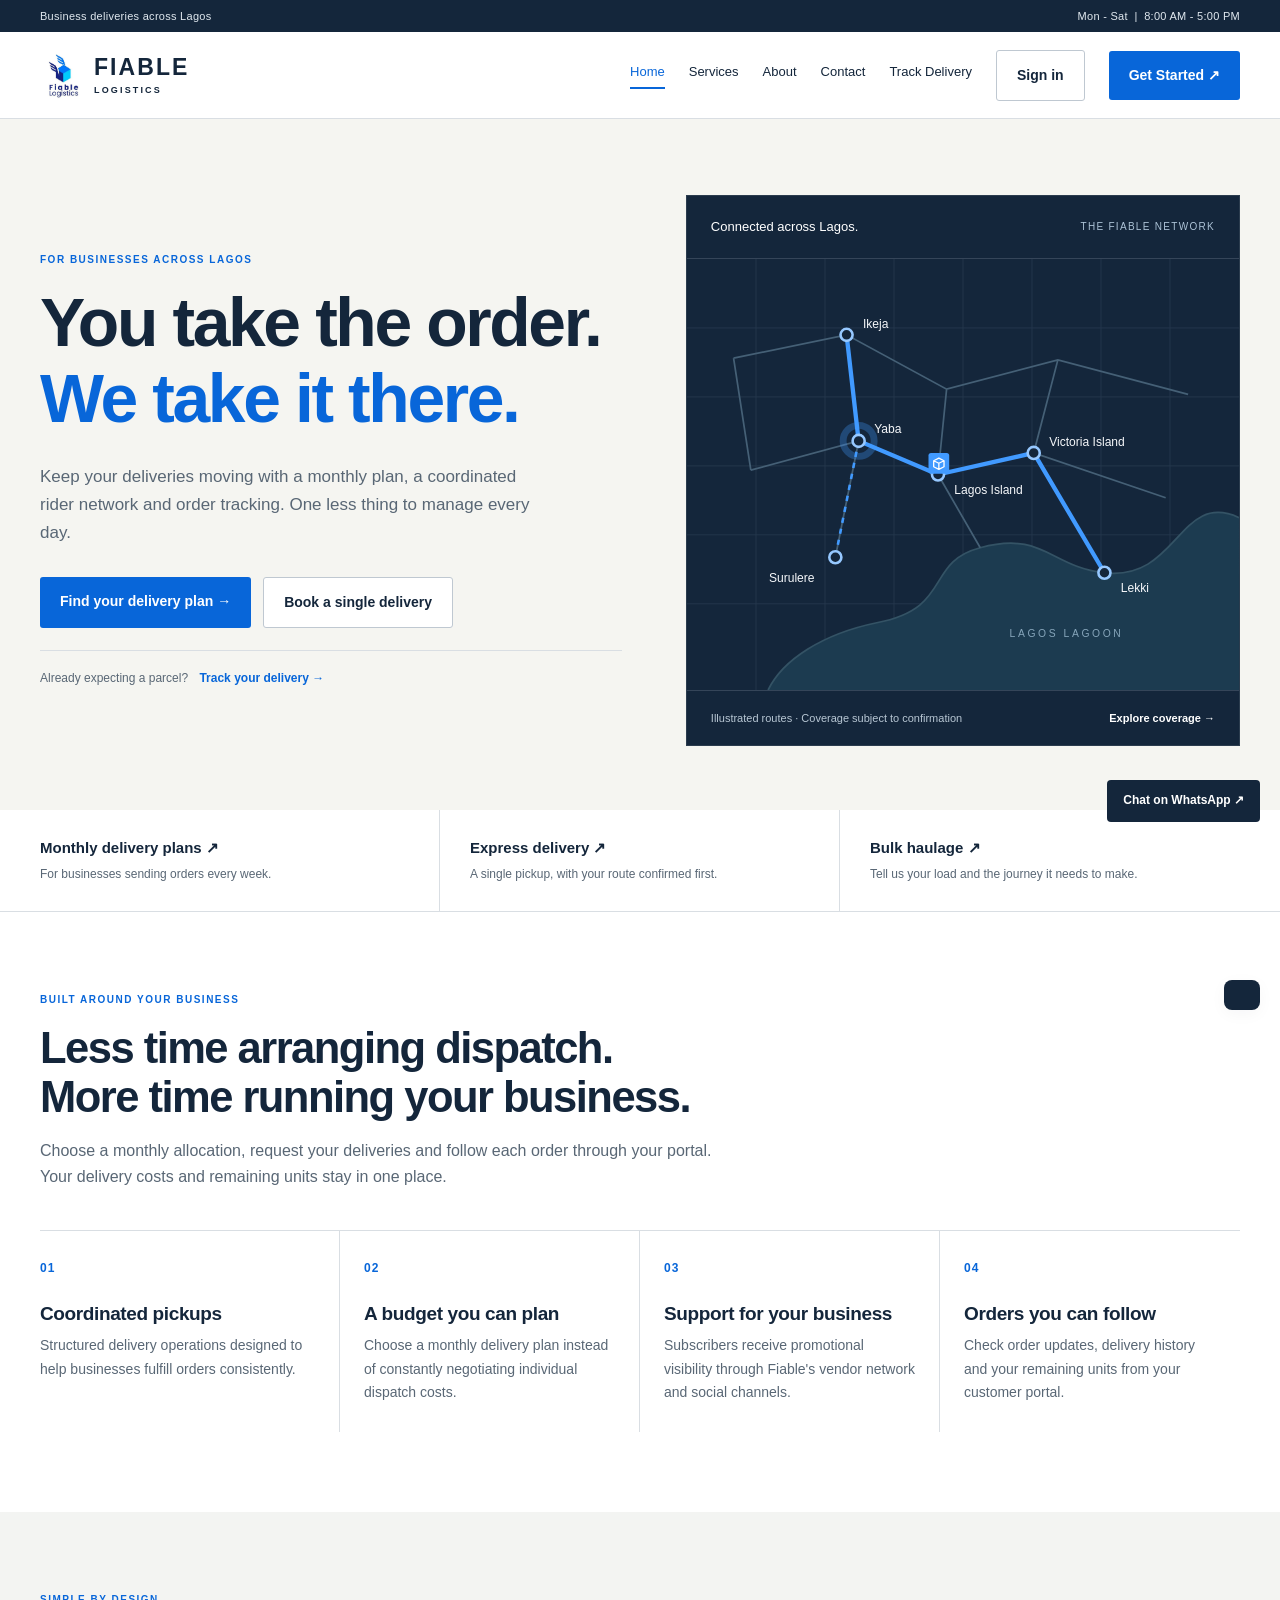
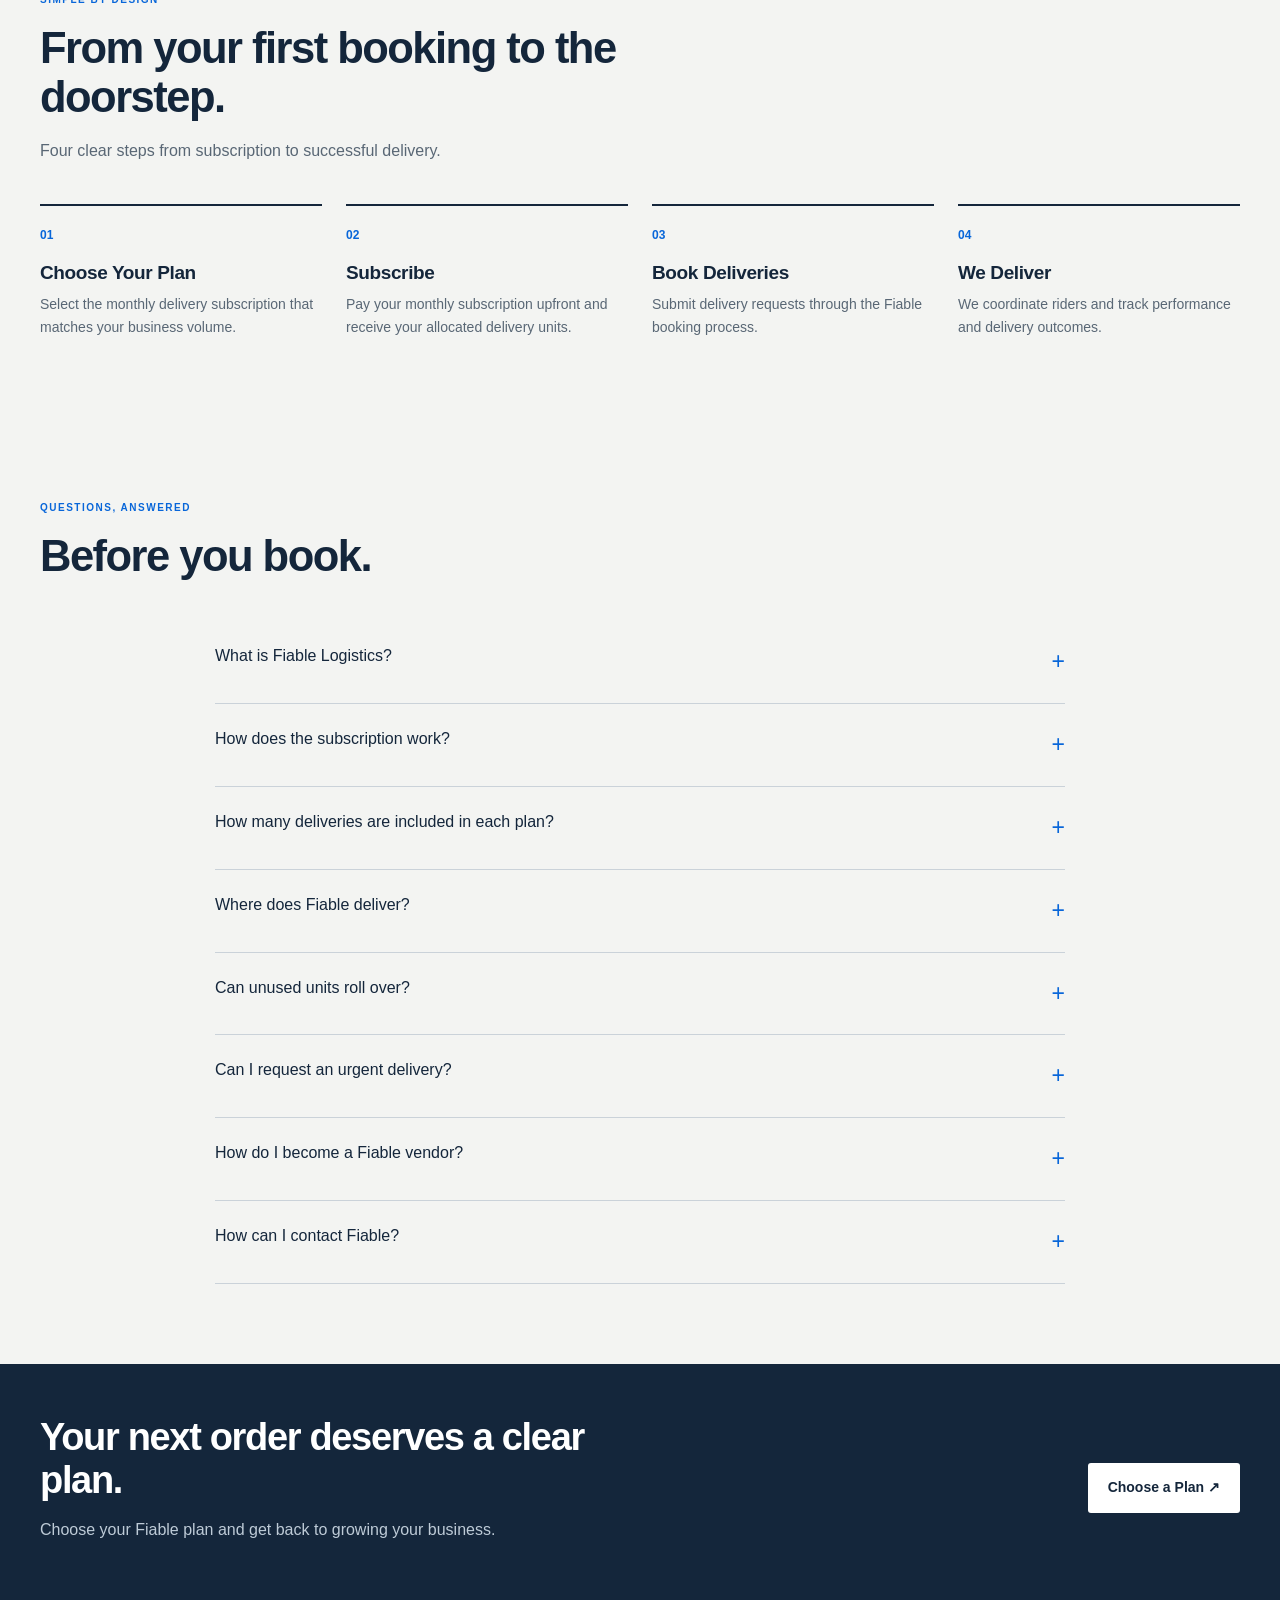
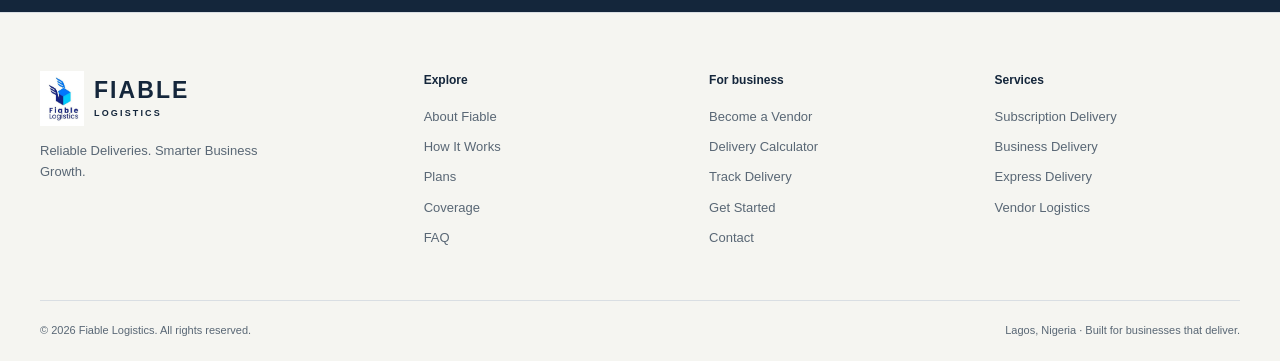
==== index.html @ e08a0fd8 "new39" ====
﻿<!DOCTYPE html>
<html lang="en">
<head>
<meta charset="UTF-8">
<meta name="viewport" content="width=device-width, initial-scale=1.0">
<meta name="description" content="Fiable Logistics is a subscription-based delivery service helping Lagos businesses manage recurring last-mile deliveries with predictable costs.">
<meta name="theme-color" content="#1769e0">
<title>Fiable Logistics | Reliable Deliveries. Smarter Business Growth.</title>
<link rel="stylesheet" href="fiable.css?v=5">
<link rel="stylesheet" href="design.css?v=1">
</head>
<body>
<a class="skip-link" href="#main-content">Skip to content</a>
<div class="topbar">
    <div class="container">
        <span>Business deliveries across Lagos</span>
        <span>Mon - Sat &nbsp;|&nbsp; 8:00 AM - 5:00 PM</span>
    </div>
</div>
<header>
    <nav class="container">
        <a class="brand" href="index.html" aria-label="Fiable Logistics home">
        <img class="brand-logo" src="images/Logo2.png" alt="" width="44" height="56">
<span class="brand-wordmark">FIABLE<small>LOGISTICS</small></span>
        </a>
        <button class="menu-btn" type="button" aria-label="Open menu" aria-expanded="false" aria-controls="site-navigation">☰</button>
        <div class="nav-links" id="site-navigation">
            <a href="index.html" class="active">Home</a>
            <a href="services.html">Services</a>
            <a href="about.html">About</a>
            <a href="contact.html">Contact</a>
            <a href="track.html">Track Delivery</a>
            <a class="btn btn-outline" href="portal.html">Sign in</a>
            <a class="btn btn-primary" href="get-started.html">Get Started <span>↗</span>
            </a>
        </div>
    </nav>
</header>
<main id="main-content">
<section id="home" class="hero">
<div class="container hero-grid">
<div>
<div class="eyebrow">For businesses across Lagos</div>
<h1>You take the order.<br><span>We take it there.</span></h1>
<p class="hero-copy">Keep your deliveries moving with a monthly plan, a coordinated rider network and order tracking. One less thing to manage every day.</p>
<div class="hero-actions">
<a class="btn btn-primary" href="services.html#plans">Find your delivery plan <span aria-hidden="true">→</span></a>
<a class="btn btn-outline" href="get-started.html#quick-express">Book a single delivery</a>
</div>
<div class="hero-note">Already expecting a parcel? <a href="track.html">Track your delivery →</a></div>
</div>
<div class="network-panel">
<div class="network-header"><strong>Connected across Lagos.</strong><span>THE FIABLE NETWORK</span></div>
<img class="network-art" src="images/delivery-network.svg" width="640" height="500" alt="Illustration of delivery routes connecting Ikeja, Yaba, Surulere, Lagos Island, Victoria Island and Lekki">
<div class="network-footer"><span>Illustrated routes · Coverage subject to confirmation</span><a href="services.html#coverage">Explore coverage →</a></div>
</div>
</div>
</section>
<section class="service-strip" aria-label="Choose a delivery service"><div class="container">
<a href="services.html#plans"><strong>Monthly delivery plans ↗</strong><span>For businesses sending orders every week.</span></a>
<a href="get-started.html#quick-express"><strong>Express delivery ↗</strong><span>A single pickup, with your route confirmed first.</span></a>
<a href="get-started.html#get-started"><strong>Bulk haulage ↗</strong><span>Tell us your load and the journey it needs to make.</span></a>
</div></section>
<section class="section">
<div class="container">
<div class="section-head">
<div class="eyebrow">Built around your business</div>
<h2>Less time arranging dispatch. More time running your business.</h2>
<p>Choose a monthly allocation, request your deliveries and follow each order through your portal. Your delivery costs and remaining units stay in one place.</p>
</div>
<div class="grid-4">
<div class="value-card">
<div class="icon" aria-hidden="true">01</div>
<h3>Coordinated pickups</h3>
<p>Structured delivery operations designed to help businesses fulfill orders consistently.</p>
</div>
<div class="value-card">
<div class="icon" aria-hidden="true">02</div>
<h3>A budget you can plan</h3>
<p>Choose a monthly delivery plan instead of constantly negotiating individual dispatch costs.</p>
</div>
<div class="value-card">
<div class="icon" aria-hidden="true">03</div>
<h3>Support for your business</h3>
<p>Subscribers receive promotional visibility through Fiable's vendor network and social channels.</p>
</div>
<div class="value-card">
<div class="icon" aria-hidden="true">04</div>
<h3>Orders you can follow</h3>
<p>Check order updates, delivery history and your remaining units from your customer portal.</p>
</div>
</div>
</div>
</section>
<section id="how" class="section section-soft">
<div class="container">
<div class="section-head center">
<div class="eyebrow">Simple by design</div>
<h2>From your first booking to the doorstep.</h2>
<p>Four clear steps from subscription to successful delivery.</p>
</div>
<div class="steps">
<div class="step">
<h3>Choose Your Plan</h3>
<p>Select the monthly delivery subscription that matches your business volume.</p>
</div>
<div class="step">
<h3>Subscribe</h3>
<p>Pay your monthly subscription upfront and receive your allocated delivery units.</p>
</div>
<div class="step">
<h3>Book Deliveries</h3>
<p>Submit delivery requests through the Fiable booking process.</p>
</div>
<div class="step">
<h3>We Deliver</h3>
<p>We coordinate riders and track performance and delivery outcomes.</p>
</div>
</div>
</div>
</section>
<section id="faq" class="section section-soft">
<div class="container">
<div class="section-head center">
<div class="eyebrow">Questions, answered</div>
<h2>Before you book.</h2>
</div>
<div class="faq-grid">
<div class="faq">
<button>What is Fiable Logistics? <span>+</span>
</button>
<p>Fiable is a subscription-based last-mile delivery service for Lagos businesses, vendors and online sellers.</p>
</div>
<div class="faq">
<button>How does the subscription work? <span>+</span>
</button>
<p>Choose a plan, pay upfront, receive your monthly delivery units and book deliveries through the Fiable process.</p>
</div>
<div class="faq">
<button>How many deliveries are included in each plan? <span>+</span>
</button>
<p>Basic includes 45 units, Growth includes 75 units and Business includes 110 units. A delivery can use between 1 and 7 units based on its route.</p>
</div>
<div class="faq">
<button>Where does Fiable deliver? <span>+</span>
</button>
<p>We operate across structured zones in Mainland, Island, Lekki and selected extended areas including Ikorodu, Badagry, Epe and Apapa.</p>
</div>
<div class="faq">
<button>Can unused units roll over? <span>+</span>
</button>
<p>Unused units may roll over for no more than two weeks.</p>
</div>
<div class="faq">
<button>Can I request an urgent delivery? <span>+</span>
</button>
<p>Urgent and food delivery requirements may be handled according to operational availability. Express delivery is ₦2,000 per unit.</p>
</div>
<div class="faq">
<button>How do I become a Fiable vendor? <span>+</span>
</button>
<p>Complete the application on our <a href="get-started.html">Get Started page</a>. A Fiable representative will contact you to confirm your business needs and next steps.</p>
</div>
<div class="faq">
<button>How can I contact Fiable? <span>+</span>
</button>
<p>Send a message through our <a href="contact.html">contact page</a> or <a href="https://wa.me/2347015414492" target="_blank" rel="noopener noreferrer">chat on WhatsApp</a> at +234 701 541 4492.</p>
</div>
</div>
</div>
</section>
<section class="cta-band">
<div class="container cta-flex">
<div>
<h2>Your next order deserves a clear plan.</h2>
<p>Choose your Fiable plan and get back to growing your business.</p>
</div>
<a class="btn btn-primary" href="services.html#plans">Choose a Plan ↗</a>
</div>
</section>
</main>
<footer>
<div class="container footer-grid">
<div class="footer-brand">
<a class="brand" href="index.html" aria-label="Fiable Logistics home">
<img class="brand-logo" src="images/Logo2.png" alt="" width="44" height="56">
<span class="brand-wordmark">FIABLE<small>LOGISTICS</small></span>
</a>
<p>Reliable Deliveries. Smarter Business Growth.</p>
</div>
<div class="footer-col">
<strong>Explore</strong>
<a href="about.html">About Fiable</a>
<a href="index.html#how">How It Works</a>
<a href="services.html#plans">Plans</a>
<a href="services.html#coverage">Coverage</a>
<a href="index.html#faq">FAQ</a>
</div>
<div class="footer-col">
<strong>For business</strong>
<a href="services.html#vendors">Become a Vendor</a>
<a href="services.html#calculator">Delivery Calculator</a>
<a href="track.html">Track Delivery</a>
<a href="get-started.html">Get Started</a>
<a href="contact.html">Contact</a>
</div>
<div class="footer-col">
<strong>Services</strong>
<a href="services.html#plans">Subscription Delivery</a>
<a href="services.html#plans">Business Delivery</a>
<a href="services.html#calculator">Express Delivery</a>
<a href="services.html#vendors">Vendor Logistics</a>
</div>
</div>
<div class="container copyright">
<span>© 2026 Fiable Logistics. All rights reserved.</span>
<span>Lagos, Nigeria · Built for businesses that deliver.</span>
</div>
</footer>
<div class="toast" id="toast" role="status">
</div>
<a class="whatsapp-contact" href="https://wa.me/2347015414492" target="_blank" rel="noopener noreferrer" aria-label="Chat with Fiable on WhatsApp (opens in a new tab)">Chat on WhatsApp &nearr;</a>
<button class="back-to-top" id="backToTop" type="button" aria-label="Back to top">↑</button>
<script src="site.js"></script>
</body>
</html>
---- fiable.css ----
.whatsapp-contact { position:fixed; inset-inline-end:20px; inset-block-end:78px; z-index:30; background:#087c53; color:#fff; padding:12px 16px; border-radius:30px; font-weight:700; font-size:13px; box-shadow:0 6px 20px rgba(0,0,0,.16); }
.whatsapp-contact:hover { background:#066342; }
.whatsapp-contact:focus-visible { outline:3px solid var(--blue); outline-offset:4px; }
.plan-example { padding:12px; background:var(--soft); border-radius:8px; font-size:13px; }
#quick-express { scroll-margin-top:110px; }
#quickExpressForm .btn { margin-block-start:18px; inline-size:100%; }
.faq p a { color:var(--blue); text-decoration:underline; }
@media (min-width:761px) and (max-width:1100px) { .nav-links { gap:12px; font-size:11px; } .nav-links .btn { padding:10px 12px; } }
@media (max-width:480px) { .whatsapp-contact { inset-inline-end:15px; font-size:12px; padding:10px 14px; } }
:root { 
    --blue:#1769e0; 
    --blue-dark:#0d4fb6; 
    --ink:#10233f; 
    --muted:#66758a; 
    --line:#dce5f0; 
    --soft:#f3f7fc; 
    --green:#0e9f6e; 
    --white:#fff; 
    --shadow:0 18px 55px rgba(21,55,103,.10); 
}
* { box-sizing:border-box; }
html { scroll-behavior:smooth; }
body { 
    margin:0; 
    color:var(--ink); 
    background:#fff; 
    font-family:'DM Sans',sans-serif; 
    line-height:1.55; 
}
a { color:inherit; text-decoration:none; }
button,input,select,textarea { font:inherit; }
button { cursor:pointer; }
.container { inline-size:min(1160px, calc(100% - 40px)); margin:auto; }
.topbar { background:#0f4aa5; color:#dceaff; font-size:12px; padding:8px 0; }
.topbar .container { display:flex; justify-content:space-between; }
header { 
    position:sticky; 
    inset-block-start:0; 
    z-index:20; 
    background:rgba(255,255,255,.96); 
    backdrop-filter:blur(14px); 
    border-block-end:1px solid #eef2f7; 
}
nav { block-size:88px; display:flex; align-items:center; justify-content:space-between; gap:22px; }
.brand { 
    display:flex; 
    align-items:center; 
    justify-content:center; 
    inline-size:170px; 
    block-size:86px; 
    overflow:visible; 
}
.brand-logo { 
    inline-size:170px; 
    block-size:86px; 
    object-fit:contain; 
    object-position:center; 
    display:block; 
    transform:none; 
}
.nav-links { 
    display:flex; 
    gap:24px; 
    align-items:center; 
    font-size:13px; 
    color:#506078; 
    font-weight:600; 
}
.nav-links a:hover { color:var(--blue); }
.nav-links a:not(.btn) { padding-block-end:4px; border-block-end:2px solid transparent; }
.nav-links a.active { color:var(--blue); border-block-end-color:var(--blue); }
.btn { 
    border:0; 
    border-radius:8px; 
    padding:13px 19px; 
    font-weight:700; 
    display:inline-block; 
    justify-content:center; 
    align-items:center; 
    gap:8px; 
    transition:.2s ease; 
}
.btn-primary { background:var(--blue); color:#fff; box-shadow:0 9px 20px rgba(23,105,224,.2); }
.btn-primary:hover { background:var(--blue-dark); transform:translateY(-2px); }
.btn-outline { background:#fff; border:1px solid var(--line); color:var(--ink); }
.btn-outline:hover { border-color:var(--blue); color:var(--blue); }
.nav-links a.btn-primary:hover { color:#fff; }
.menu-btn { display:none; border:0; background:none; font-size:24px; color:var(--ink); }
.hero { background:linear-gradient(115deg,#f3f8ff 0%,#fff 64%); padding:78px 0 88px; overflow:hidden; }
.hero-grid { display:grid; grid-template-columns:1.02fr .98fr; align-items:center; gap:56px; }
.eyebrow { 
    color:var(--blue); 
    text-transform:uppercase; 
    letter-spacing:1.6px; 
    font-size:11px; 
    font-weight:800; 
    display:flex; 
    gap:9px; 
    align-items:center; 
}
.eyebrow:before { content:''; inline-size:24px; block-size:2px; background:var(--blue); }
h1,h2,h3 { font-family:Manrope,sans-serif; letter-spacing:-1.6px; line-height:1.12; margin:0; }
h1 { font-size:clamp(42px,5vw,67px); max-inline-size:630px; margin:18px 0; }
h2 { font-size:clamp(30px,4vw,44px); }
h3 { font-size:18px; letter-spacing:-.4px; }
.hero-copy { font-size:18px; color:var(--muted); max-inline-size:570px; }
.hero-actions { display:flex; gap:12px; margin:30px 0 38px; flex-wrap:wrap; }
.hero-note { display:flex; align-items:center; gap:12px; color:#68788d; font-size:12px; }
.avatars { display:flex; }
.avatar { 
    inline-size:26px; 
    block-size:26px; 
    border-radius:50%; 
    border:2px solid #fff; 
    margin-inline-start:-7px; 
    background:#b8d1f3; 
    overflow:hidden; 
}
.avatar:first-child { margin-inline-start:0; background:#f3bd90; }
.avatar:nth-child(2) { background:#c99473; }
.avatar:nth-child(3) { background:#7aa4d9; }
.hero-visual { min-block-size:450px; position:relative; }
.hero-photo { 
    block-size:440px; 
    border-radius:20px; 
    background:linear-gradient(0deg,rgba(8,36,80,.3),transparent),url('https://images.unsplash.com/photo-1526367790999-0150786686a2?auto=format&fit=crop&w=1000&q=85') center/cover; 
    box-shadow:var(--shadow); 
}
.location-chip,.tracking-card { 
    position:absolute; 
    background:#fff; 
    border:1px solid #edf1f6; 
    box-shadow:var(--shadow); 
    border-radius:12px; 
}
.location-chip { 
    inset-block-start:30px; 
    inset-inline-start:-28px; 
    padding:13px 16px; 
    display:flex; 
    gap:10px; 
    align-items:center; 
    font-size:12px; 
    font-weight:700; 
}
.pin { 
    inline-size:27px; 
    block-size:27px; 
    background:#e7f1ff; 
    color:var(--blue); 
    border-radius:50%; 
    display:grid; 
    place-items:center; 
}
.tracking-card { inset-inline-end:-26px; inset-block-end:28px; inline-size:215px; padding:17px; }
.tracking-card strong { display:block; font:700 13px Manrope; margin-block-end:12px; }
.track-row { display:flex; gap:10px; font-size:11px; color:var(--muted); margin:12px 0; align-items:center; }
.track-row b { color:var(--green); font-size:16px; }
.section { padding:96px 0; }
.section-soft { background:var(--soft); }
.section-head { max-inline-size:620px; margin-block-end:42px; }
.section-head p { color:var(--muted); font-size:16px; margin:16px 0 0; }
.center { text-align:center; margin-inline-start:auto; margin-inline-end:auto; }
.grid-4 { display:grid; grid-template-columns:repeat(4,1fr); gap:16px; }
.value-card,.step,.rule,.benefit { 
    background:#fff; 
    border:1px solid var(--line); 
    border-radius:12px; 
    padding:25px; 
}
.value-card { min-block-size:210px; }
.icon { 
    inline-size:39px; 
    block-size:39px; 
    display:grid; 
    place-items:center; 
    border-radius:10px; 
    background:#e8f1ff; 
    color:var(--blue); 
    margin-block-end:25px; 
    font-size:19px; 
}
.value-card p,.step p,.benefit p,.rule p { color:var(--muted); font-size:14px; margin:10px 0 0; }
.service-visuals { display:grid; grid-template-columns:1fr 1fr; gap:18px; margin-block-start:38px; }
.service-visual { 
    min-block-size:310px; 
    position:relative; 
    overflow:hidden; 
    border-radius:14px; 
    background:#dbe9f8; 
    box-shadow:var(--shadow); 
}
.service-visual img { inline-size:100%; block-size:100%; min-block-size:310px; display:block; object-fit:cover; }
.service-visual:after { 
    content:''; 
    position:absolute; 
    inset:42% 0 0; 
    background:linear-gradient(transparent,rgba(8,28,58,.82)); 
}
.service-visual-copy { 
    position:absolute; 
    z-index:1; 
    inset-inline-start:24px; 
    inset-inline-end:24px; 
    inset-block-end:20px; 
    color:#fff; 
}
.service-visual-copy h3 { color:#fff; }
.service-visual-copy p { color:#e4effc; font-size:13px; margin:7px 0 0; }
.steps { display:grid; grid-template-columns:repeat(4,1fr); gap:14px; counter-reset:steps; }
.step { position:relative; padding-block-start:58px; counter-increment:steps; }
.step:before { 
    content:'0' counter(steps); 
    position:absolute; 
    inset-block-start:22px; 
    inset-inline-start:25px; 
    color:var(--blue); 
    font:800 12px Manrope; 
}
.step:not(:last-child):after { 
    content:'\2192'; 
    position:absolute; 
    inset-inline-end:-22px; 
    inset-block-start:58px; 
    color:#aab9cb; 
    font-size:20px; 
    z-index:2; 
}
.plans { display:grid; grid-template-columns:repeat(3,1fr); gap:18px; align-items:start; }
.plan { 
    background:#fff; 
    border:1px solid var(--line); 
    border-radius:14px; 
    padding:30px; 
    position:relative; 
    cursor:pointer; 
    transition:.2s ease; 
}
.plan.popular { border:1px solid var(--line); box-shadow:0 10px 28px rgba(23,105,224,.08); transform:translateY(-10px); }
.plan.selected { border:2px solid var(--blue); box-shadow:0 16px 38px rgba(23,105,224,.16); transform:translateY(-6px); }
.plan.popular.selected { transform:translateY(-14px); }
.badge { 
    position:absolute; 
    inset-block-start:-13px; 
    inset-inline-end:22px; 
    background:var(--blue); 
    color:#fff; 
    padding:5px 10px; 
    border-radius:5px; 
    font-size:10px; 
    font-weight:800; 
    letter-spacing:.6px; 
}
.plan .price { font:800 31px Manrope; margin:17px 0 4px; letter-spacing:-1.5px; }
.plan .units { color:var(--blue); font-size:13px; font-weight:800; }
.plan p { color:var(--muted); font-size:13px; min-block-size:53px; }
.plan ul { list-style:none; padding:0; margin:23px 0; border-block-start:1px solid var(--line); }
.plan li { padding:9px 0; border-block-end:1px solid #edf1f5; font-size:13px; color:#53647a; }
.plan li:before { content:'\2713'; color:var(--green); font-weight:800; margin-inline-end:8px; }
.plan .btn { inline-size:100%; }
.economics { 
    display:flex; 
    justify-content:space-between; 
    gap:20px; 
    align-items:center; 
    padding:20px 0 0; 
    color:#61718a; 
    font-size:14px; 
}
.economics strong { color:var(--ink); }
.units-wrap { display:grid; grid-template-columns:.9fr 1.1fr; gap:50px; align-items:center; }
.unit-list { display:grid; grid-template-columns:repeat(2,1fr); gap:10px; }
.unit { 
    background:#fff; 
    border:1px solid var(--line); 
    border-radius:9px; 
    padding:14px; 
    display:flex; 
    gap:11px; 
    align-items:center; 
    font-size:13px; 
}
.unit b { inline-size:28px; block-size:28px; display:grid; place-items:center; border-radius:7px; background:#e9f2ff; color:var(--blue); }
.zone-layout { display:grid; grid-template-columns:1.2fr .8fr; gap:45px; align-items:center; }
.map { 
    min-block-size:355px; 
    border-radius:16px; 
    background:#dfeeff; 
    position:relative; 
    overflow:hidden; 
    background-image:radial-gradient(#a6c9f4 1px,transparent 1px); 
    background-size:16px 16px; 
}
.map:after { 
    content:'LAGOS'; 
    position:absolute; 
    inset:0; 
    display:grid; 
    place-items:center; 
    color:rgba(23,105,224,.15); 
    font:800 75px Manrope; 
    transform:rotate(-18deg); 
}
.zone { 
    position:absolute; 
    z-index:1; 
    border-radius:50%; 
    background:var(--blue); 
    color:#fff; 
    padding:9px 12px; 
    font-size:10px; 
    font-weight:800; 
    box-shadow:0 4px 12px rgba(23,105,224,.25); 
}
.z1{inset-block-start:22%;inset-inline-start:27%}
.z2{inset-block-start:40%;inset-inline-start:48%}
.z3{inset-block-start:58%;inset-inline-start:63%}
.z4{inset-block-start:25%;inset-inline-start:60%}
.z5{inset-block-start:71%;inset-inline-start:35%}
.z6{inset-block-start:44%;inset-inline-start:19%}
.coverage-list { display:grid; grid-template-columns:1fr 1fr; gap:18px; margin:22px 0 28px; }
.coverage-list strong { 
    display:block; 
    font-size:12px; 
    color:var(--blue); 
    text-transform:uppercase; 
    letter-spacing:1px; 
    margin-block-end:7px; 
}
.coverage-list span { color:var(--muted); font-size:13px; display:block; }
.calculator { display:grid; grid-template-columns:1fr 1fr; gap:35px; align-items:start; }
.form-box { 
    background:#fff; 
    border:1px solid var(--line); 
    border-radius:14px; 
    padding:27px; 
    box-shadow:var(--shadow); 
}
label { display:block; font-size:12px; font-weight:700; margin:0 0 7px; color:#45566d; }
input,select,textarea { 
    inline-size:100%; 
    border:1px solid var(--line); 
    border-radius:7px; 
    padding:12px 13px; 
    color:var(--ink); 
    background:#fff; 
    outline:none; 
    margin-block-end:17px; 
}
input:focus,select:focus,textarea:focus { border-color:var(--blue); box-shadow:0 0 0 3px #e7f0ff; }
.password-field { position:relative !important; display:block; margin-block-end:17px; }
.password-field input { inline-size:100%; padding-inline-end:48px; margin-block-end:0; }
.password-toggle { 
    position:absolute !important; 
    inset-inline-end:8px; 
    inset-block-start:50%; 
    transform:translateY(-50%); 
    inline-size:34px; 
    block-size:34px; 
    display:grid; 
    place-items:center; 
    border:0; 
    border-radius:6px; 
    background:transparent; 
    color:var(--muted); 
    font-size:18px; 
    line-height:1; 
    overflow:hidden; 
}
.password-toggle[aria-pressed="false"]:after { 
    content:''; 
    position:absolute; 
    inline-size:17px; 
    block-size:2px; 
    inset-block-start:50%; 
    inset-inline-end:50%; 
    border-radius:2px; 
    background:currentColor; 
    transform:translate(50%,-50%) rotate(-38deg); 
    pointer-events:none; 
}
.password-toggle:hover,.password-toggle:focus-visible { background:#edf5ff; color:var(--blue); outline:none; }
.form-grid { display:grid; grid-template-columns:1fr 1fr; gap:0 12px; }
.calculator-explanation { 
    display:flex; 
    gap:10px; 
    align-items:flex-start; 
    max-inline-size:850px; 
    margin:-18px 0 30px; 
    padding:14px 16px; 
    border-inline-start:3px solid var(--blue); 
    background:#edf5ff; 
    color:var(--muted); 
    font-size:13px; 
}
.calculator-explanation strong { color:var(--ink); white-space:nowrap; }
.service-fields[hidden] { display:none; }
.service-note { color:var(--muted); font-size:12px; margin:-4px 0 17px; }
.portal-section[hidden] { display:none; }
.portal-login { max-inline-size:520px; }
.portal-demo-note { color:var(--muted); font-size:13px; }
.portal-login form .btn { inline-size:100%; }
.portal-page { min-block-size:100vh; background:#fff; }
.portal-shell { min-block-size:100vh; display:grid; grid-template-columns:minmax(0,1.15fr) minmax(430px,.85fr); }
.portal-intro { 
    padding:34px clamp(32px,7vw,96px) 70px; 
    display:flex; 
    flex-direction:column; 
    justify-content:center; 
    min-block-size:100vh; 
}
.portal-brand { inline-size:170px; block-size:76px; display:flex; align-items:center; margin-block-end:auto; }
.portal-brand img { inline-size:170px; block-size:76px; object-fit:contain; }
.portal-intro-copy { max-inline-size:650px; margin:auto 0 42px; }
.portal-intro-copy h1 { 
    color:#607f61; 
    max-inline-size:700px; 
    font-size:clamp(36px,4.25vw,58px); 
    font-weight:400; 
    letter-spacing:-1.8px; 
    margin:20px 0 22px; 
}
.portal-intro-copy p { max-inline-size:520px; color:var(--muted); font-size:17px; }
.portal-gallery { display:grid; grid-template-columns:1.15fr .95fr; grid-template-rows:126px 126px; gap:16px 22px; max-inline-size:520px; }
.portal-gallery-image { border-radius:24px; background-position:center; background-size:cover; box-shadow:0 14px 32px rgba(21,55,103,.10); }
.gallery-rider { grid-row:1 / 3; background-image:url('https://images.unsplash.com/photo-1526367790999-0150786686a2?auto=format&fit=crop&w=700&q=85'); }
.gallery-road { 
    background-image:url('https://images.unsplash.com/photo-1586528116311-ad8dd3c8310d?auto=format&fit=crop&w=700&q=85'); 
}
.gallery-package { 
    background-image:url('https://images.unsplash.com/photo-1586864387967-d02ef85d93e8?auto=format&fit=crop&w=700&q=85'); 
}
.portal-access { 
    position:relative; 
    display:flex; 
    align-items:center; 
    justify-content:center; 
    padding:100px clamp(28px,7vw,96px) 40px; 
    background:#fbfdfb; 
    border-inline-start:1px solid #e7eee7; 
}
.portal-back { 
    position:absolute; 
    inset-block-start:34px; 
    inset-inline-end:clamp(28px,7vw,96px); 
    color:var(--muted); 
    font-size:13px; 
    font-weight:700; 
}
.portal-back:hover { color:var(--blue); }
.portal-access .auth-pane { inline-size:min(100%,520px); }
#portalLoginPanel .form-box,
#forgotPasswordPanel .form-box {
    inline-size:100%;
    padding:42px 36px;
    border:1px solid #dce5f0;
    box-shadow:0 22px 60px rgba(23,105,224,.12);
    border-radius:28px;
    background:#fff;
}
#portalLoginPanel h2,
#forgotPasswordPanel h2 {
    margin:16px 0 6px;
    color:var(--ink);
    font-size:30px;
}
.portal-login-subtitle { color:#91a297; margin:0 0 28px; font-size:16px; line-height:1.65; }
#portalLoginPanel h3,
#forgotPasswordPanel h3 { display:none; }
#portalLoginPanel .btn-primary,
#forgotPasswordPanel .btn-primary {
    inline-size:100%;
    padding:16px 20px;
    border-radius:14px;
    background:var(--blue);
    box-shadow:0 12px 28px rgba(23,105,224,.24);
}
#portalLoginPanel .btn-primary:hover,
#forgotPasswordPanel .btn-primary:hover { background:var(--blue-dark); transform:translateY(-1px); }
.portal-form-links { display:flex; justify-content:flex-end; margin:-2px 0 22px; }
.portal-signup { margin:18px 0 0; color:#66758a; text-align:center; font-size:13px; }
.portal-signup a { color:var(--blue); font-weight:700; }
.portal-authenticated .portal-intro { display:none; }
.portal-authenticated .portal-shell { display:grid; grid-template-columns:1fr; }
.portal-authenticated .portal-access { 
    min-block-size:100vh; 
    border:0; 
    padding:70px clamp(20px,6vw,90px) 50px; 
    justify-content:flex-start; 
    align-items:flex-start; 
}
.portal-authenticated .portal-access .portal-app { 
    inline-size:100%; 
    display:grid; 
    grid-template-columns:minmax(260px,320px) minmax(0,1fr); 
    gap:28px; 
}
.portal-authenticated .portal-back { inset-block-start:28px; }
.portal-authenticated .dashboard-panel { inline-size:min(100%,1120px); margin:0 auto; }
.portal-form-links { display:flex; justify-content:flex-end; margin:-3px 0 27px; }
.text-link { 
    border:0; 
    padding:0; 
    background:transparent; 
    color:var(--blue); 
    font-size:13px; 
    font-weight:700; 
    cursor:pointer; 
}
.text-link:hover { color:var(--blue-dark); text-decoration:underline; }
.portal-signup { margin:13px 0 0; color:#8a9690; text-align:center; font-size:13px; }
.portal-signup a { color:var(--blue); font-weight:700; }
.portal-signup a:hover { color:var(--blue-dark); text-decoration:underline; }
.portal-back-login { display:block; margin:20px auto 0; }
.dashboard-panel { 
    background:#fff; 
    border:1px solid var(--line); 
    border-radius:14px; 
    padding:26px; 
    box-shadow:var(--shadow); 
}
.dashboard-actions { display:grid; grid-template-columns:1fr 1fr; gap:16px; margin:0 0 22px; }
.dashboard-actions select { margin:8px 0 0; }
.dashboard-note,.payment-box span,.delivery-request-box p { 
    display:block; color:var(--muted); 
    font-size:12px; 
    margin:6px 0 0; 
}
.payment-box { 
    display:flex; 
    flex-direction:column; 
    align-items:flex-start; 
    justify-content:center; 
    padding:16px; 
    border:1px solid var(--line); 
    border-radius:10px; 
    background:#f7faff; 
}
.payment-box .btn { margin-block-start:12px; }
.payment-box .btn:disabled,.delivery-request-box .btn:disabled { 
    opacity:.55; 
    cursor:not-allowed; 
    transform:none; 
}
.delivery-request-box { 
    display:flex; 
    align-items:center; 
    justify-content:space-between; 
    gap:18px; padding:18px; 
    margin-block-end:22px; 
    border:1px solid #b9d3f7; 
    border-radius:10px; 
    background:#edf5ff; 
}
.delivery-request-box h3 { font-size:16px; }
.delivery-request-box p { margin-block-end:0; }
.dashboard-top { 
    display:flex; 
    align-items:center; 
    justify-content:space-between; 
    gap:18px; 
    margin-block-end:24px; 
}
.dashboard-top h3 { margin-block-start:8px; }
.kpi-grid { display:grid; grid-template-columns:repeat(4,1fr); gap:12px; margin-block-end:22px; }
.kpi { border:1px solid var(--line); border-radius:10px; padding:18px; }
.kpi small,.kpi span { display:block; color:var(--muted); font-size:12px; }
.kpi strong { display:block; color:var(--ink); font:800 25px Manrope; margin:7px 0 4px; }
.dashboard-table { border:1px solid var(--line); border-radius:10px; overflow:hidden; }
.dashboard-table h3 { padding:18px; border-block-end:1px solid var(--line); }
.table-row { 
    display:grid; 
    grid-template-columns:1fr 1.5fr .6fr 1fr; 
    gap:14px; 
    align-items:center; 
    padding:14px 18px; 
    border-block-start:1px solid #edf1f5; 
    color:#53647a; 
    font-size:13px; 
}
.table-head { 
    border-block-start:0; 
    background:#f7faff; 
    color:var(--ink); 
    font-size:11px; 
    font-weight:800; 
    text-transform:uppercase; 
    letter-spacing:.5px; 
}
.status { font-size:11px; font-weight:700; }
.status-transit { color:var(--blue); }.status-delivered { color:var(--green); }.status-pending { color:#b7791f; }
.result { background:var(--ink); color:#fff; border-radius:14px; padding:31px; min-block-size:300px; }
.result .eyebrow { color:#8fc0ff; }
.result .eyebrow:before { background:#8fc0ff; }
.result-number { font:800 52px Manrope; letter-spacing:-2px; margin:28px 0 0; }
.result small { color:#aebed2; }
.result hr { border:0; border-block-start:1px solid #30445e; margin:25px 0; }
.result-line { display:flex; justify-content:space-between; color:#c8d5e5; font-size:13px; margin:10px 0; }
.result-line strong { color:#fff; }
.portal-shell { min-block-size:100vh; display:grid; grid-template-columns:minmax(0,1.15fr) minmax(430px,.85fr); }
.auth-pane { display:flex; justify-content:center; }
.auth-pane[hidden] { display:none !important; }
.auth-card { inline-size:min(100%,470px); }
.sidebar { 
    display:flex; 
    flex-direction:column; 
    position:sticky; 
    inset-block-start:24px; 
    gap:24px; 
    background:#fff; 
    border:1px solid var(--line); 
    border-radius:24px; 
    padding:28px 18px; 
    box-shadow:var(--shadow); 
}
.sidebar-logo { display:block; margin-block-end:24px; inline-size:160px; block-size:auto; }
.sidebar-logo img { inline-size:100%; block-size:auto; display:block; object-fit:contain; }
.sidebar-menu { display:grid; gap:10px; }
.sidebar-link { 
    inline-size:100%; 
    text-align:start; 
    border:0; 
    background:transparent; 
    padding:14px 18px; 
    border-radius:14px; 
    font-size:14px; 
    color:var(--ink); 
    font-weight:700; 
    cursor:pointer; 
    transition:.2s ease; 
}
.sidebar-link:hover, .sidebar-link.active { background:#f3f8ff; color:var(--blue); }
.sidebar-footer { margin-block-start:auto; display:grid; gap:12px; }
.sidebar-profile { padding:18px; border:1px solid var(--line); border-radius:16px; background:#f7fbff; }
.profile-label { 
    display:block; 
    color:var(--muted); 
    text-transform:uppercase; 
    letter-spacing:1px; 
    font-size:11px; 
    font-weight:800; 
    margin-block-end:8px; 
}
.portal-main { display:flex; flex-direction:column; gap:22px; }
.portal-header { 
    display:flex; 
    position:relative;
    justify-content:space-between; 
    align-items:flex-start; 
    gap:24px; 
    padding:18px 15px 8px 15px;
    border:1px solid var(--line);  
    border-radius: 24px;
    box-shadow:var(--shadow); 
}
.page-subtitle { margin:8px 0 0; color:var(--muted); max-inline-size:640px; }
.header-actions { display:flex; gap:12px; align-items:center; }
.icon-btn { 
    border:1px solid var(--line); 
    border-radius:14px; 
    padding:12px 15px; 
    background:#fff; 
    font-size:18px; 
    position:relative; 
}
.icon-btn .badge { 
    position:absolute; 
    inset-block-start:-6px; 
    inset-inline-end:-6px; 
    background:var(--blue); 
    color:#fff; 
    border:none; 
    border-radius:50%; 
    inline-size:20px; 
    block-size:20px; 
    display:grid; 
    place-items:center; 
    font-size:11px; 
}
.profile-group .btn { white-space:nowrap; }
.dashboard-hero { display:grid; grid-template-columns:1fr; gap:18px; align-items:center; padding:20px 0; }
.quick-actions { display:flex; flex-wrap:wrap; gap:12px; margin-block-start:16px; }
.action-btn { 
    flex:1 1 180px; 
    padding:16px 20px; 
    border:1px solid var(--line); 
    background:#fff; 
    border-radius:16px; 
    color:var(--ink); 
    font-weight:700; 
    text-align:start; 
}
.kpi-grid { display:grid; grid-template-columns:repeat(4,minmax(0,1fr)); gap:16px; margin-block-start:20px; }
.kpi-card { 
    background:#fff; 
    border:1px solid var(--line); 
    border-radius:22px; 
    padding:24px; 
    display:flex; 
    flex-direction:column; 
    gap:12px; 
    box-shadow:0 20px 40px rgba(15,45,87,.06); 
}
.kpi-label { color:var(--muted); font-size:12px; text-transform:uppercase; letter-spacing:1px; font-weight:800; }
.kpi-meta { color:var(--muted); font-size:13px; line-height:1.6; }
.kpi-link { color:var(--blue); font-size:13px; font-weight:700; margin-block-start:auto; }
.subscription-banner { margin:22px 0; }
.banner-card { 
    display:flex; 
    justify-content:space-between; 
    align-items:center; 
    gap:18px; 
    padding:22px 24px; 
    border-radius:20px; 
    border:1px solid transparent; 
    background:#eff7ff; 
}
.banner-card.pending_payment { background:#fffaed; border-color:#ffe7b0; }
.banner-card.active { background:#ebf9f0; border-color:#bde5c2; }
.banner-card.no_plan { background:#f5f8ff; border-color:#d5e8ff; }
.banner-card.expiring_soon { background:#fff4e6; border-color:#ffd59b; }
.banner-card.expired { background:#fff1f1; border-color:#f7b8b8; }
.banner-card strong { display:block; margin-block-end:6px; }
.banner-card p { color:var(--muted); font-size:14px; margin:0; max-inline-size:74%; }
.recent-activity { 
    background:#fff; 
    border:1px solid var(--line); 
    border-radius:22px; 
    padding:22px; 
    box-shadow:var(--shadow); 
}
.activity-list { display:grid; gap:14px; }
.activity-item { 
    padding:18px; 
    border:1px solid var(--line); 
    border-radius:18px; 
    background:#f9fbff; 
    display:grid; 
    gap:6px; 
}
.activity-item strong { display:block; }
.table-overflow { overflow-x:auto; }
.delivery-table { min-inline-size:760px; }
.delivery-table .table-row { 
    display:grid; 
    grid-template-columns:1fr 1fr 1.4fr .8fr 1fr .8fr; 
    gap:14px; 
    align-items:center; 
    padding:16px 18px; 
    border-block-start:1px solid #eef5fc; 
}
.delivery-table .table-head { 
    background:#f7faff; 
    font-size:12px; 
    letter-spacing:.7px; 
    color:var(--ink); 
    font-weight:700; 
    border-block-start:0; 
    }
.delivery-table .badge { 
    border-radius:999px; 
    padding:8px 12px; 
    font-size:12px; 
    font-weight:800; 
    display:inline-flex; 
    align-items:center; 
}
.status-requested { background:#eaf4ff; color:var(--blue); }
.status-assigned { background:#fff4e1; color:#b7791f; }
.status-picked-up { background:#f1f8ec; color:var(--green); }
.status-in-transit { background:#e9f2ff; color:var(--blue); }
.status-delivered { background:#e6f7ee; color:var(--green); }
.status-failed { background:#fce8e8; color:#c0392b; }
.status-cancelled { background:#f8eaea; color:#c0392b; }
.form-card { 
    background:#fff; 
    border:1px solid var(--line); 
    border-radius:24px; 
    padding:24px; 
    display:grid; 
    gap:24px; 
    box-shadow:var(--shadow); 
}
.request-grid { display:grid; gap:24px; }
.form-section { display:grid; gap:12px; }
.form-section h3 { margin:0 0 8px; }
textarea { min-block-size:92px; resize:vertical; }
.radio-grid { display:grid; grid-template-columns:1fr 1fr; gap:12px; }
.radio-grid label { 
    display:flex; 
    align-items:center; 
    gap:10px; 
    border:1px solid var(--line); 
    border-radius:14px; 
    padding:14px; 
    cursor:pointer; 
    background:#fff; 
    }
.radio-grid input { accent-color:var(--blue); }
.summary-card { border:1px solid var(--line); border-radius:18px; padding:18px; background:#f7fbff; }
.submit-section { display:grid; gap:16px; }
.form-note { color:var(--muted); font-size:13px; margin:0; }
.subscription-grid { display:grid; grid-template-columns:1.1fr .9fr; gap:20px; }
.billing-card { 
    background:#fff; 
    border:1px solid var(--line); 
    border-radius:24px; 
    padding:24px; 
    box-shadow:var(--shadow); 
}
.billing-secondary { background:#f9fbff; }
.plan-summary p { margin:10px 0; color:var(--muted); font-size:14px; }
.usage-grid { 
    display:grid; 
    grid-template-columns:repeat(4,minmax(0,1fr)); 
    gap:18px; 
    margin-block-end:22px; 
}
.analytics-card { 
    background:#fff; 
    border:1px solid var(--line); 
    border-radius:22px; 
    padding:24px; 
    text-align:center; 
}
.insight-card { 
    background:#fff; 
    border:1px solid var(--line); 
    border-radius:22px; 
    padding:22px; 
}
.btn-link { 
    background:transparent; 
    color:var(--blue); 
    border:0; 
    padding:0; 
    font-weight:700; 
    cursor:pointer; 
}
.btn-block { 
    inline-size:100%; 
}
.two-col { 
    display:grid; 
    grid-template-columns:1fr 1fr; 
    gap:45px; 
    align-items:start; 
}
.rule-list,.benefits { 
    display:grid; 
    gap:12px; 
}
.rule { 
    display:flex; 
    gap:15px; 
    padding:18px 20px; 
}
.rule b { 
    color:var(--blue); 
    font-size:12px; 
    min-inline-size:20px; 
}
.benefits { 
    grid-template-columns:1fr 1fr; 
}
.benefit { 
    padding:20px; 
}
.audience { 
    display:grid; 
    grid-template-columns:repeat(5,1fr); 
    gap:10px; 
    margin:26px 0 30px; 
}
.audience span { 
    padding:13px 10px; 
    border:1px solid var(--line); 
    border-radius:7px; 
    text-align:center; 
    font-size:12px; 
    color:#57687e; 
    background:#fff; 
}
.comparison { 
    display:grid; 
    grid-template-columns:1fr 1fr; 
    gap:18px; max-inline-size:800px; 
    margin:auto; 
}
.compare { 
    border-radius:12px; 
    padding:27px; 
    border:1px solid var(--line); 
}
.compare.fiable { 
    background:#edf5ff; 
    border-color:#b9d3f7; 
}
.compare ul { 
    list-style:none; 
    padding:0; 
    color:var(--muted); 
    font-size:14px; 
    line-height:2; 
}
.compare li:before { 
    content:'\2022'; 
    margin-inline-end:8px; 
    color:var(--blue); 
}
.faq-grid { 
    max-inline-size:800px; 
    margin:auto; 
}
.faq { 
    border-block-end:1px solid var(--line); 
}
.faq button { 
    inline-size:100%; 
    text-align:start; 
    border:0; 
    background:none; 
    padding:20px 0; 
    display:flex; 
    justify-content:space-between; 
    color:var(--ink); 
    font-weight:700; 
}
.faq button span { 
    color:var(--blue); 
    font-size:22px; 
}
.faq p { 
    display:none; 
    color:var(--muted); 
    font-size:14px; 
    margin:0 0 19px; 
    max-inline-size:680px; 
}
.faq.open p { 
    display:block; 
}
.faq.open button span { 
    transform:rotate(45deg); 
}
.cta-band { 
    background:var(--blue); 
    color:#fff; 
    padding:63px 0; 
}
.cta-band h2 { 
    max-inline-size:620px; 
}
.cta-band p { 
    color:#d6e7ff; 
}
.cta-band .btn-primary { 
    background:#fff; 
    color:var(--blue); 
    box-shadow:none; 
}
.cta-flex { 
    display:flex; 
    justify-content:space-between; 
    align-items:center; 
    gap:24px; 
}
footer { 
    background:#0d1d34; 
    color:#d9e5f3; 
    padding:60px 0 25px; 
}
.footer-grid { 
    display:grid; 
    grid-template-columns:1.4fr 1fr 1fr 1fr; 
    gap:32px; 
}
.footer-brand p { 
    color:#9aacc3; 
    font-size:13px; 
    max-inline-size:250px; 
}
.footer-col strong { 
    color:#fff; 
    font-size:13px; 
    display:block; 
    margin-block-end:15px; 
}
.footer-col a { 
    color:#9aacc3; 
    display:block; 
    font-size:13px; 
    margin:9px 0; 
}
.copyright { 
    border-block-start:1px solid #263851; 
    margin-block-start:42px; 
    padding-block-start:20px; 
    color:#8194ad; 
    font-size:12px; 
    display:flex; 
    justify-content:space-between; 
}
.toast { 
    position:fixed; 
    inset-inline-end:20px; 
    inset-block-end:20px; 
    background:var(--ink); 
    color:#fff; 
    padding:15px 18px; 
    border-radius:8px; 
    box-shadow:var(--shadow); 
    transform:translateY(130px); 
    transition:.3s; 
    z-index:40; 
    font-size:13px; 
}
.toast.show { 
    transform:translateY(0); 
}
.back-to-top { 
    position:fixed; 
    inset-inline-end:20px; 
    inset-block-end:20px; 
    z-index:30; 
    inline-size:48px; 
    block-size:48px; 
    display:grid; 
    place-items:center; 
    border:0; 
    border-radius:50%; 
    background:#009f91; 
    color:#fff; 
    padding:0 0 3px; 
    font-family:Arial,sans-serif; 
    font-size:25px; 
    line-height:1; 
    font-weight:400; 
    box-shadow:0 8px 20px rgba(0,159,145,.22); 
    opacity:0; 
    pointer-events:none; 
    transform:translateY(12px); 
    transition:.2s ease; 
}
.back-to-top.visible { 
    opacity:1 !important; 
    pointer-events:auto; 
    transform:translateY(0); 
}
.back-to-top:hover { 
    background:#008477; 
    transform:translateY(-2px); 
}
@media(max-width:650px) { .back-to-top { right:15px; bottom:15px; width:44px; height:44px; font-size:23px; } }
@media(max-width:900px){ .nav-links{ gap:13px;font-size:11px } .hero-grid,.units-wrap,.zone-layout,.calculator,.two-col{ grid-template-columns:1fr;gap:30px } .hero{ padding:55px 0 } .hero-visual{ min-height:350px } .hero-photo{ height:350px } .grid-4,.steps{ grid-template-columns:1fr 1fr } .step:not(:last-child):after{ display:none } .plans{ gap:26px } .plan.popular{ transform:none } .footer-grid{ grid-template-columns:1fr 1fr } .audience{ grid-template-columns:repeat(3,1fr) } .service-visuals{ grid-template-columns:1fr } .portal-shell { grid-template-columns:1fr; } .portal-intro { min-height:auto; padding-bottom:58px; } .portal-access { min-height:620px; border-left:0; border-top:1px solid #e7eee7; } .portal-intro-copy { margin:42px 0 34px; } .portal-intro-copy h1 { font-size:clamp(36px,5.8vw,54px); } .dashboard-actions { grid-template-columns:1fr; } .dashboard-panel { padding:22px; } .delivery-request-box { align-items:flex-start; flex-direction:column; } .delivery-request-box .btn { width:100%; } }
@media(max-width:650px){ .topbar .container{ justify-content:center } .topbar span:last-child{ display:none } nav{ height:76px } .brand{ width:150px;height:76px } .brand-logo{ width:150px; height:76px; object-fit:contain; object-position:center; transform:none } }
@media (max-width: 480px) {
    html,
    body {
        inline-size: 100%;
        overflow-x: hidden;
    }

    .container {
        inline-size: calc(100% - 28px);
    }

    .topbar-inner {
        min-block-size: 30px;
        justify-content: center;
        text-align: center;
        font-size: 9px;
    }

    .nav {
        min-block-size: 64px;
    }

    .nav-links {
        inset-block-start: 64px;
        padding: 14px;
    }

    .brand-logo {
        inline-size: 120px;
    }

    .hero {
        padding: 45px 0 55px;
    }

    .hero-grid {
        gap: 25px;
    }

    h1 {
        font-size: clamp(34px, 10vw, 42px);
        line-height: 1.05;
    }

    h2 {
        font-size: clamp(28px, 8vw, 36px);
    }

    .hero-copy {
        font-size: 15px;
    }

    .hero-actions {
        flex-direction: column;
        align-items: stretch;
    }

    .hero-actions .btn {
        inline-size: 100%;
    }

    .hero-visual {
        min-block-size: 330px;
    }

    .hero-photo {
        inset: 0 0 15px 0;
        border-radius: 20px;
    }

    .location-chip {
        inset-inline-start: 8px;
        inset-block-start: 20px;
        max-inline-size: calc(100% - 16px);
        font-size: 11px;
        padding: 10px 12px;
    }

    .tracking-card {
        inset-inline-end: 8px;
        inset-block-end: 0;
        inline-size: min(220px, calc(100% - 16px));
        padding: 14px;
    }

    .section {
        padding: 55px 0;
    }

    .section-head {
        margin-block-end: 28px;
    }

    .section-head p {
        font-size: 14px;
    }

    .value-card,
    .step,
    .plan,
    .benefit,
    .compare,
    .form-box,
    .result {
        padding: 20px;
    }

    .plan {
        padding: 24px 20px;
    }

    .price {
        font-size: 30px;
    }

    .economics {
        gap: 10px;
        font-size: 12px;
    }

    .unit-list {
        grid-template-columns: 1fr;
    }

    .map {
        min-block-size: 270px;
        border-radius: 20px;
    }

    .calculator-explanation strong {
        white-space: normal;
    }

    .result-number {
        font-size: 52px;
    }

    .audience {
        gap: 6px;
    }

    .audience span {
        font-size: 11px;
        padding: 7px 10px;
    }

    .service-visual img {
        block-size: 200px;
    }

    .comparison {
        gap: 10px;
    }

    .cta-band {
        padding: 45px 0;
    }

    .cta-flex .btn {
        inline-size: 100%;
    }

    footer {
        padding-block-start: 45px;
    }

    .copyright {
        gap: 8px;
        font-size: 10px;
    }
}

@media (max-width: 760px) {
    nav {
        position: relative;
        min-block-size: 64px;
    }

    .menu-btn {
        display: flex !important;
        align-items: center;
        justify-content: center;
        inline-size: 42px;
        block-size: 42px;
        border: 0;
        background: transparent;
        cursor: pointer;
        font-size: 24px;
        color: var(--blue);
    }

    .nav-links {
        display: none;
        position: absolute;
        inset-block-start: 64px;
        inset-inline-start: 0;
        inset-inline-end: 0;
        flex-direction: column;
        align-items: stretch;
        gap: 0;
        padding: 12px 20px;
        background: #fff;
        border-block-start: 1px solid #e7eee7;
        border-block-end: 1px solid #e7eee7;
        box-shadow: var(--shadow);
        z-index: 1000;
    }

    .nav-links.open {
        display: flex;
    }

    .nav-links a {
        display: block;
        padding: 14px 4px;
        inline-size: 100%;
    }
}

@media (max-width: 760px) {
    .plans {
        grid-template-columns: 1fr;
        gap: 24px;
    }

    .plan {
        inline-size: 100%;
    }
}
---- design.css ----
/* Fiable public website: restrained typography, route graphics and clear service information. */
:root { --blue:#0866d9; --blue-dark:#074fa7; --ink:#14263b; --muted:#596775; --line:#d9dee3; --soft:#f3f4f2; --shadow:0 4px 16px rgba(20,38,59,.04); }
body { font-family:"Segoe UI",Arial,sans-serif; background:#fff; line-height:1.65; }
h1,h2,h3 { font-family:"Segoe UI",Arial,sans-serif; font-weight:650; letter-spacing:-.035em; line-height:1.12; }
h1 { font-size:clamp(42px,5.3vw,72px); max-inline-size:650px; }
h2 { font-size:clamp(29px,3.4vw,44px); }
h3 { font-size:19px; letter-spacing:-.02em; }
.container { inline-size:min(1200px,calc(100% - 64px)); }
.topbar { background:var(--ink); color:#e0e8ef; font-size:11px; letter-spacing:.025em; padding:7px 0; }
header { background:#fff; backdrop-filter:none; border-color:var(--line); }
nav { block-size:86px; gap:24px; }
.brand { inline-size:auto; block-size:auto; gap:10px; justify-content:flex-start; }
.brand-logo { inline-size:44px; block-size:56px; }
.brand-wordmark { display:flex; flex-direction:column; line-height:1; color:var(--ink); font-weight:800; font-size:23px; letter-spacing:.09em; }
.brand-wordmark small { margin-block-start:7px; font-size:9px; font-weight:600; letter-spacing:.24em; }
.nav-links { gap:24px; font-size:13px; color:var(--ink); font-weight:500; }
.btn { border-radius:3px; padding:13px 20px; font-weight:600; font-size:14px; transition:background .15s,color .15s,border-color .15s; }
.btn-primary { box-shadow:none; }
.btn-primary:hover,.btn-outline:hover { transform:none; }
.btn-outline { border-color:#bfc8d1; }
.eyebrow { font-size:10px; letter-spacing:.15em; font-weight:700; margin-block-end:16px; }
.eyebrow:before { display:none; }
.hero { background:#f5f5f1; padding:76px 0 64px; }
.hero-grid { grid-template-columns:1.05fr 1fr; gap:64px; }
.hero h1 { margin:0 0 26px; }
.hero h1 span { color:var(--blue); }
.hero-copy { font-size:17px; max-inline-size:500px; }
.hero-actions { margin:30px 0 22px; gap:12px; }
.hero-note { font-size:12px; color:var(--muted); border-block-start:1px solid var(--line); padding-block-start:18px; display:block; }
.hero-note a { color:var(--blue); font-weight:600; margin-inline-start:8px; }
.network-panel { background:var(--ink); color:#fff; border:1px solid #2b3c4e; }
.network-header { padding:20px 24px; display:flex; justify-content:space-between; gap:12px; align-items:center; border-block-end:1px solid #354559; }
.network-header strong { font-size:13px; font-weight:500; }
.network-header span { color:#adc3d7; font-size:10px; letter-spacing:.13em; }
.network-art { display:block; inline-size:100%; block-size:auto; }
.network-footer { display:flex; justify-content:space-between; gap:20px; padding:18px 24px; border-block-start:1px solid #354559; font-size:11px; color:#b8c7d4; }
.network-footer a { color:#fff; font-weight:600; }
.service-strip { border-block-end:1px solid var(--line); background:white; }
.service-strip .container { display:grid; grid-template-columns:repeat(3,1fr); }
.service-strip a { padding:26px 30px; border-inline-end:1px solid var(--line); display:flex; flex-direction:column; gap:4px; }
.service-strip a:first-child { padding-inline-start:0; }
.service-strip a:last-child { border:0; }
.service-strip strong { font-size:15px; font-weight:600; }
.service-strip span { color:var(--muted); font-size:12px; }
.service-strip a:hover strong { color:var(--blue); }
.section { padding:80px 0; }
.section-head { max-inline-size:680px; margin-block-end:40px; }
.section-head p { font-size:16px; }
.section-head.center { text-align:start; margin-inline:0; }
.grid-4 { gap:0; border-block-start:1px solid var(--line); }
.value-card { border:0; border-inline-end:1px solid var(--line); border-radius:0; padding:28px 24px; min-block-size:0; }
.value-card:first-child { padding-inline-start:0; }
.value-card:last-child { border-inline-end:0; }
.value-card .icon { background:none; border-radius:0; inline-size:auto; block-size:auto; display:block; font-size:12px; font-weight:600; letter-spacing:.1em; margin-block-end:24px; }
.steps { gap:24px; }
.step { background:none; border:0; border-block-start:2px solid var(--ink); border-radius:0; padding:56px 0 0; }
.step:before { inset-inline-start:0; font-family:inherit; font-size:12px; }
.step:after { display:none; }
.faq-grid { grid-template-columns:1fr; max-inline-size:850px; gap:0; }
.faq { border:0; border-block-end:1px solid #cad2d9; border-radius:0; background:none; }
.faq button { padding:22px 0; font-weight:500; font-size:16px; }
.faq p { padding:0 40px 22px 0; margin:0; font-size:14px; }
.faq button span { font-size:23px; font-weight:400; }
.cta-band { background:var(--ink); padding:52px 0; }
.cta-band h2 { font-size:clamp(28px,3vw,38px); color:#fff; }
.cta-band p { color:#becbd7; }
.cta-band .btn-primary { background:#fff; color:var(--ink); }
footer { background:#f5f5f1; color:var(--ink); padding:58px 0 22px; border-block-start:1px solid var(--line); }
.footer-grid { gap:40px; }
.footer-brand p { color:var(--muted); max-inline-size:260px; font-size:13px; }
.footer-col strong { color:var(--ink); font-size:12px; }
.footer-col a { color:var(--muted); font-size:13px; }
.copyright { border-color:var(--line); color:var(--muted); font-size:11px; }
.plans { align-items:stretch; gap:20px; }
.plan { border-radius:4px; padding:30px 26px; box-shadow:none; display:flex; flex-direction:column; }
.plan.popular,.plan.popular.selected,.plan.selected { transform:none; box-shadow:none; }
.plan.popular { border-color:var(--blue); border-block-start:4px solid var(--blue); padding-block-start:27px; }
.plan.selected { outline:2px solid var(--blue); outline-offset:3px; border-width:1px; }
.badge { border-radius:2px; font-size:9px; }
.plan .price { font-family:inherit; font-size:34px; letter-spacing:-.04em; }
.plan .btn { margin-block-start:auto; }
.plan-example { border-radius:2px; font-size:12px; }
.economics { flex-wrap:wrap; font-size:13px; }
.economics a { color:var(--blue); font-weight:600; }
.unit,.form-box,.result,.compare,.benefit,.rule,.service-visual { border-radius:4px; box-shadow:none; }
.unit b { background:var(--soft); color:var(--blue); border-radius:2px; }
.form-box { padding:32px; }
.form-box h3 { margin-block-end:16px; }
label { font-size:13px; color:var(--ink); font-weight:600; }
input,select,textarea { border-color:#bfc8d1; border-radius:3px; font-size:14px; padding:13px; }
.calculator-explanation { background:#eaf0f5; border-radius:0; }
.result-number { font-family:inherit; }
.coverage-diagram { background:var(--ink); position:relative; }
.coverage-diagram img { display:block; inline-size:100%; }
.coverage-diagram p { color:#bbccda; font-size:11px; padding:16px 24px; margin:0; border-block-start:1px solid #354559; }
.audience { display:flex; flex-wrap:wrap; gap:0; border-block-start:1px solid var(--line); border-inline-start:1px solid var(--line); }
.audience span { border-radius:0; box-shadow:none; background:none; border:0; border-inline-end:1px solid var(--line); border-block-end:1px solid var(--line); padding:14px 20px; font-size:13px; flex:1 0 180px; }
.benefits { gap:24px; }
.benefit { border:0; border-block-start:1px solid var(--line); padding:24px 0; }
.compare { padding:26px; }
.compare.fiable { background:#edf3f8; border-color:#b9cbdd; }
.service-visual { min-block-size:280px; }
.service-visual img { min-block-size:280px; }
.whatsapp-contact { background:var(--ink); border-radius:4px; box-shadow:none; font-size:12px; padding:11px 16px; }
.whatsapp-contact:hover { background:var(--blue-dark); }
.back-to-top { border-radius:4px; box-shadow:none; }
.page-intro { border-block-end:1px solid var(--line); background:#f5f5f1; padding:46px 0; }
.page-intro h1 { font-size:clamp(34px,4vw,50px); margin:0; }
.page-intro p { color:var(--muted); max-inline-size:620px; margin:16px 0 0; font-size:15px; }
.skip-link { position:fixed; top:-80px; left:20px; z-index:100; background:var(--ink); color:#fff; padding:12px 20px; }
.skip-link:focus { top:10px; }
a:focus-visible,button:focus-visible { outline:3px solid var(--blue); outline-offset:4px; }
main [id] { scroll-margin-top:105px; }
@media(min-width:761px) and (max-width:1050px) { .nav-links { gap:12px; font-size:12px; } .nav-links .btn { padding:10px 12px; } .brand-wordmark { font-size:18px; } .brand-logo { inline-size:32px; } }
@media(max-width:900px) { .hero-grid { grid-template-columns:1fr 1fr; gap:32px; } .hero { padding:52px 0; } .hero h1 { font-size:48px; } .hero-copy { font-size:15px; } .hero-actions .btn { padding:12px 15px; } .benefits { grid-template-columns:1fr 1fr; } }
@media(max-width:760px) {
 .container { inline-size:calc(100% - 40px); } nav { block-size:74px; } .brand-logo { inline-size:36px; block-size:48px; } .brand-wordmark { font-size:19px; }
 .nav-links { inset-block-start:74px; border:1px solid var(--line); } .nav-links a { font-size:14px; padding:14px; }
 .hero { padding:44px 0 36px; } .hero-grid { grid-template-columns:1fr; gap:34px; } .hero h1 { font-size:clamp(40px,8.5vw,57px); } .hero-copy { font-size:16px; }
 .network-art { max-block-size:340px; object-fit:cover; } .network-header,.network-footer { padding:16px 20px; }
 .service-strip .container { grid-template-columns:1fr; } .service-strip a,.service-strip a:first-child { padding:18px 0; border:0; border-block-end:1px solid var(--line); }
 .section { padding:52px 0; } .grid-4 { grid-template-columns:1fr 1fr; } .value-card,.value-card:first-child { padding:24px 16px 24px 0; border:0; border-block-end:1px solid var(--line); } .value-card:nth-child(even) { padding-inline-start:16px; }
 .steps { grid-template-columns:1fr 1fr; gap:30px 22px; } .plans,.two-col,.units-wrap,.zone-layout,.calculator { grid-template-columns:1fr; gap:30px; }
 .form-box { padding:24px; } .calculator-explanation { flex-direction:column; margin-block-start:0; } .footer-grid { grid-template-columns:1fr 1fr; gap:32px 20px; } .footer-brand { grid-column:1 / -1; }
 .cta-flex { align-items:flex-start; flex-direction:column; gap:20px; } .comparison { grid-template-columns:1fr; } .copyright { flex-direction:column; align-items:flex-start; gap:8px; }
 .whatsapp-contact { inset-block-end:76px; } .form-grid { grid-template-columns:1fr; } .page-intro { padding:32px 0; }
}
@media(max-width:420px) { .network-header { align-items:flex-start; flex-direction:column; gap:5px; } .network-footer { flex-direction:column; gap:8px; } .benefits { grid-template-columns:1fr; } .unit-list { grid-template-columns:1fr; } }
@media(prefers-reduced-motion:reduce) { html { scroll-behavior:auto; } *,*::before,*::after { transition:none!important; animation:none!important; } }
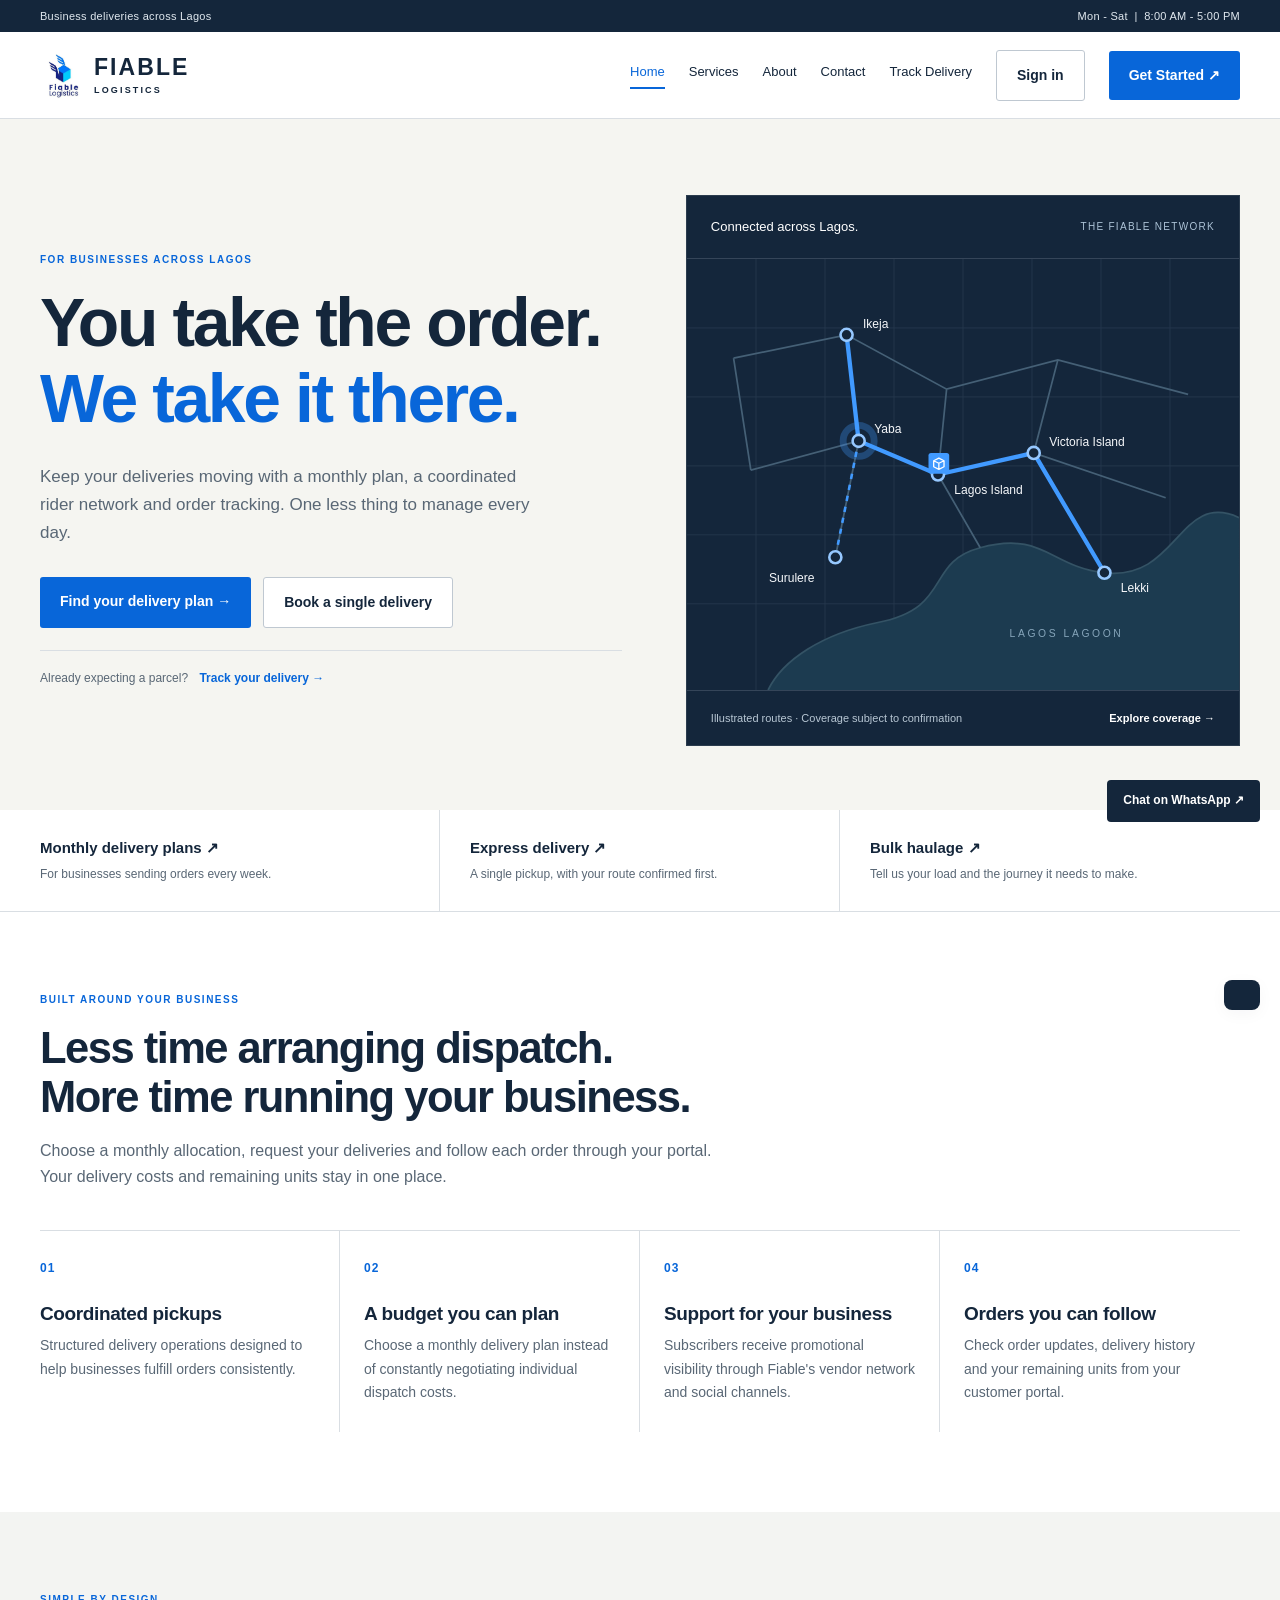
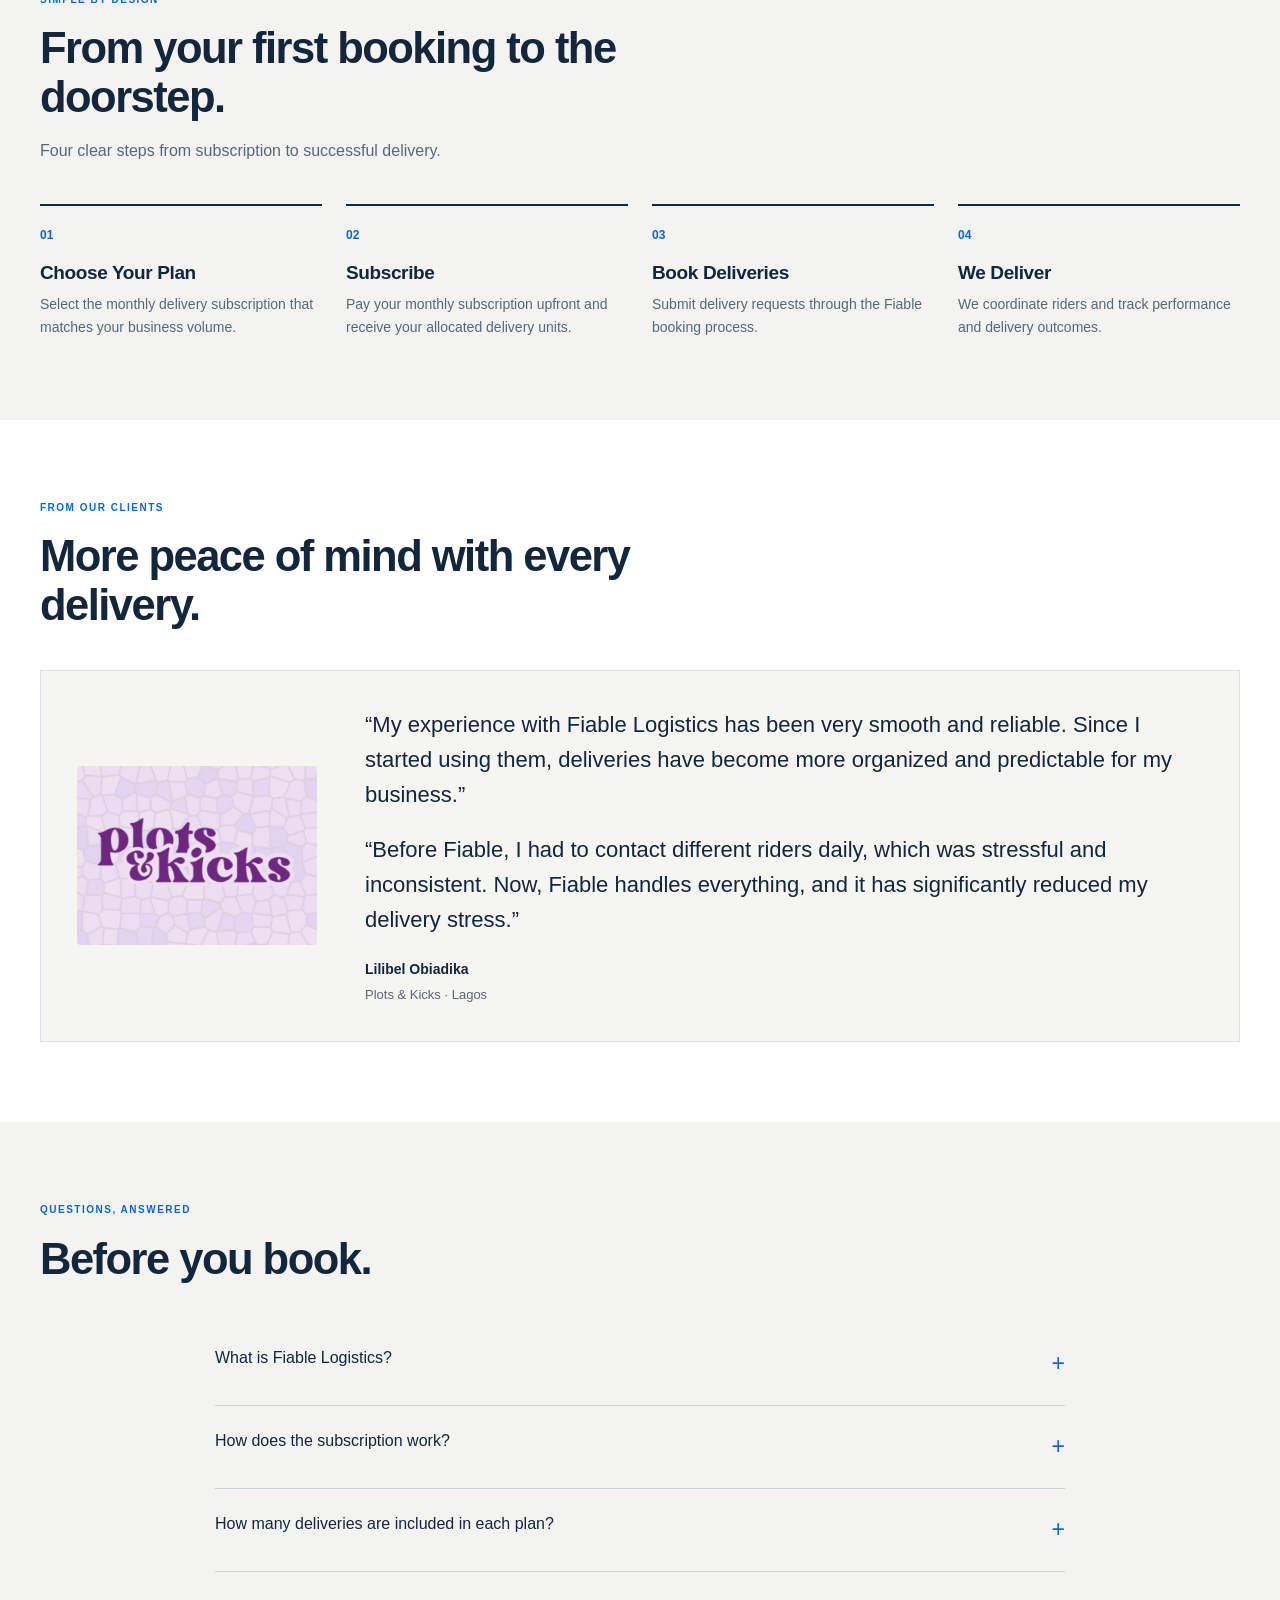
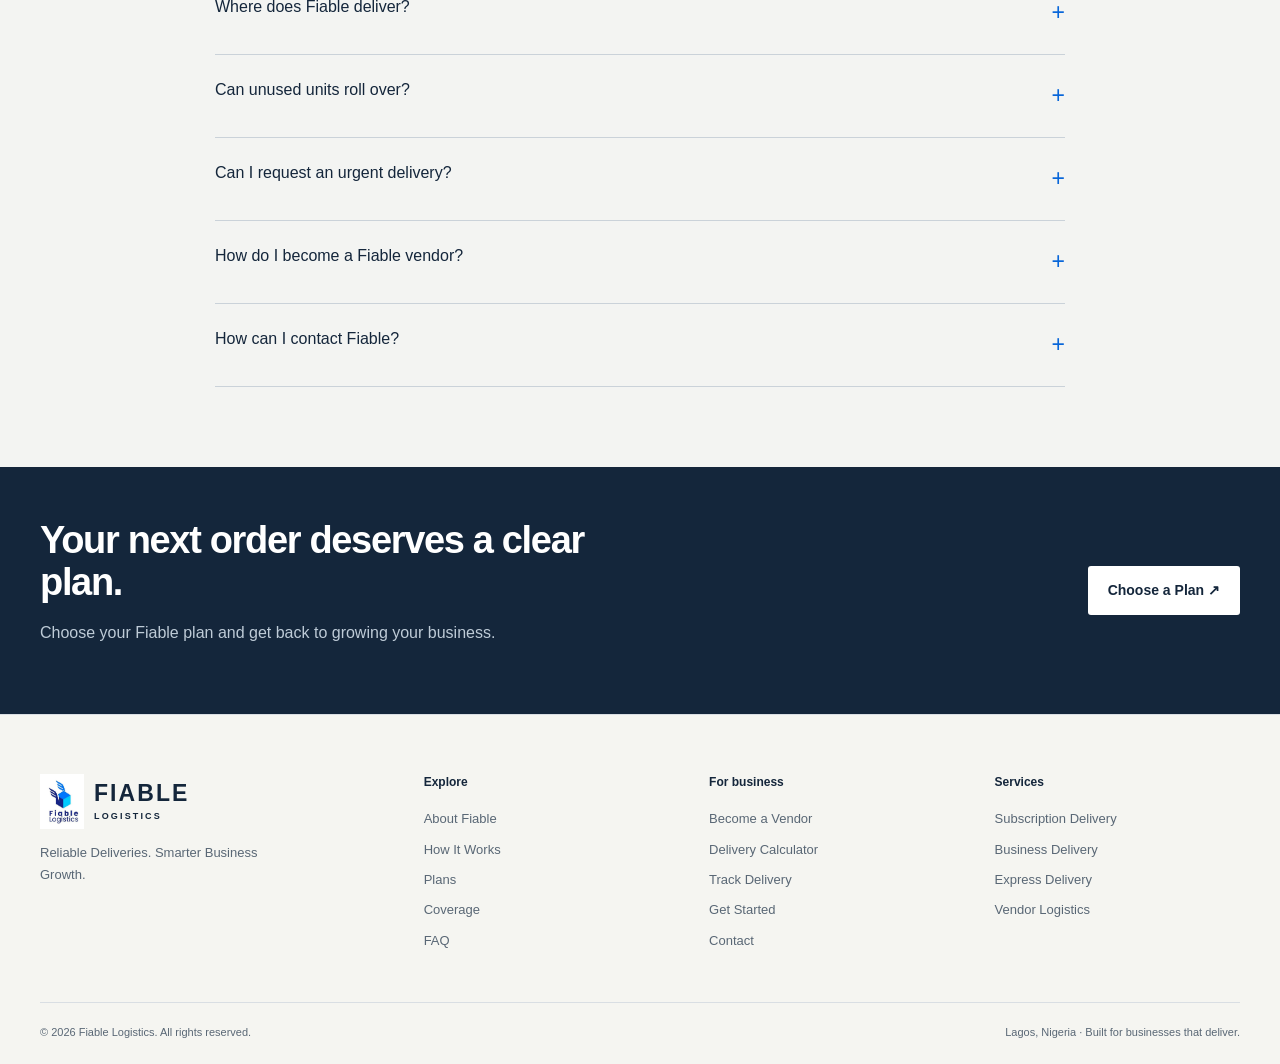
==== commit 081bd956: "new40" ====
--- a/index.html
+++ b/index.html
@@ -7,7 +7,7 @@
 <meta name="theme-color" content="#1769e0">
 <title>Fiable Logistics | Reliable Deliveries. Smarter Business Growth.</title>
 <link rel="stylesheet" href="fiable.css?v=5">
-<link rel="stylesheet" href="design.css?v=1">
+<link rel="stylesheet" href="design.css?v=2">
 </head>
 <body>
 <a class="skip-link" href="#main-content">Skip to content</a>
@@ -59,7 +59,7 @@
 <section class="service-strip" aria-label="Choose a delivery service"><div class="container">
 <a href="services.html#plans"><strong>Monthly delivery plans ↗</strong><span>For businesses sending orders every week.</span></a>
 <a href="get-started.html#quick-express"><strong>Express delivery ↗</strong><span>A single pickup, with your route confirmed first.</span></a>
-<a href="get-started.html#get-started"><strong>Bulk haulage ↗</strong><span>Tell us your load and the journey it needs to make.</span></a>
+<a href="get-started.html?service=bulk#get-started"><strong>Bulk haulage ↗</strong><span>Tell us your load and the journey it needs to make.</span></a>
 </div></section>
 <section class="section">
 <div class="container">
@@ -117,6 +117,24 @@
 <p>We coordinate riders and track performance and delivery outcomes.</p>
 </div>
 </div>
+</div>
+</section>
+<section id="testimonials" class="section" aria-labelledby="testimonials-heading">
+<div class="container">
+<div class="section-head">
+<div class="eyebrow">From our clients</div>
+<h2 id="testimonials-heading">More peace of mind with every delivery.</h2>
+</div>
+<figure class="client-testimonial">
+<img class="client-logo" src="images/plots-and-kicks.jpeg" alt="Plots &amp; Kicks logo" width="636" height="475" loading="lazy">
+<div class="client-testimonial-copy">
+<blockquote>
+<p>“My experience with Fiable Logistics has been very smooth and reliable. Since I started using them, deliveries have become more organized and predictable for my business.”</p>
+<p>“Before Fiable, I had to contact different riders daily, which was stressful and inconsistent. Now, Fiable handles everything, and it has significantly reduced my delivery stress.”</p>
+</blockquote>
+<figcaption><strong>Lilibel Obiadika</strong><span>Plots &amp; Kicks · Lagos</span></figcaption>
+</div>
+</figure>
 </div>
 </section>
 <section id="faq" class="section section-soft">
--- a/design.css
+++ b/design.css
@@ -111,6 +111,13 @@
 .skip-link:focus { top:10px; }
 a:focus-visible,button:focus-visible { outline:3px solid var(--blue); outline-offset:4px; }
 main [id] { scroll-margin-top:105px; }
+.client-testimonial { display:grid; grid-template-columns:240px minmax(0,1fr); gap:48px; align-items:center; margin:0; padding:36px; border:1px solid var(--line); background:#f5f5f1; }
+.client-logo { display:block; inline-size:100%; block-size:auto; border-radius:4px; }
+.client-testimonial blockquote { margin:0; font-size:clamp(17px,2vw,22px); line-height:1.6; color:var(--ink); }
+.client-testimonial blockquote p { margin:0 0 20px; }
+.client-testimonial figcaption { display:flex; flex-direction:column; gap:3px; font-size:14px; }
+.client-testimonial figcaption span { color:var(--muted); font-size:13px; }
+@media(max-width:760px) { .client-testimonial { grid-template-columns:1fr; gap:24px; padding:24px; } .client-logo { inline-size:180px; max-inline-size:100%; } }
 @media(min-width:761px) and (max-width:1050px) { .nav-links { gap:12px; font-size:12px; } .nav-links .btn { padding:10px 12px; } .brand-wordmark { font-size:18px; } .brand-logo { inline-size:32px; } }
 @media(max-width:900px) { .hero-grid { grid-template-columns:1fr 1fr; gap:32px; } .hero { padding:52px 0; } .hero h1 { font-size:48px; } .hero-copy { font-size:15px; } .hero-actions .btn { padding:12px 15px; } .benefits { grid-template-columns:1fr 1fr; } }
 @media(max-width:760px) {
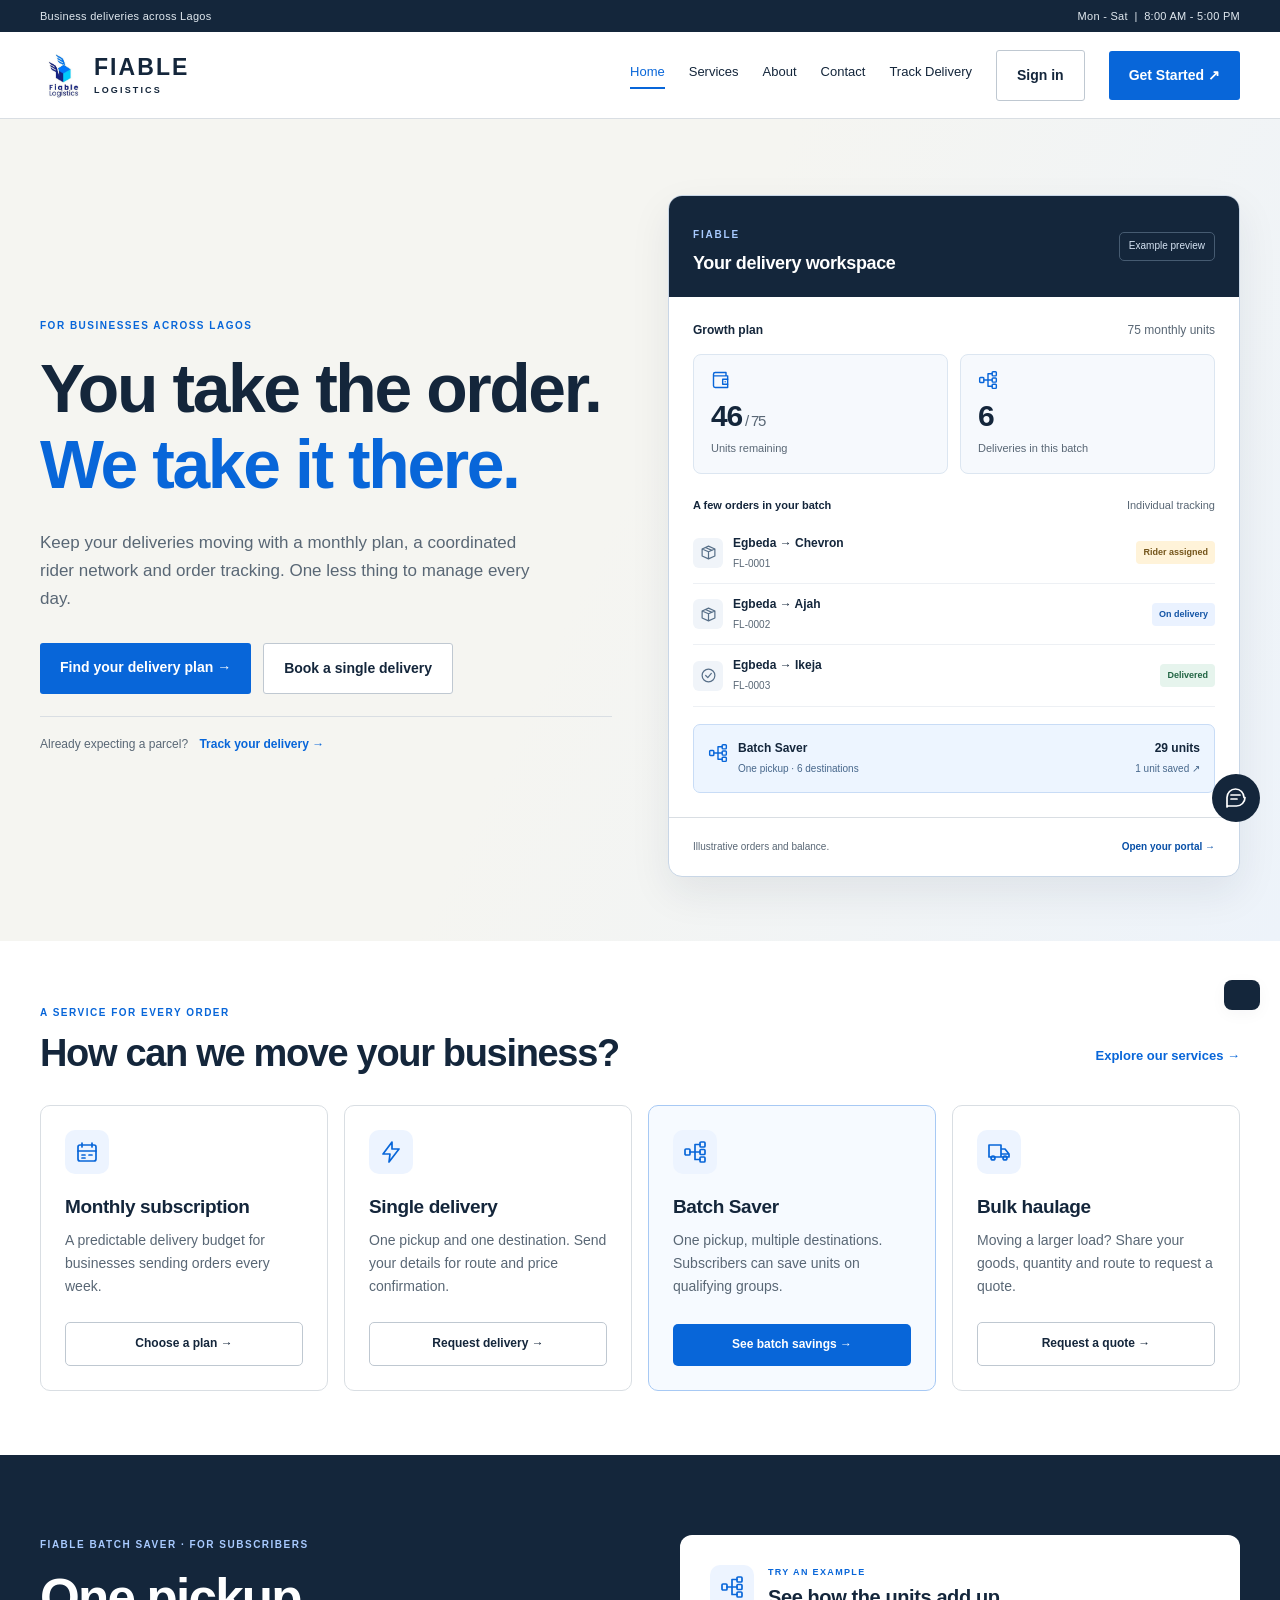
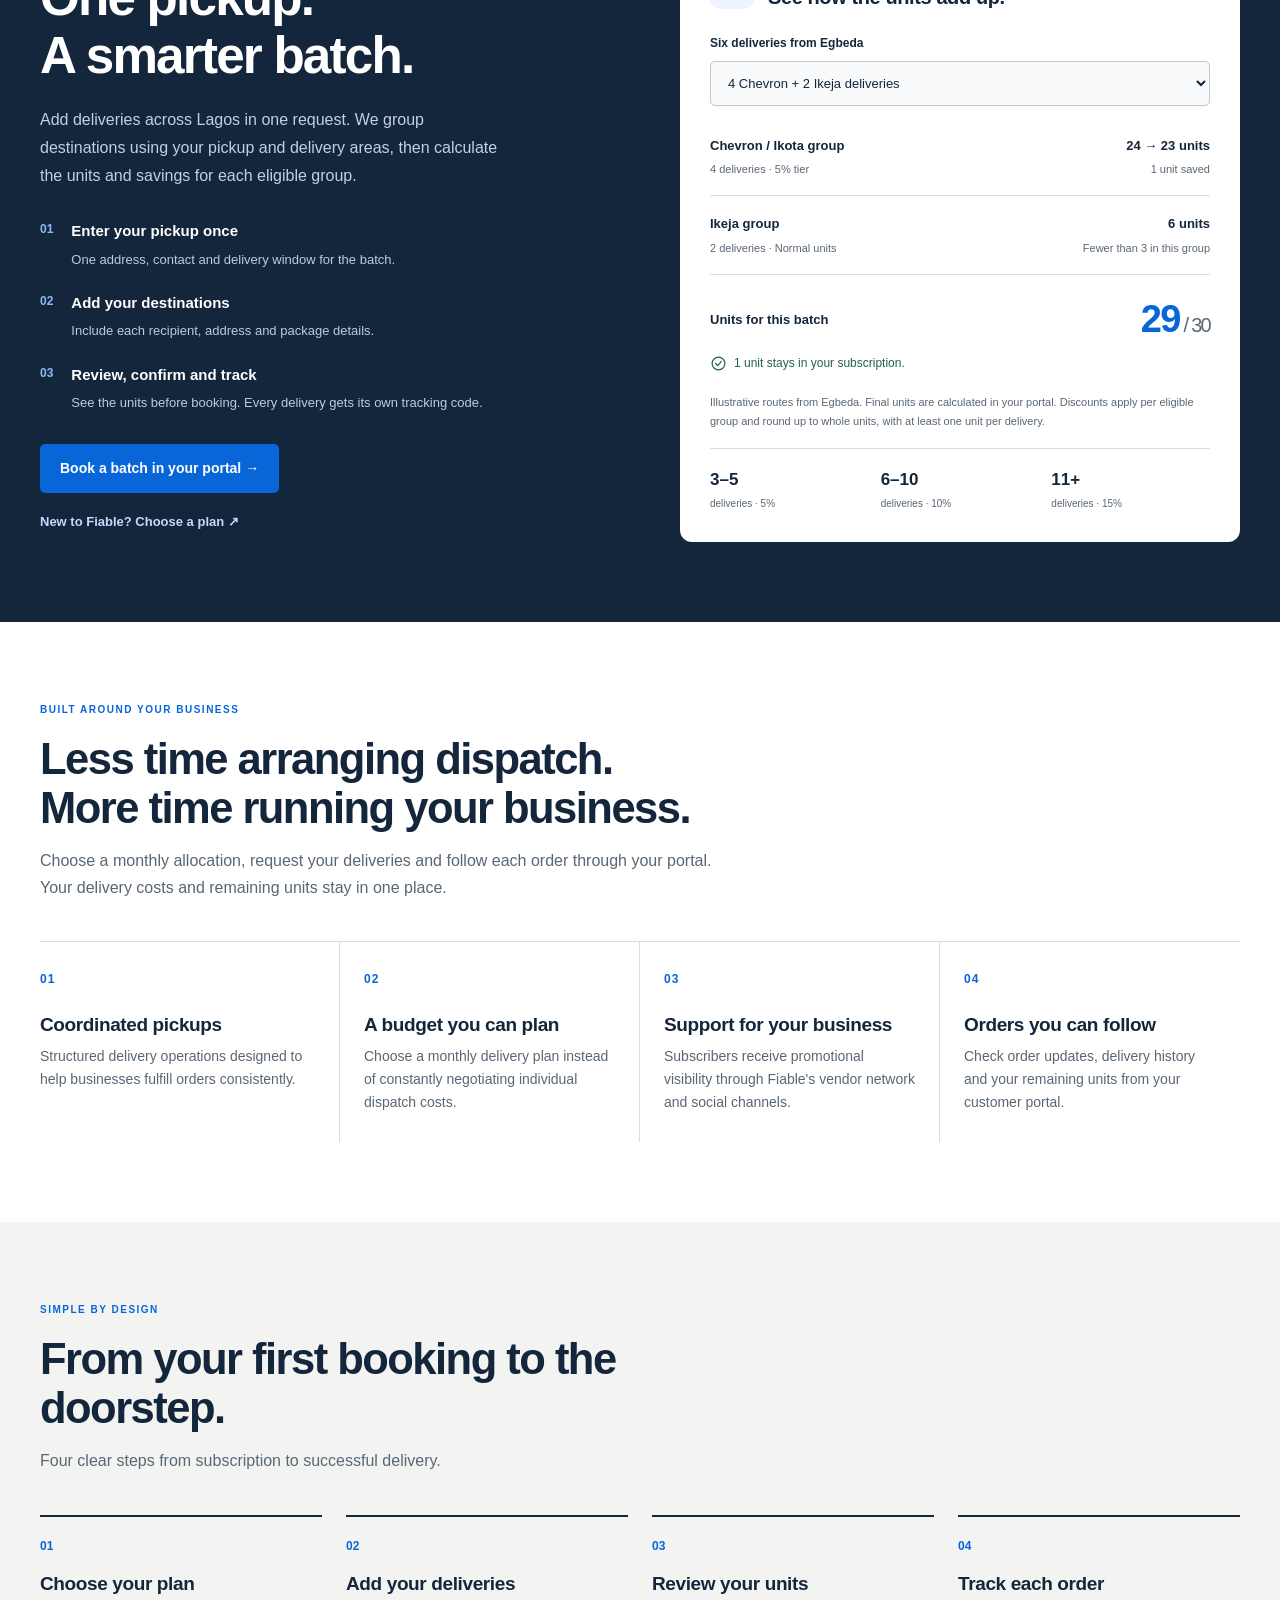
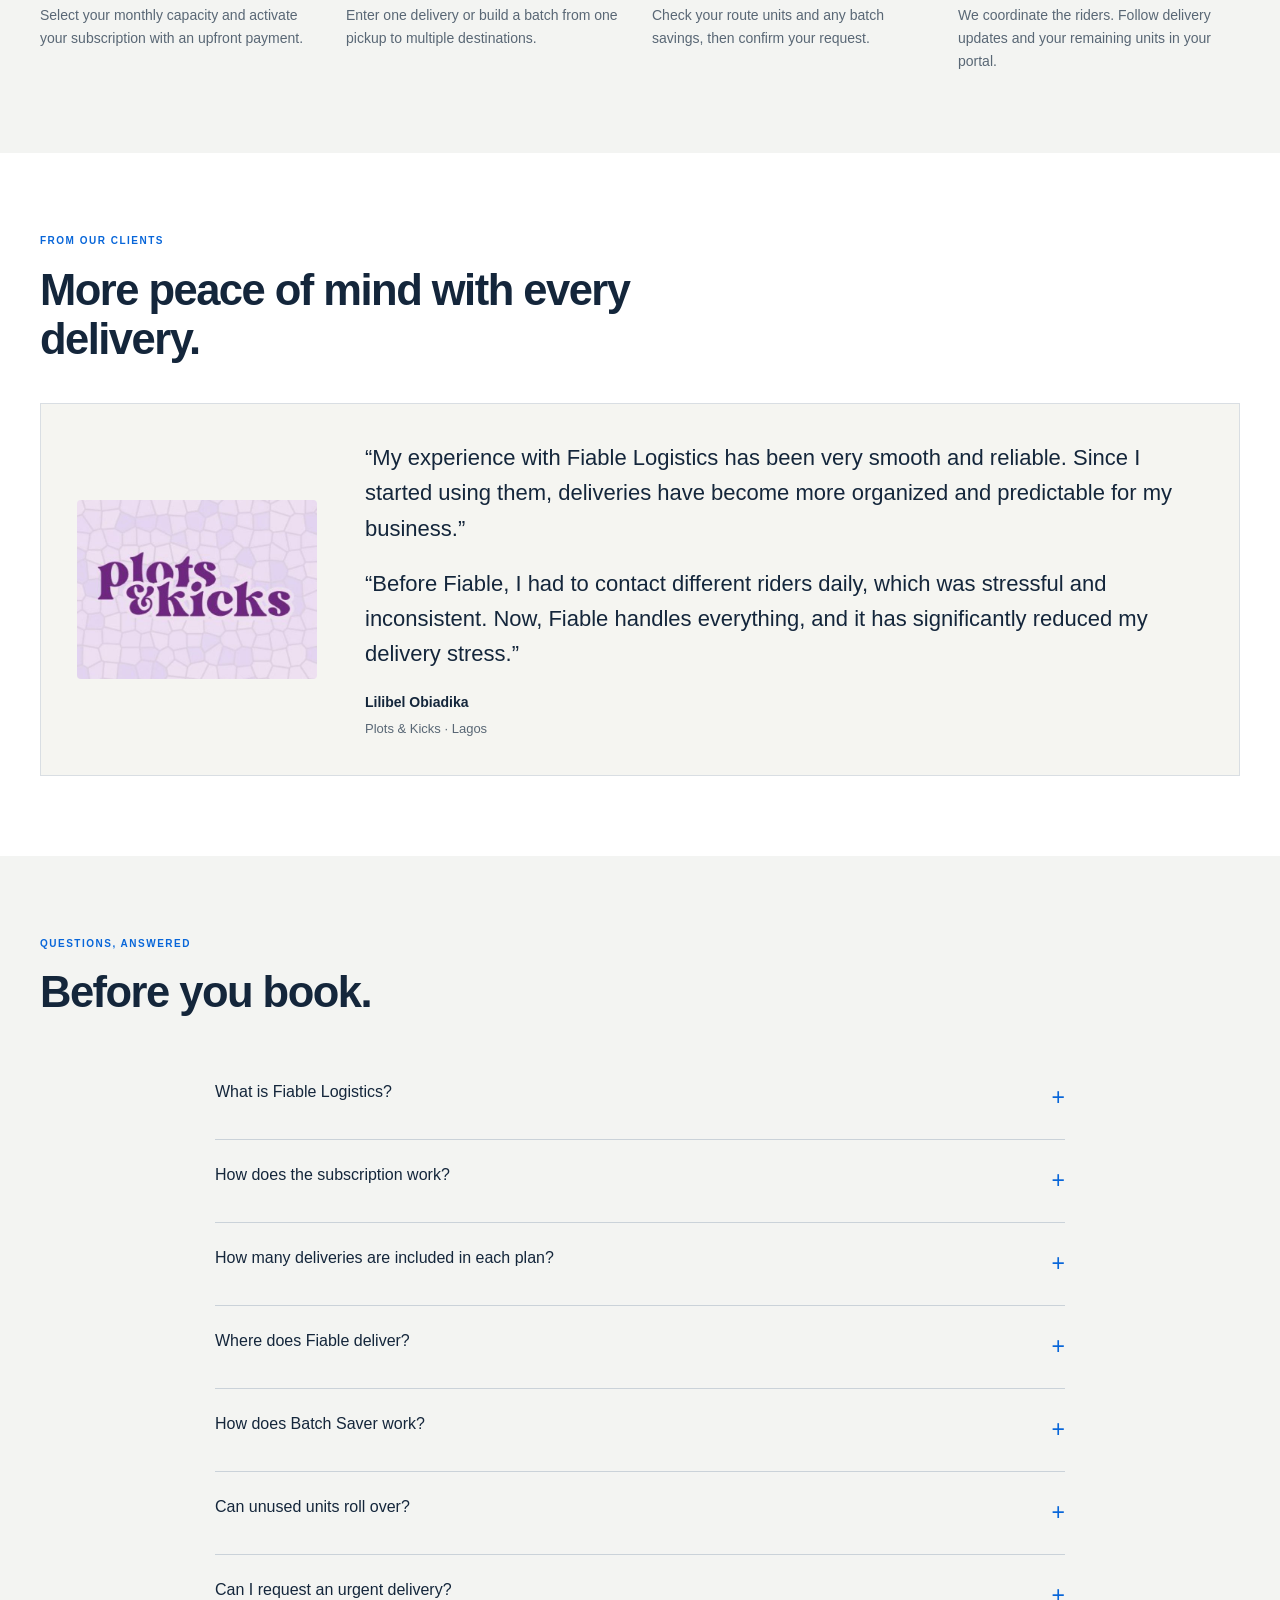
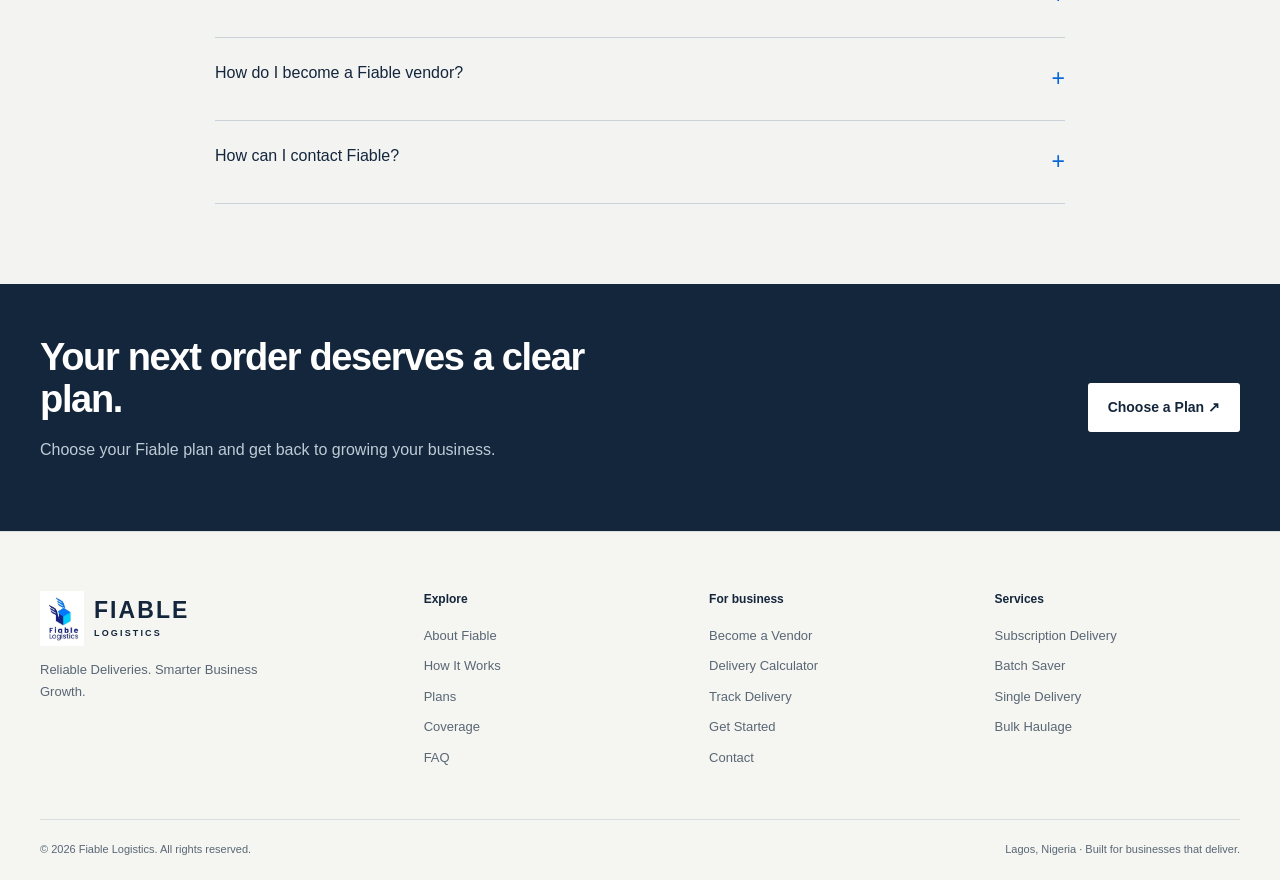
==== commit aae1961f: "new42" ====
--- a/index.html
+++ b/index.html
@@ -8,8 +8,9 @@
 <title>Fiable Logistics | Reliable Deliveries. Smarter Business Growth.</title>
 <link rel="stylesheet" href="fiable.css?v=5">
 <link rel="stylesheet" href="design.css?v=2">
+<link rel="stylesheet" href="home.css?v=1">
 </head>
-<body>
+<body class="home-page">
 <a class="skip-link" href="#main-content">Skip to content</a>
 <div class="topbar">
     <div class="container">
@@ -49,17 +50,49 @@
 </div>
 <div class="hero-note">Already expecting a parcel? <a href="track.html">Track your delivery →</a></div>
 </div>
-<div class="network-panel">
-<div class="network-header"><strong>Connected across Lagos.</strong><span>THE FIABLE NETWORK</span></div>
-<img class="network-art" src="images/delivery-network.svg" width="640" height="500" alt="Illustration of delivery routes connecting Ikeja, Yaba, Surulere, Lagos Island, Victoria Island and Lekki">
-<div class="network-footer"><span>Illustrated routes · Coverage subject to confirmation</span><a href="services.html#coverage">Explore coverage →</a></div>
-</div>
-</div>
-</section>
-<section class="service-strip" aria-label="Choose a delivery service"><div class="container">
-<a href="services.html#plans"><strong>Monthly delivery plans ↗</strong><span>For businesses sending orders every week.</span></a>
-<a href="get-started.html#quick-express"><strong>Express delivery ↗</strong><span>A single pickup, with your route confirmed first.</span></a>
-<a href="get-started.html?service=bulk#get-started"><strong>Bulk haulage ↗</strong><span>Tell us your load and the journey it needs to make.</span></a>
+<section class="workspace-preview" aria-labelledby="workspace-title">
+<div class="workspace-top"><div><span class="workspace-brand">FIABLE</span><h2 id="workspace-title">Your delivery workspace</h2></div><span class="example-badge">Example preview</span></div>
+<div class="workspace-body">
+<div class="workspace-plan"><span>Growth plan</span><span>75 monthly units</span></div>
+<div class="workspace-stats">
+<div><svg class="site-icon" aria-hidden="true"><use href="images/site-icons.svg#wallet"></use></svg><strong>46<span> / 75</span></strong><span>Units remaining</span></div>
+<div><svg class="site-icon" aria-hidden="true"><use href="images/site-icons.svg#batch"></use></svg><strong>6</strong><span>Deliveries in this batch</span></div>
+</div>
+<div class="workspace-list-title"><strong>A few orders in your batch</strong><span>Individual tracking</span></div>
+<ul class="workspace-orders">
+<li><span class="order-example-icon"><svg class="site-icon" aria-hidden="true"><use href="images/site-icons.svg#package"></use></svg></span><div><strong>Egbeda → Chevron</strong><small>FL-0001</small></div><span class="example-status status-assigned">Rider assigned</span></li>
+<li><span class="order-example-icon"><svg class="site-icon" aria-hidden="true"><use href="images/site-icons.svg#package"></use></svg></span><div><strong>Egbeda → Ajah</strong><small>FL-0002</small></div><span class="example-status status-transit">On delivery</span></li>
+<li><span class="order-example-icon"><svg class="site-icon" aria-hidden="true"><use href="images/site-icons.svg#check"></use></svg></span><div><strong>Egbeda → Ikeja</strong><small>FL-0003</small></div><span class="example-status status-delivered">Delivered</span></li>
+</ul>
+<a class="workspace-saving" href="#batch-saver"><span><svg class="site-icon" aria-hidden="true"><use href="images/site-icons.svg#batch"></use></svg><strong>Batch Saver</strong><small>One pickup · 6 destinations</small></span><span><strong>29 units</strong><small>1 unit saved <span aria-hidden="true">↗</span></small></span></a>
+</div>
+<div class="workspace-bottom"><span>Illustrative orders and balance.</span><a href="portal.html">Open your portal <span aria-hidden="true">→</span></a></div>
+</section>
+</div>
+</section>
+<section id="delivery-services" class="section home-services" aria-labelledby="delivery-services-title"><div class="container">
+<div class="home-section-heading"><div><div class="eyebrow">A service for every order</div><h2 id="delivery-services-title">How can we move your business?</h2></div><a class="text-link" href="services.html">Explore our services <span aria-hidden="true">→</span></a></div>
+<div class="home-service-grid">
+<article class="home-service-card"><span class="service-card-icon"><svg class="site-icon" aria-hidden="true"><use href="images/site-icons.svg#subscription"></use></svg></span><h3>Monthly subscription</h3><p>A predictable delivery budget for businesses sending orders every week.</p><a class="btn btn-outline" href="services.html#plans">Choose a plan <span aria-hidden="true">→</span></a></article>
+<article class="home-service-card"><span class="service-card-icon"><svg class="site-icon" aria-hidden="true"><use href="images/site-icons.svg#single"></use></svg></span><h3>Single delivery</h3><p>One pickup and one destination. Send your details for route and price confirmation.</p><a class="btn btn-outline" href="get-started.html#quick-express">Request delivery <span aria-hidden="true">→</span></a></article>
+<article class="home-service-card home-service-featured"><span class="service-card-icon"><svg class="site-icon" aria-hidden="true"><use href="images/site-icons.svg#batch"></use></svg></span><h3>Batch Saver</h3><p>One pickup, multiple destinations. Subscribers can save units on qualifying groups.</p><a class="btn btn-primary" href="#batch-saver">See batch savings <span aria-hidden="true">→</span></a></article>
+<article class="home-service-card"><span class="service-card-icon"><svg class="site-icon" aria-hidden="true"><use href="images/site-icons.svg#haulage"></use></svg></span><h3>Bulk haulage</h3><p>Moving a larger load? Share your goods, quantity and route to request a quote.</p><a class="btn btn-outline" href="get-started.html?service=bulk#get-started">Request a quote <span aria-hidden="true">→</span></a></article>
+</div>
+</div></section>
+<section id="batch-saver" class="section home-batch" aria-labelledby="batch-saver-title"><div class="container home-batch-grid">
+<div class="home-batch-copy"><div class="eyebrow">Fiable Batch Saver · For subscribers</div><h2 id="batch-saver-title">One pickup.<br>A smarter batch.</h2><p>Add deliveries across Lagos in one request. We group destinations using your pickup and delivery areas, then calculate the units and savings for each eligible group.</p>
+<ol class="batch-explainer"><li><span>01</span><div><strong>Enter your pickup once</strong><p>One address, contact and delivery window for the batch.</p></div></li><li><span>02</span><div><strong>Add your destinations</strong><p>Include each recipient, address and package details.</p></div></li><li><span>03</span><div><strong>Review, confirm and track</strong><p>See the units before booking. Every delivery gets its own tracking code.</p></div></li></ol>
+<div class="batch-cta"><a class="btn btn-primary" href="portal.html?view=batch">Book a batch in your portal <span aria-hidden="true">→</span></a><a class="text-link" href="services.html#plans">New to Fiable? Choose a plan <span aria-hidden="true">↗</span></a></div>
+</div>
+<div class="batch-example" aria-labelledby="batch-example-title"><div class="batch-example-heading"><span class="service-card-icon"><svg class="site-icon" aria-hidden="true"><use href="images/site-icons.svg#batch"></use></svg></span><div><span class="eyebrow">Try an example</span><h3 id="batch-example-title">See how the units add up.</h3></div></div>
+<label for="batchExampleRoute">Six deliveries from Egbeda</label><select id="batchExampleRoute" aria-describedby="batch-example-note"><option value="mixed">4 Chevron + 2 Ikeja deliveries</option><option value="lekki">6 Chevron deliveries</option><option value="ikeja">6 Ikeja deliveries</option></select>
+<div id="batchExampleResult" role="status" aria-live="polite" aria-atomic="true">
+<div class="batch-example-groups"><div class="batch-example-group"><div><strong>Chevron / Ikota group</strong><span>4 deliveries · 5% tier</span></div><div><strong>24 → 23 units</strong><span>1 unit saved</span></div></div><div class="batch-example-group"><div><strong>Ikeja group</strong><span>2 deliveries · Normal units</span></div><div><strong>6 units</strong><span>Fewer than 3 in this group</span></div></div></div>
+<div class="batch-example-total"><span>Units for this batch</span><strong>29<span> / 30</span></strong></div><p class="batch-example-saving"><svg class="site-icon" aria-hidden="true"><use href="images/site-icons.svg#check"></use></svg>1 unit stays in your subscription.</p>
+</div>
+<p class="batch-example-note" id="batch-example-note">Illustrative routes from Egbeda. Final units are calculated in your portal. Discounts apply per eligible group and round up to whole units, with at least one unit per delivery.</p>
+<div class="batch-tier-list" aria-label="Discount tiers per eligible delivery group"><span><strong>3–5</strong>deliveries · 5%</span><span><strong>6–10</strong>deliveries · 10%</span><span><strong>11+</strong>deliveries · 15%</span></div>
+</div>
 </div></section>
 <section class="section">
 <div class="container">
@@ -101,20 +134,20 @@
 </div>
 <div class="steps">
 <div class="step">
-<h3>Choose Your Plan</h3>
-<p>Select the monthly delivery subscription that matches your business volume.</p>
-</div>
-<div class="step">
-<h3>Subscribe</h3>
-<p>Pay your monthly subscription upfront and receive your allocated delivery units.</p>
-</div>
-<div class="step">
-<h3>Book Deliveries</h3>
-<p>Submit delivery requests through the Fiable booking process.</p>
-</div>
-<div class="step">
-<h3>We Deliver</h3>
-<p>We coordinate riders and track performance and delivery outcomes.</p>
+<h3>Choose your plan</h3>
+<p>Select your monthly capacity and activate your subscription with an upfront payment.</p>
+</div>
+<div class="step">
+<h3>Add your deliveries</h3>
+<p>Enter one delivery or build a batch from one pickup to multiple destinations.</p>
+</div>
+<div class="step">
+<h3>Review your units</h3>
+<p>Check your route units and any batch savings, then confirm your request.</p>
+</div>
+<div class="step">
+<h3>Track each order</h3>
+<p>We coordinate the riders. Follow delivery updates and your remaining units in your portal.</p>
 </div>
 </div>
 </div>
@@ -163,6 +196,10 @@
 <button>Where does Fiable deliver? <span>+</span>
 </button>
 <p>We operate across structured zones in Mainland, Island, Lekki and selected extended areas including Ikorodu, Badagry, Epe and Apapa.</p>
+</div>
+<div class="faq">
+<button>How does Batch Saver work? <span>+</span></button>
+<p>Subscribers can request three or more deliveries from one pickup address across supported locations. Destinations are grouped according to your pickup and delivery areas. Each group of 3–5 deliveries qualifies for 5%, 6–10 for 10%, and 11+ for 15% off route units. Groups of one or two use normal units. Charges round up to whole units with at least one unit per delivery, so some batches may have no unit saving. Review the result in your portal before confirming.</p>
 </div>
 <div class="faq">
 <button>Can unused units roll over? <span>+</span>
@@ -225,9 +262,9 @@
 <div class="footer-col">
 <strong>Services</strong>
 <a href="services.html#plans">Subscription Delivery</a>
-<a href="services.html#plans">Business Delivery</a>
-<a href="services.html#calculator">Express Delivery</a>
-<a href="services.html#vendors">Vendor Logistics</a>
+<a href="#batch-saver">Batch Saver</a>
+<a href="get-started.html#quick-express">Single Delivery</a>
+<a href="get-started.html?service=bulk#get-started">Bulk Haulage</a>
 </div>
 </div>
 <div class="container copyright">
@@ -237,8 +274,9 @@
 </footer>
 <div class="toast" id="toast" role="status">
 </div>
-<a class="whatsapp-contact" href="https://wa.me/2347015414492" target="_blank" rel="noopener noreferrer" aria-label="Chat with Fiable on WhatsApp (opens in a new tab)">Chat on WhatsApp &nearr;</a>
+<a class="whatsapp-contact" href="https://wa.me/2347015414492" target="_blank" rel="noopener noreferrer" aria-label="Chat with Fiable on WhatsApp (opens in a new tab)" title="Chat with Fiable on WhatsApp"><svg class="site-icon" aria-hidden="true"><use href="images/site-icons.svg#chat"></use></svg></a>
 <button class="back-to-top" id="backToTop" type="button" aria-label="Back to top">↑</button>
 <script src="site.js"></script>
+<script src="home.js?v=1"></script>
 </body>
 </html>
--- a/home.css
+++ b/home.css
@@ -0,0 +1,128 @@
+/* Homepage product previews and service choices, using Fiable's brand colours. */
+.site-icon { inline-size:24px; block-size:24px; fill:none; stroke:currentColor; stroke-width:1.7; stroke-linecap:round; stroke-linejoin:round; flex-shrink:0; }
+.home-page .whatsapp-contact { display:grid; place-items:center; inline-size:48px; block-size:48px; padding:0; border-radius:50%; }
+.home-page .hero-grid { grid-template-columns:minmax(0,1fr) minmax(0,1fr); gap:56px; }
+.home-page .hero { background:linear-gradient(115deg,#f5f5f1 48%,#edf3fa); }
+.workspace-preview { min-inline-size:0; border:1px solid #c8d6e6; border-radius:14px; background:#fff; box-shadow:0 16px 40px rgba(20,38,59,.08); overflow:hidden; }
+.workspace-top { display:flex; justify-content:space-between; align-items:center; gap:16px; padding:24px; background:var(--ink); color:#fff; }
+.workspace-brand { font-size:10px; font-weight:800; letter-spacing:.18em; color:#a8caff; }
+.workspace-top h2 { margin:6px 0 0; font-size:18px; letter-spacing:-.02em; }
+.example-badge { padding:5px 9px; border:1px solid #465b71; border-radius:5px; color:#d6e4f4; font-size:10px; white-space:nowrap; }
+.workspace-body { padding:24px; }
+.workspace-plan { display:flex; justify-content:space-between; gap:10px; font-size:12px; color:var(--muted); margin-block-end:14px; }
+.workspace-plan span:first-child { color:var(--ink); font-weight:600; }
+.workspace-stats { display:grid; grid-template-columns:1fr 1fr; gap:12px; }
+.workspace-stats > div { display:flex; flex-direction:column; align-items:flex-start; padding:15px 17px; border:1px solid #dce6f1; border-radius:8px; background:#f6f9fd; }
+.workspace-stats .site-icon { color:var(--blue); inline-size:20px; block-size:20px; margin-block-end:8px; }
+.workspace-stats strong { font-size:30px; line-height:1.2; letter-spacing:-.04em; }
+.workspace-stats strong span { color:var(--muted); font-size:15px; font-weight:400; }
+.workspace-stats > div > span { font-size:11px; color:var(--muted); margin-block-start:5px; }
+.workspace-list-title { display:flex; justify-content:space-between; gap:12px; margin:22px 0 9px; font-size:11px; }
+.workspace-list-title > span { color:var(--muted); }
+.workspace-orders { list-style:none; margin:0; padding:0; }
+.workspace-orders li { display:flex; align-items:center; gap:10px; padding:11px 0; border-block-end:1px solid #edf0f4; }
+.workspace-orders li > div { flex:1; min-inline-size:0; }
+.workspace-orders strong { display:block; font-size:12px; font-weight:600; }
+.workspace-orders small { display:block; font-size:10px; color:var(--muted); margin-block-start:2px; }
+.order-example-icon { display:grid; place-items:center; inline-size:30px; block-size:30px; border-radius:6px; background:#f0f4f9; color:#576f88; flex-shrink:0; }
+.order-example-icon .site-icon { inline-size:17px; block-size:17px; }
+.example-status { padding:4px 7px; border-radius:4px; font-size:9px; white-space:nowrap; font-weight:600; }
+.status-assigned { background:#fff3d9; color:#74551b; }
+.status-transit { background:#eaf2ff; color:#1455a6; }
+.status-delivered { background:#e6f4ed; color:#216443; }
+.workspace-saving { display:flex; justify-content:space-between; gap:12px; margin-block-start:17px; padding:14px; border:1px solid #c8dcf6; border-radius:7px; background:#edf5ff; }
+.workspace-saving > span { display:flex; flex-direction:column; }
+.workspace-saving > span:first-child { padding-inline-start:30px; position:relative; }
+.workspace-saving .site-icon { position:absolute; inset-inline-start:0; inset-block-start:4px; inline-size:20px; block-size:20px; color:var(--blue); }
+.workspace-saving > span:last-child { text-align:end; }
+.workspace-saving strong { font-size:12px; }
+.workspace-saving small { font-size:10px; color:#47678b; margin-block-start:3px; }
+.workspace-saving:hover { border-color:var(--blue); }
+.workspace-bottom { display:flex; justify-content:space-between; align-items:center; gap:12px; padding:15px 24px; border-block-start:1px solid var(--line); font-size:10px; color:var(--muted); }
+.workspace-bottom a { color:var(--blue-dark); font-weight:600; padding-block:6px; }
+.home-services { padding-block:64px; }
+.home-section-heading { display:flex; align-items:flex-end; justify-content:space-between; gap:24px; margin-block-end:30px; }
+.home-section-heading h2 { font-size:clamp(28px,3vw,38px); }
+.home-section-heading .eyebrow { margin-block-end:10px; }
+.text-link { color:var(--blue); font-weight:600; font-size:13px; padding-block:8px; }
+.text-link:hover { text-decoration:underline; }
+.home-service-grid { display:grid; grid-template-columns:repeat(4,minmax(0,1fr)); gap:16px; }
+.home-service-card { display:flex; flex-direction:column; align-items:flex-start; border:1px solid var(--line); border-radius:10px; padding:24px; background:#fff; }
+.service-card-icon { display:grid; place-items:center; inline-size:44px; block-size:44px; background:#edf4ff; color:var(--blue); border-radius:10px; margin-block-end:22px; flex-shrink:0; }
+.home-service-card h3 { font-size:19px; }
+.home-service-card p { font-size:14px; line-height:1.65; color:var(--muted); margin:12px 0 24px; }
+.home-service-card .btn { margin-block-start:auto; padding:11px 13px; font-size:12px; inline-size:100%; text-align:center; border-radius:5px; }
+.home-service-featured { border-color:#a7c9f4; background:#f6faff; }
+.home-batch { background:var(--ink); color:#fff; }
+.home-batch-grid { display:grid; grid-template-columns:minmax(0,1fr) minmax(0,1fr); gap:80px; align-items:center; }
+.home-batch-copy .eyebrow { color:#a8caff; }
+.home-batch-copy h2 { font-size:clamp(35px,4vw,52px); margin-block-end:22px; }
+.home-batch-copy > p { font-size:16px; line-height:1.75; color:#c3d0de; max-inline-size:470px; }
+.batch-explainer { list-style:none; padding:0; margin:28px 0 30px; display:grid; gap:20px; }
+.batch-explainer li { display:flex; align-items:flex-start; gap:18px; }
+.batch-explainer li > span { padding-block-start:2px; font-size:12px; color:#8db9f2; font-weight:600; }
+.batch-explainer strong { font-size:15px; font-weight:600; }
+.batch-explainer p { margin:4px 0 0; color:#becbd9; font-size:13px; }
+.batch-cta { display:flex; align-items:flex-start; flex-direction:column; gap:10px; }
+.batch-cta .btn { border-radius:5px; }
+.batch-cta .text-link { color:#c0daff; }
+.batch-example { min-inline-size:0; background:#fff; color:var(--ink); border-radius:12px; padding:30px; }
+.batch-example-heading { display:flex; align-items:center; gap:14px; margin-block-end:25px; }
+.batch-example-heading .service-card-icon { margin:0; }
+.batch-example-heading .eyebrow { margin-block-end:6px; font-size:9px; }
+.batch-example-heading h3 { font-size:20px; }
+.batch-example label { font-size:12px; }
+.batch-example select { background:#f8fafc; border-radius:5px; font-size:13px; margin-block-end:12px; }
+.batch-example-group { display:flex; justify-content:space-between; gap:16px; padding:17px 0; border-block-end:1px solid var(--line); }
+.batch-example-group > div { display:flex; flex-direction:column; gap:4px; }
+.batch-example-group > div:last-child { text-align:end; }
+.batch-example-group strong { font-size:13px; font-weight:600; }
+.batch-example-group span { font-size:11px; color:var(--muted); }
+.batch-example-total { display:flex; justify-content:space-between; gap:20px; align-items:center; padding-block-start:24px; }
+.batch-example-total > span { font-size:13px; font-weight:600; }
+.batch-example-total > strong { color:var(--blue); font-size:38px; line-height:1.1; letter-spacing:-.045em; }
+.batch-example-total strong span { font-size:20px; font-weight:400; color:var(--muted); }
+.batch-example-saving { display:flex; align-items:center; gap:7px; margin:13px 0 20px; color:#216443; font-size:12px; }
+.batch-example-saving .site-icon { inline-size:17px; block-size:17px; }
+.batch-example-note { margin:0; font-size:11px; line-height:1.7; color:var(--muted); }
+.batch-tier-list { display:grid; grid-template-columns:repeat(3,1fr); gap:12px; border-block-start:1px solid var(--line); padding-block-start:17px; margin-block-start:17px; }
+.batch-tier-list > span { display:flex; flex-direction:column; font-size:10px; color:var(--muted); }
+.batch-tier-list strong { font-size:17px; font-weight:600; color:var(--ink); margin-block-end:2px; }
+@media(max-width:1100px) {
+    .home-page .hero-grid { gap:32px; }
+    .workspace-top,.workspace-body { padding:20px; }
+    .home-service-grid { grid-template-columns:repeat(2,minmax(0,1fr)); }
+    .home-batch-grid { gap:40px; }
+    .batch-example { padding:24px; }
+}
+@media(max-width:900px) {
+    .home-page .hero-grid { grid-template-columns:1fr; }
+    .home-page .hero h1 { font-size:clamp(40px,6vw,62px); }
+    .workspace-preview { max-inline-size:580px; inline-size:100%; }
+    .home-batch-grid { grid-template-columns:1fr; gap:36px; }
+    .batch-example { max-inline-size:580px; inline-size:100%; }
+}
+@media(max-width:600px) {
+    .home-section-heading { align-items:flex-start; flex-direction:column; gap:10px; }
+    .home-service-grid { grid-template-columns:1fr; gap:14px; }
+    .home-service-card { padding:24px; }
+    .home-service-card .service-card-icon { margin-block-end:16px; }
+    .home-service-card p { margin-block-end:20px; }
+    .home-service-card .btn { inline-size:auto; padding-inline:18px; }
+    .home-services { padding-block:44px; }
+    .workspace-list-title > span { display:none; }
+    .workspace-top { align-items:flex-start; flex-direction:column; gap:12px; }
+    .workspace-top h2 { font-size:20px; }
+    .workspace-bottom { padding:14px 20px; font-size:10px; }
+    .workspace-orders strong { font-size:11px; }
+    .example-status { font-size:8px; padding-inline:5px; }
+    .workspace-orders li { gap:7px; }
+    .workspace-stats > div { padding:13px; }
+    .batch-example { padding:24px 20px; }
+    .batch-example-heading { gap:12px; }
+    .batch-example-heading h3 { font-size:18px; }
+    .batch-example-group { gap:10px; }
+    .batch-example-group strong { font-size:12px; }
+    .batch-example-group span { font-size:10px; }
+    .batch-cta .btn { inline-size:100%; text-align:center; padding-inline:12px; font-size:13px; }
+}
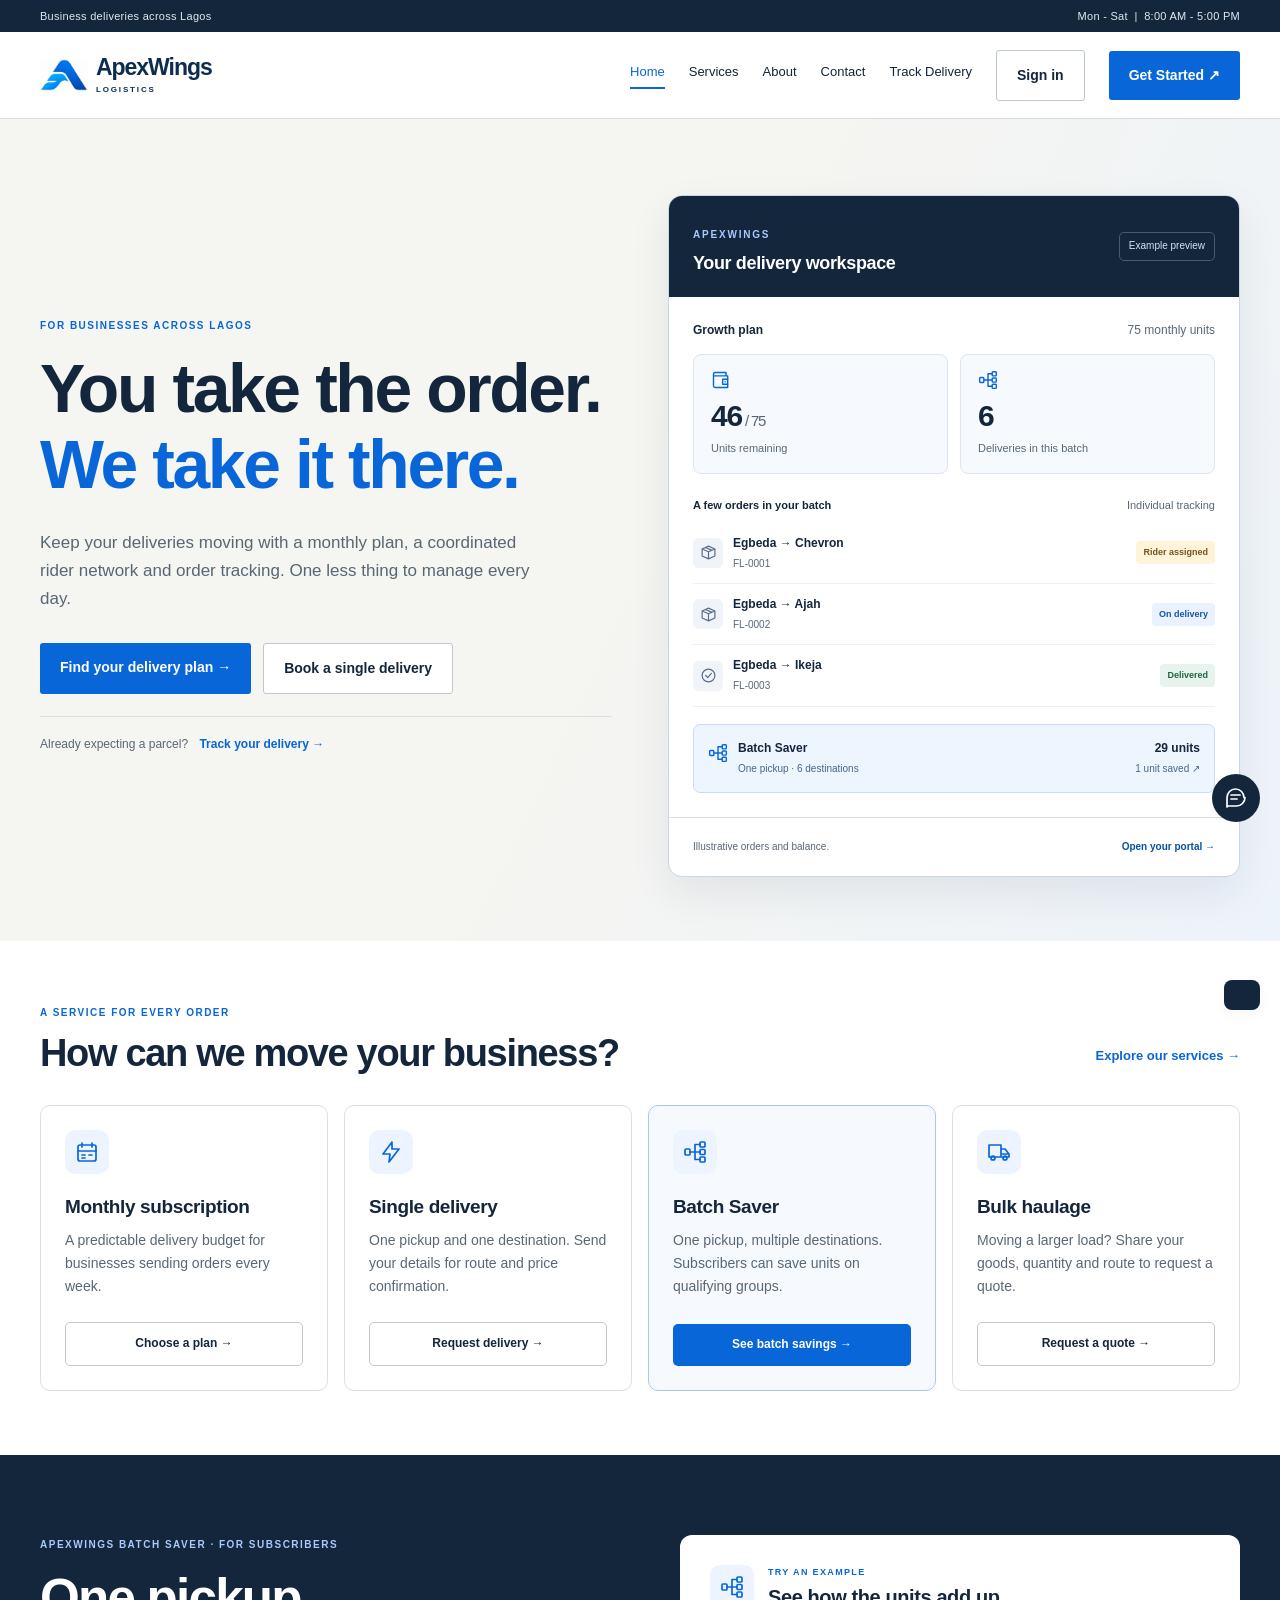
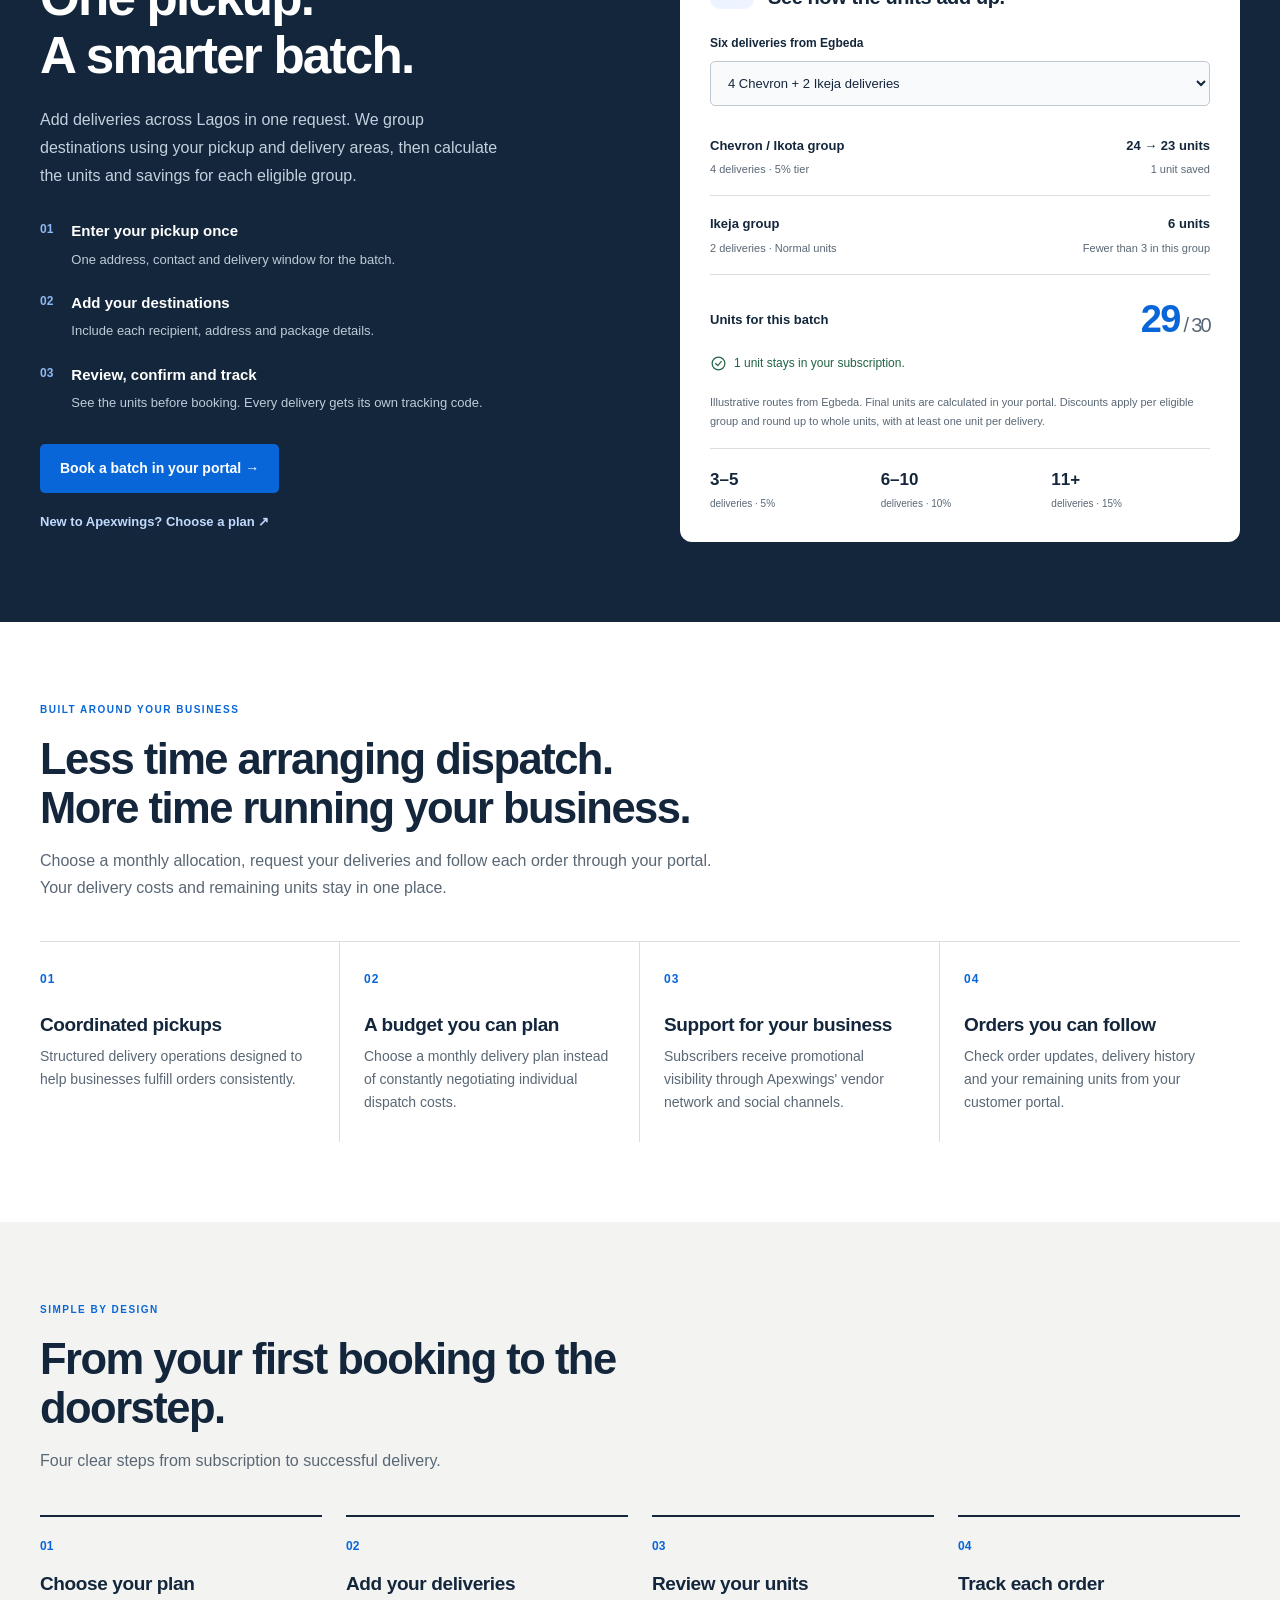
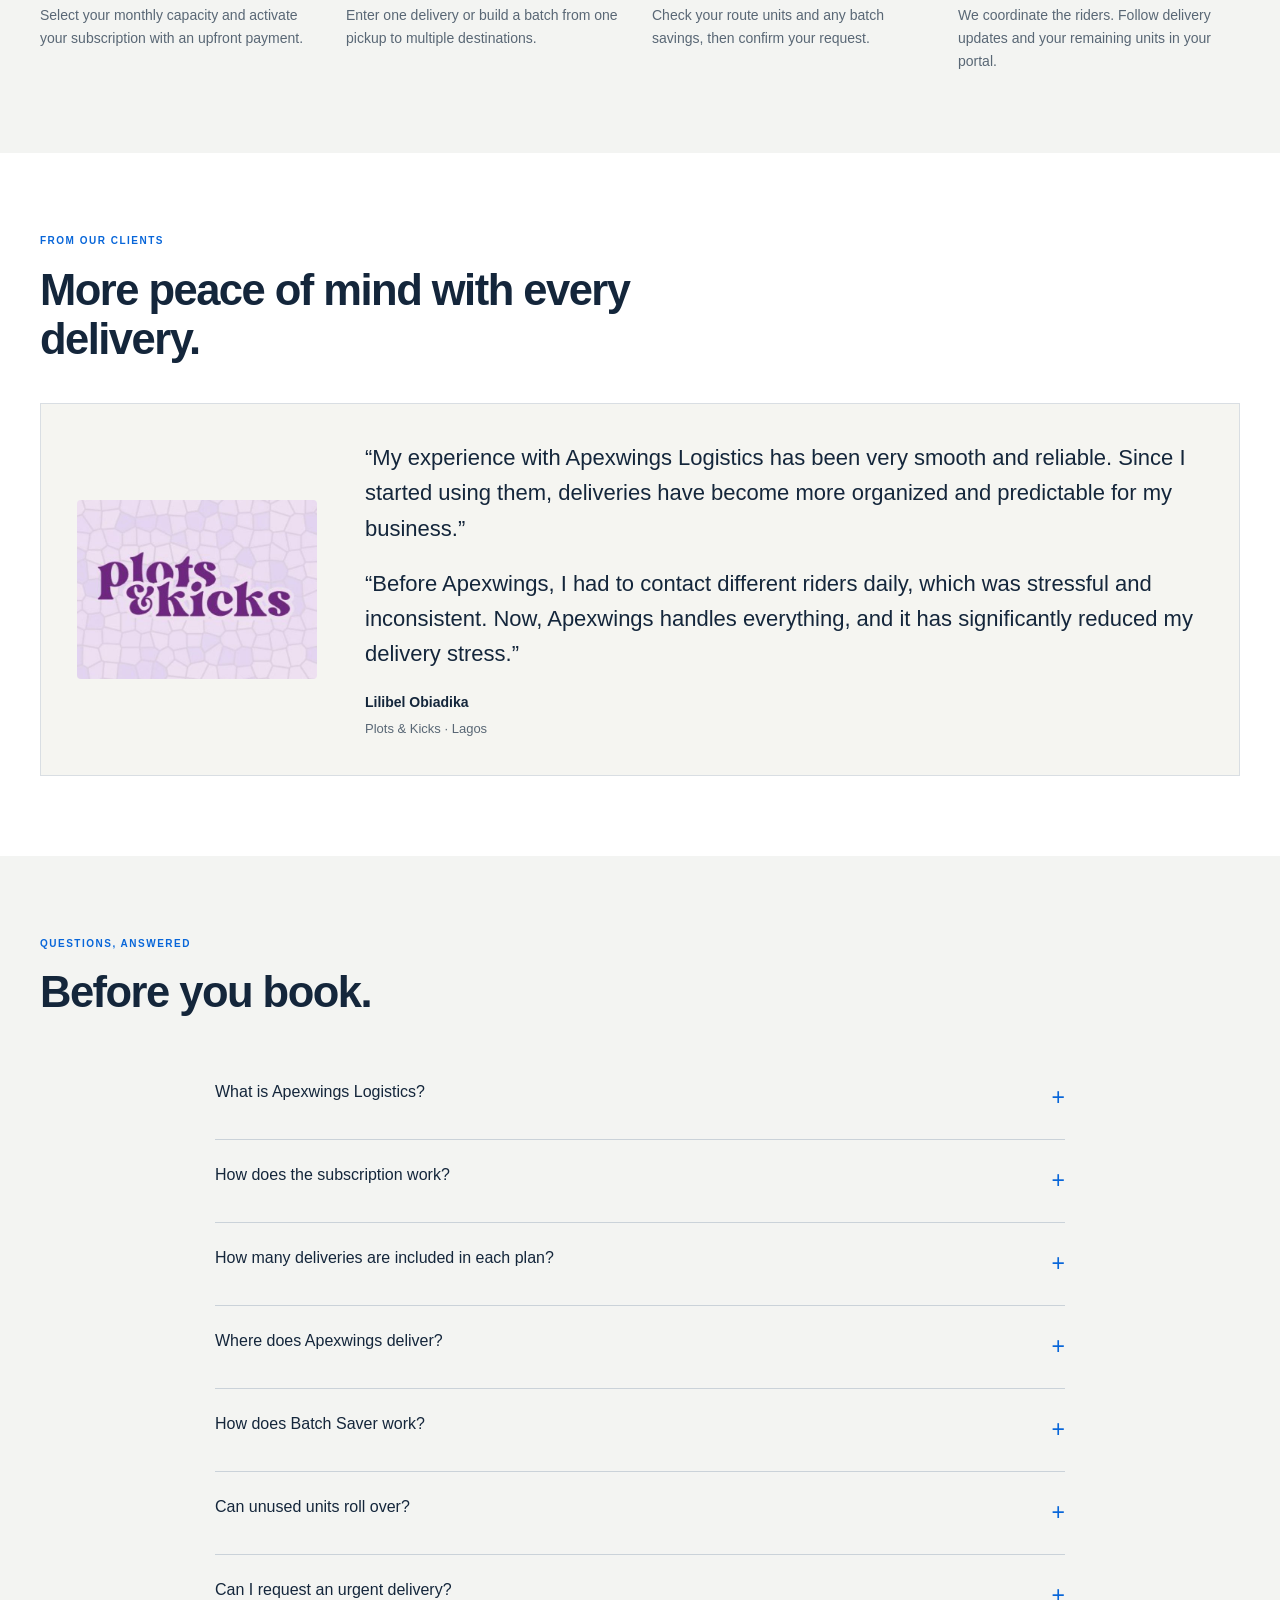
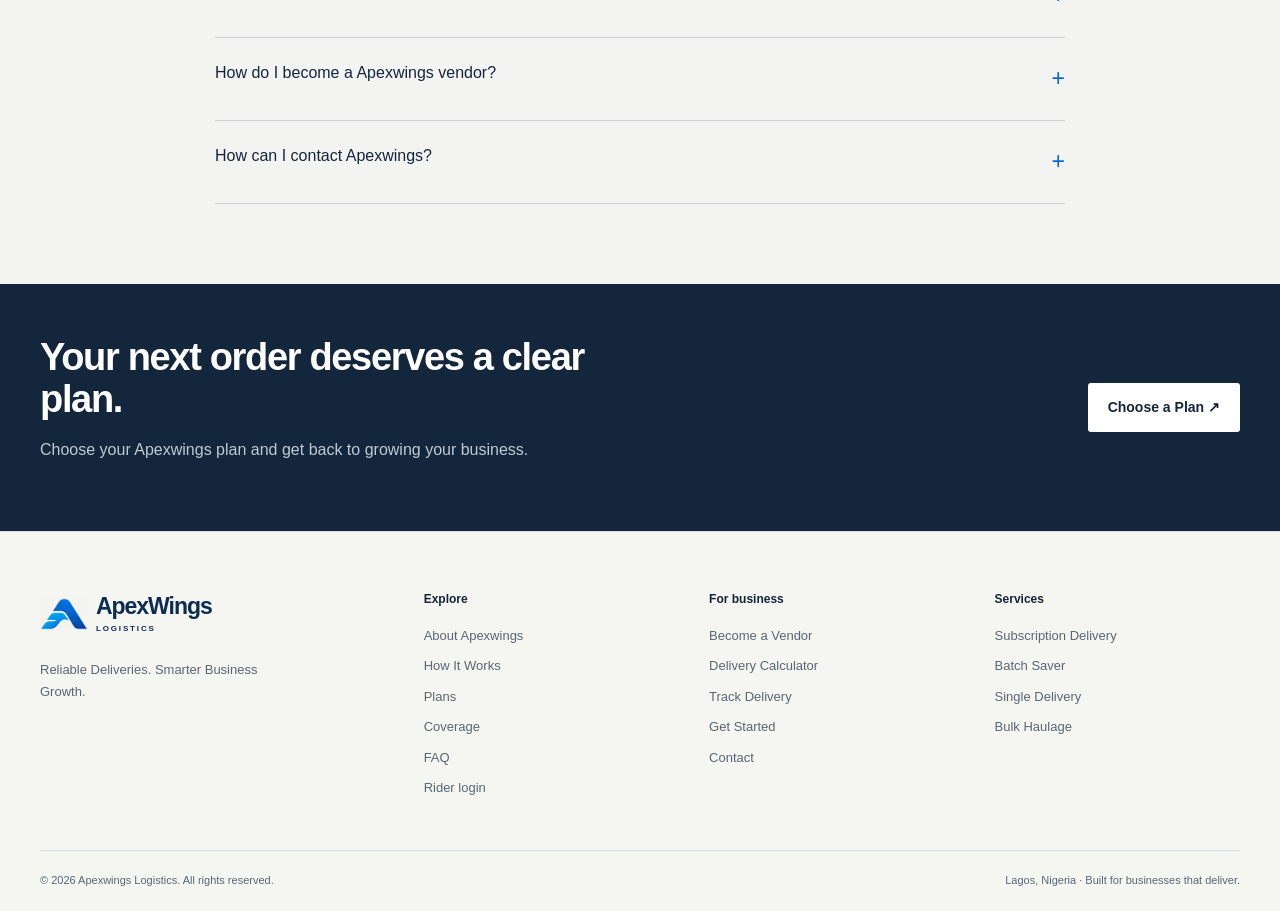
==== commit 4bd839e3: "new45" ====
--- a/index.html
+++ b/index.html
@@ -3,12 +3,14 @@
 <head>
 <meta charset="UTF-8">
 <meta name="viewport" content="width=device-width, initial-scale=1.0">
-<meta name="description" content="Fiable Logistics is a subscription-based delivery service helping Lagos businesses manage recurring last-mile deliveries with predictable costs.">
+<meta name="description" content="Apexwings Logistics is a subscription-based delivery service helping Lagos businesses manage recurring last-mile deliveries with predictable costs.">
 <meta name="theme-color" content="#1769e0">
-<title>Fiable Logistics | Reliable Deliveries. Smarter Business Growth.</title>
+<title>Apexwings Logistics | Reliable Deliveries. Smarter Business Growth.</title>
 <link rel="stylesheet" href="fiable.css?v=5">
 <link rel="stylesheet" href="design.css?v=2">
 <link rel="stylesheet" href="home.css?v=1">
+<link rel="stylesheet" href="brand.css?v=1">
+<link rel="icon" type="image/png" href="images/apexwings-symbol.png">
 </head>
 <body class="home-page">
 <a class="skip-link" href="#main-content">Skip to content</a>
@@ -20,9 +22,9 @@
 </div>
 <header>
     <nav class="container">
-        <a class="brand" href="index.html" aria-label="Fiable Logistics home">
-        <img class="brand-logo" src="images/Logo2.png" alt="" width="44" height="56">
-<span class="brand-wordmark">FIABLE<small>LOGISTICS</small></span>
+        <a class="brand apex-brand" href="index.html" aria-label="Apexwings Logistics home">
+        <img class="apex-brand-symbol" src="images/apexwings-symbol.png" alt="" width="48" height="48">
+<span class="brand-wordmark apex-brand-name">ApexWings<small>LOGISTICS</small></span>
         </a>
         <button class="menu-btn" type="button" aria-label="Open menu" aria-expanded="false" aria-controls="site-navigation">☰</button>
         <div class="nav-links" id="site-navigation">
@@ -51,7 +53,7 @@
 <div class="hero-note">Already expecting a parcel? <a href="track.html">Track your delivery →</a></div>
 </div>
 <section class="workspace-preview" aria-labelledby="workspace-title">
-<div class="workspace-top"><div><span class="workspace-brand">FIABLE</span><h2 id="workspace-title">Your delivery workspace</h2></div><span class="example-badge">Example preview</span></div>
+<div class="workspace-top"><div><span class="workspace-brand">APEXWINGS</span><h2 id="workspace-title">Your delivery workspace</h2></div><span class="example-badge">Example preview</span></div>
 <div class="workspace-body">
 <div class="workspace-plan"><span>Growth plan</span><span>75 monthly units</span></div>
 <div class="workspace-stats">
@@ -80,9 +82,9 @@
 </div>
 </div></section>
 <section id="batch-saver" class="section home-batch" aria-labelledby="batch-saver-title"><div class="container home-batch-grid">
-<div class="home-batch-copy"><div class="eyebrow">Fiable Batch Saver · For subscribers</div><h2 id="batch-saver-title">One pickup.<br>A smarter batch.</h2><p>Add deliveries across Lagos in one request. We group destinations using your pickup and delivery areas, then calculate the units and savings for each eligible group.</p>
+<div class="home-batch-copy"><div class="eyebrow">Apexwings Batch Saver · For subscribers</div><h2 id="batch-saver-title">One pickup.<br>A smarter batch.</h2><p>Add deliveries across Lagos in one request. We group destinations using your pickup and delivery areas, then calculate the units and savings for each eligible group.</p>
 <ol class="batch-explainer"><li><span>01</span><div><strong>Enter your pickup once</strong><p>One address, contact and delivery window for the batch.</p></div></li><li><span>02</span><div><strong>Add your destinations</strong><p>Include each recipient, address and package details.</p></div></li><li><span>03</span><div><strong>Review, confirm and track</strong><p>See the units before booking. Every delivery gets its own tracking code.</p></div></li></ol>
-<div class="batch-cta"><a class="btn btn-primary" href="portal.html?view=batch">Book a batch in your portal <span aria-hidden="true">→</span></a><a class="text-link" href="services.html#plans">New to Fiable? Choose a plan <span aria-hidden="true">↗</span></a></div>
+<div class="batch-cta"><a class="btn btn-primary" href="portal.html?view=batch">Book a batch in your portal <span aria-hidden="true">→</span></a><a class="text-link" href="services.html#plans">New to Apexwings? Choose a plan <span aria-hidden="true">↗</span></a></div>
 </div>
 <div class="batch-example" aria-labelledby="batch-example-title"><div class="batch-example-heading"><span class="service-card-icon"><svg class="site-icon" aria-hidden="true"><use href="images/site-icons.svg#batch"></use></svg></span><div><span class="eyebrow">Try an example</span><h3 id="batch-example-title">See how the units add up.</h3></div></div>
 <label for="batchExampleRoute">Six deliveries from Egbeda</label><select id="batchExampleRoute" aria-describedby="batch-example-note"><option value="mixed">4 Chevron + 2 Ikeja deliveries</option><option value="lekki">6 Chevron deliveries</option><option value="ikeja">6 Ikeja deliveries</option></select>
@@ -115,7 +117,7 @@
 <div class="value-card">
 <div class="icon" aria-hidden="true">03</div>
 <h3>Support for your business</h3>
-<p>Subscribers receive promotional visibility through Fiable's vendor network and social channels.</p>
+<p>Subscribers receive promotional visibility through Apexwings' vendor network and social channels.</p>
 </div>
 <div class="value-card">
 <div class="icon" aria-hidden="true">04</div>
@@ -162,8 +164,8 @@
 <img class="client-logo" src="images/plots-and-kicks.jpeg" alt="Plots &amp; Kicks logo" width="636" height="475" loading="lazy">
 <div class="client-testimonial-copy">
 <blockquote>
-<p>“My experience with Fiable Logistics has been very smooth and reliable. Since I started using them, deliveries have become more organized and predictable for my business.”</p>
-<p>“Before Fiable, I had to contact different riders daily, which was stressful and inconsistent. Now, Fiable handles everything, and it has significantly reduced my delivery stress.”</p>
+<p>“My experience with Apexwings Logistics has been very smooth and reliable. Since I started using them, deliveries have become more organized and predictable for my business.”</p>
+<p>“Before Apexwings, I had to contact different riders daily, which was stressful and inconsistent. Now, Apexwings handles everything, and it has significantly reduced my delivery stress.”</p>
 </blockquote>
 <figcaption><strong>Lilibel Obiadika</strong><span>Plots &amp; Kicks · Lagos</span></figcaption>
 </div>
@@ -178,14 +180,14 @@
 </div>
 <div class="faq-grid">
 <div class="faq">
-<button>What is Fiable Logistics? <span>+</span>
-</button>
-<p>Fiable is a subscription-based last-mile delivery service for Lagos businesses, vendors and online sellers.</p>
+<button>What is Apexwings Logistics? <span>+</span>
+</button>
+<p>Apexwings is a subscription-based last-mile delivery service for Lagos businesses, vendors and online sellers.</p>
 </div>
 <div class="faq">
 <button>How does the subscription work? <span>+</span>
 </button>
-<p>Choose a plan, pay upfront, receive your monthly delivery units and book deliveries through the Fiable process.</p>
+<p>Choose a plan, pay upfront, receive your monthly delivery units and book deliveries through the Apexwings process.</p>
 </div>
 <div class="faq">
 <button>How many deliveries are included in each plan? <span>+</span>
@@ -193,7 +195,7 @@
 <p>Basic includes 45 units, Growth includes 75 units and Business includes 110 units. A delivery can use between 1 and 7 units based on its route.</p>
 </div>
 <div class="faq">
-<button>Where does Fiable deliver? <span>+</span>
+<button>Where does Apexwings deliver? <span>+</span>
 </button>
 <p>We operate across structured zones in Mainland, Island, Lekki and selected extended areas including Ikorodu, Badagry, Epe and Apapa.</p>
 </div>
@@ -212,12 +214,12 @@
 <p>Urgent and food delivery requirements may be handled according to operational availability. Express delivery is ₦2,000 per unit.</p>
 </div>
 <div class="faq">
-<button>How do I become a Fiable vendor? <span>+</span>
-</button>
-<p>Complete the application on our <a href="get-started.html">Get Started page</a>. A Fiable representative will contact you to confirm your business needs and next steps.</p>
-</div>
-<div class="faq">
-<button>How can I contact Fiable? <span>+</span>
+<button>How do I become a Apexwings vendor? <span>+</span>
+</button>
+<p>Complete the application on our <a href="get-started.html">Get Started page</a>. A Apexwings representative will contact you to confirm your business needs and next steps.</p>
+</div>
+<div class="faq">
+<button>How can I contact Apexwings? <span>+</span>
 </button>
 <p>Send a message through our <a href="contact.html">contact page</a> or <a href="https://wa.me/2347015414492" target="_blank" rel="noopener noreferrer">chat on WhatsApp</a> at +234 701 541 4492.</p>
 </div>
@@ -228,7 +230,7 @@
 <div class="container cta-flex">
 <div>
 <h2>Your next order deserves a clear plan.</h2>
-<p>Choose your Fiable plan and get back to growing your business.</p>
+<p>Choose your Apexwings plan and get back to growing your business.</p>
 </div>
 <a class="btn btn-primary" href="services.html#plans">Choose a Plan ↗</a>
 </div>
@@ -237,19 +239,20 @@
 <footer>
 <div class="container footer-grid">
 <div class="footer-brand">
-<a class="brand" href="index.html" aria-label="Fiable Logistics home">
-<img class="brand-logo" src="images/Logo2.png" alt="" width="44" height="56">
-<span class="brand-wordmark">FIABLE<small>LOGISTICS</small></span>
+<a class="brand apex-brand" href="index.html" aria-label="Apexwings Logistics home">
+<img class="apex-brand-symbol" src="images/apexwings-symbol.png" alt="" width="48" height="48">
+<span class="brand-wordmark apex-brand-name">ApexWings<small>LOGISTICS</small></span>
 </a>
 <p>Reliable Deliveries. Smarter Business Growth.</p>
 </div>
 <div class="footer-col">
 <strong>Explore</strong>
-<a href="about.html">About Fiable</a>
+<a href="about.html">About Apexwings</a>
 <a href="index.html#how">How It Works</a>
 <a href="services.html#plans">Plans</a>
 <a href="services.html#coverage">Coverage</a>
 <a href="index.html#faq">FAQ</a>
+<a href="rider.html">Rider login</a>
 </div>
 <div class="footer-col">
 <strong>For business</strong>
@@ -268,13 +271,13 @@
 </div>
 </div>
 <div class="container copyright">
-<span>© 2026 Fiable Logistics. All rights reserved.</span>
+<span>© 2026 Apexwings Logistics. All rights reserved.</span>
 <span>Lagos, Nigeria · Built for businesses that deliver.</span>
 </div>
 </footer>
 <div class="toast" id="toast" role="status">
 </div>
-<a class="whatsapp-contact" href="https://wa.me/2347015414492" target="_blank" rel="noopener noreferrer" aria-label="Chat with Fiable on WhatsApp (opens in a new tab)" title="Chat with Fiable on WhatsApp"><svg class="site-icon" aria-hidden="true"><use href="images/site-icons.svg#chat"></use></svg></a>
+<a class="whatsapp-contact" href="https://wa.me/2347015414492" target="_blank" rel="noopener noreferrer" aria-label="Chat with Apexwings on WhatsApp (opens in a new tab)" title="Chat with Apexwings on WhatsApp"><svg class="site-icon" aria-hidden="true"><use href="images/site-icons.svg#chat"></use></svg></a>
 <button class="back-to-top" id="backToTop" type="button" aria-label="Back to top">↑</button>
 <script src="site.js"></script>
 <script src="home.js?v=1"></script>
--- a/brand.css
+++ b/brand.css
@@ -0,0 +1,53 @@
+/* ApexWings identity shared by the website and every portal. */
+.apex-brand {
+  display:inline-flex;
+  align-items:center;
+  justify-content:flex-start;
+  gap:8px;
+  inline-size:auto;
+  block-size:auto;
+  flex-shrink:0;
+  color:#0c2d51;
+  text-decoration:none;
+}
+.apex-brand:hover { text-decoration:none; }
+.apex-brand .apex-brand-symbol {
+  display:block;
+  inline-size:48px;
+  block-size:48px;
+  max-block-size:none;
+  object-fit:contain;
+  flex-shrink:0;
+  mix-blend-mode:multiply;
+}
+.apex-brand .apex-brand-name {
+  display:flex;
+  flex-direction:column;
+  color:#0c2d51;
+  font-family:"Segoe UI",Arial,sans-serif;
+  font-size:23px;
+  font-weight:750;
+  letter-spacing:-.045em;
+  line-height:1;
+}
+.apex-brand .apex-brand-name small {
+  display:block;
+  margin-block-start:7px;
+  font-size:8px;
+  font-weight:600;
+  letter-spacing:.23em;
+  line-height:1;
+}
+.auth-logo .apex-logo-full {
+  display:block;
+  inline-size:220px;
+  max-inline-size:100%;
+  block-size:auto;
+  mix-blend-mode:multiply;
+}
+.sidebar .apex-brand .apex-brand-symbol { inline-size:42px; block-size:42px; }
+.sidebar .apex-brand .apex-brand-name { font-size:21px; }
+@media(max-width:760px) {
+  .apex-brand .apex-brand-symbol { inline-size:42px; block-size:42px; }
+  .apex-brand .apex-brand-name { font-size:21px; }
+}
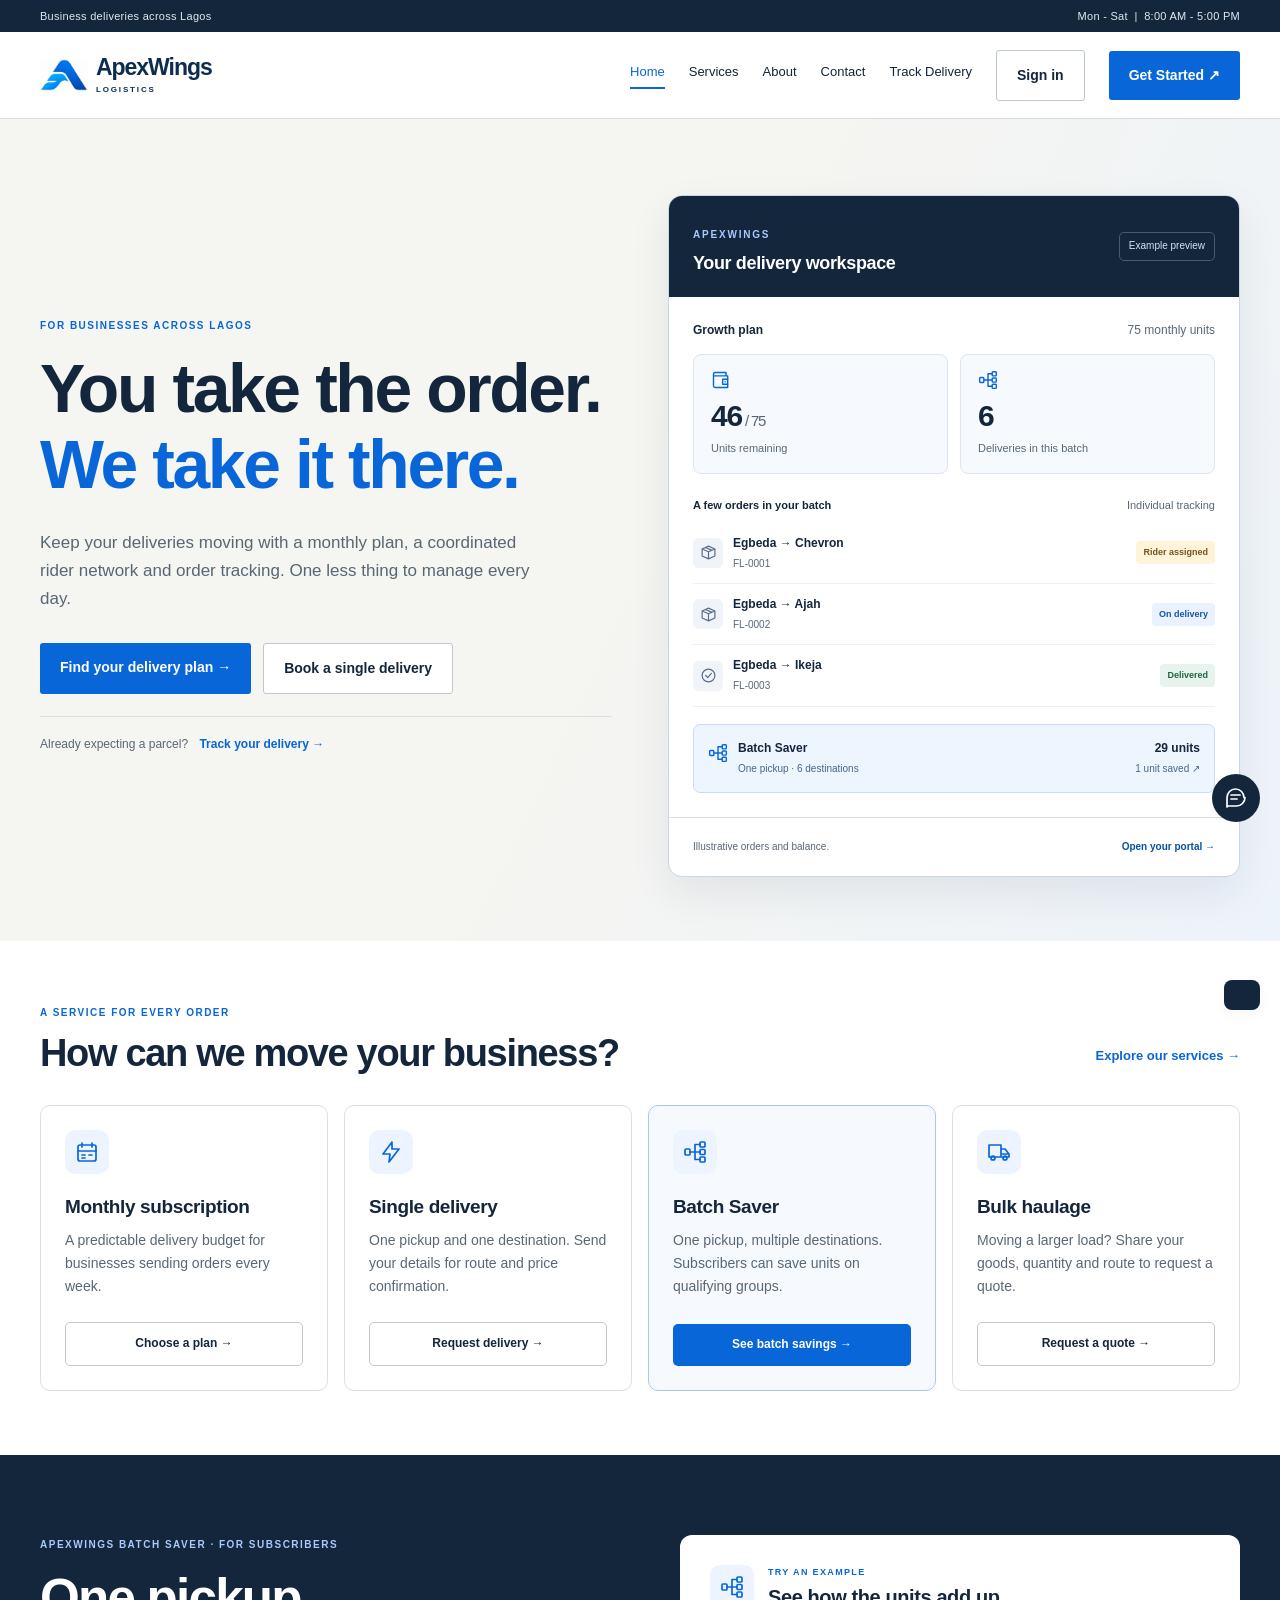
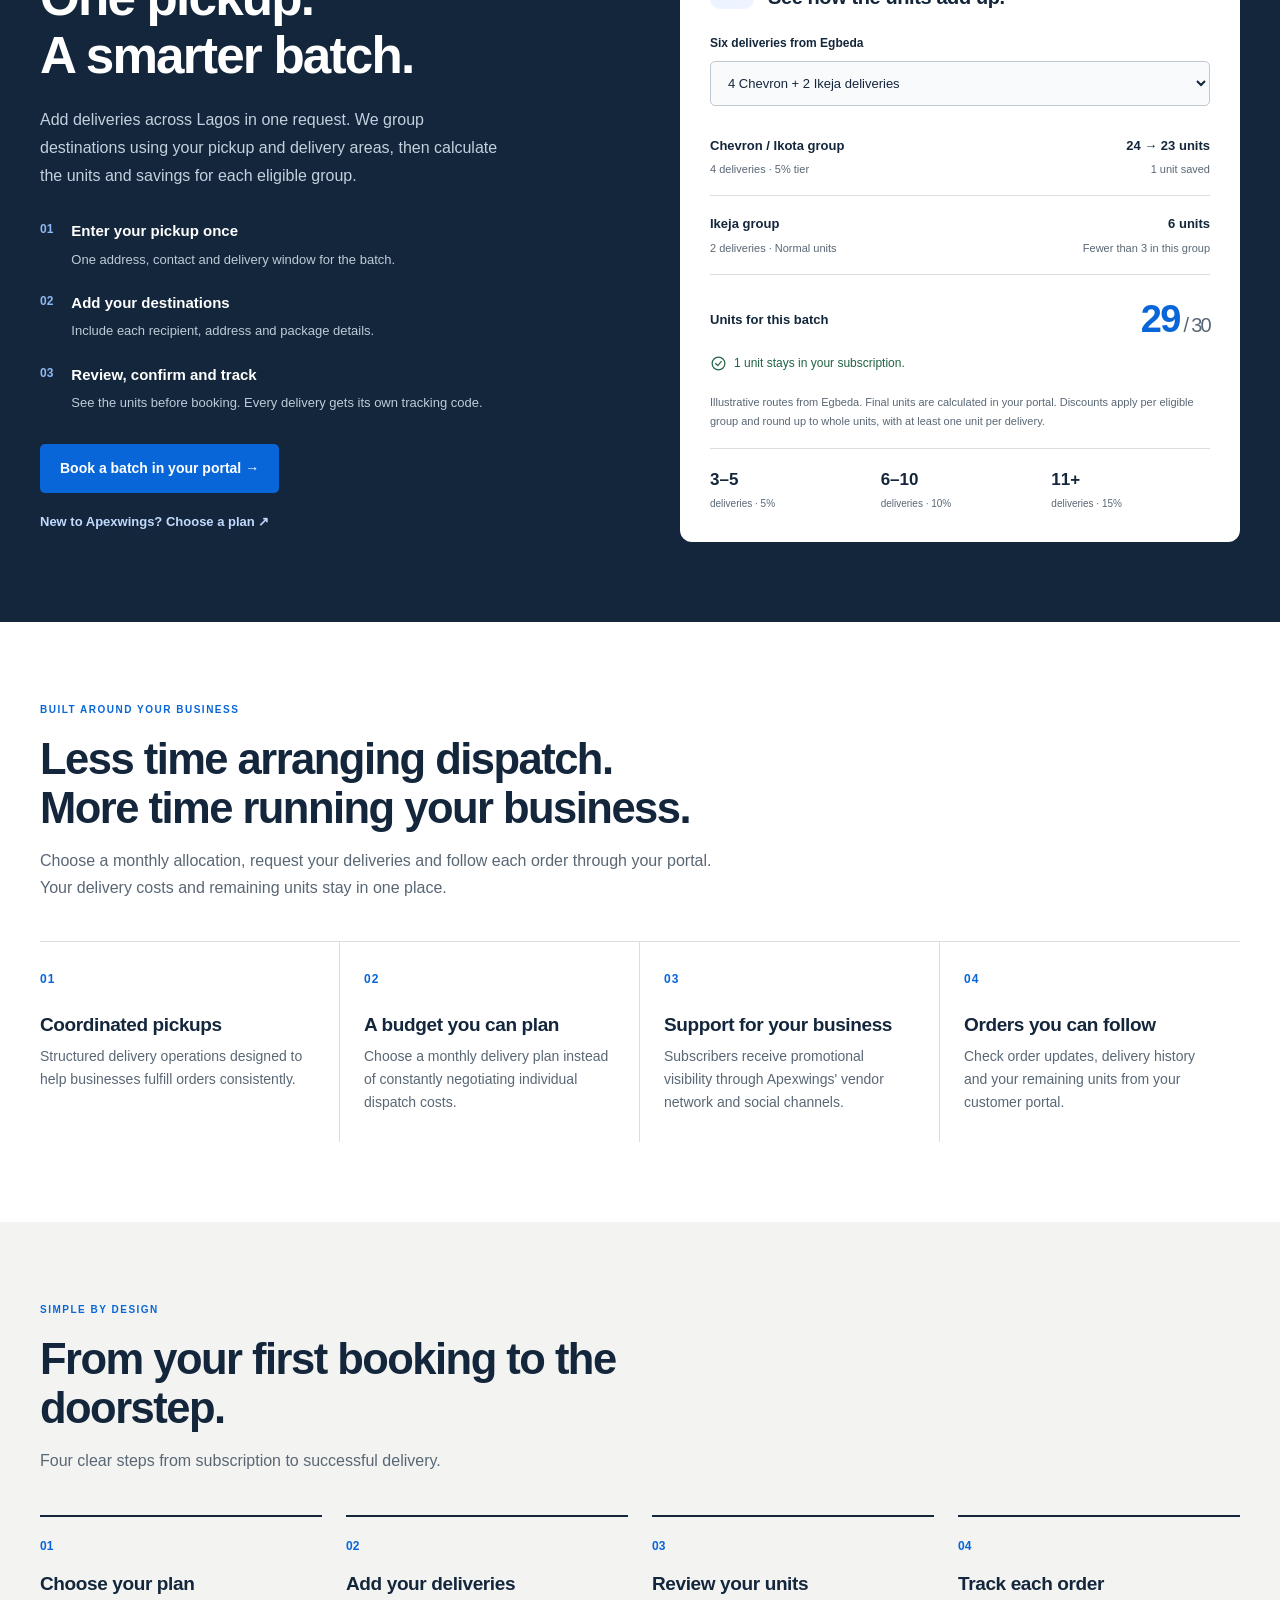
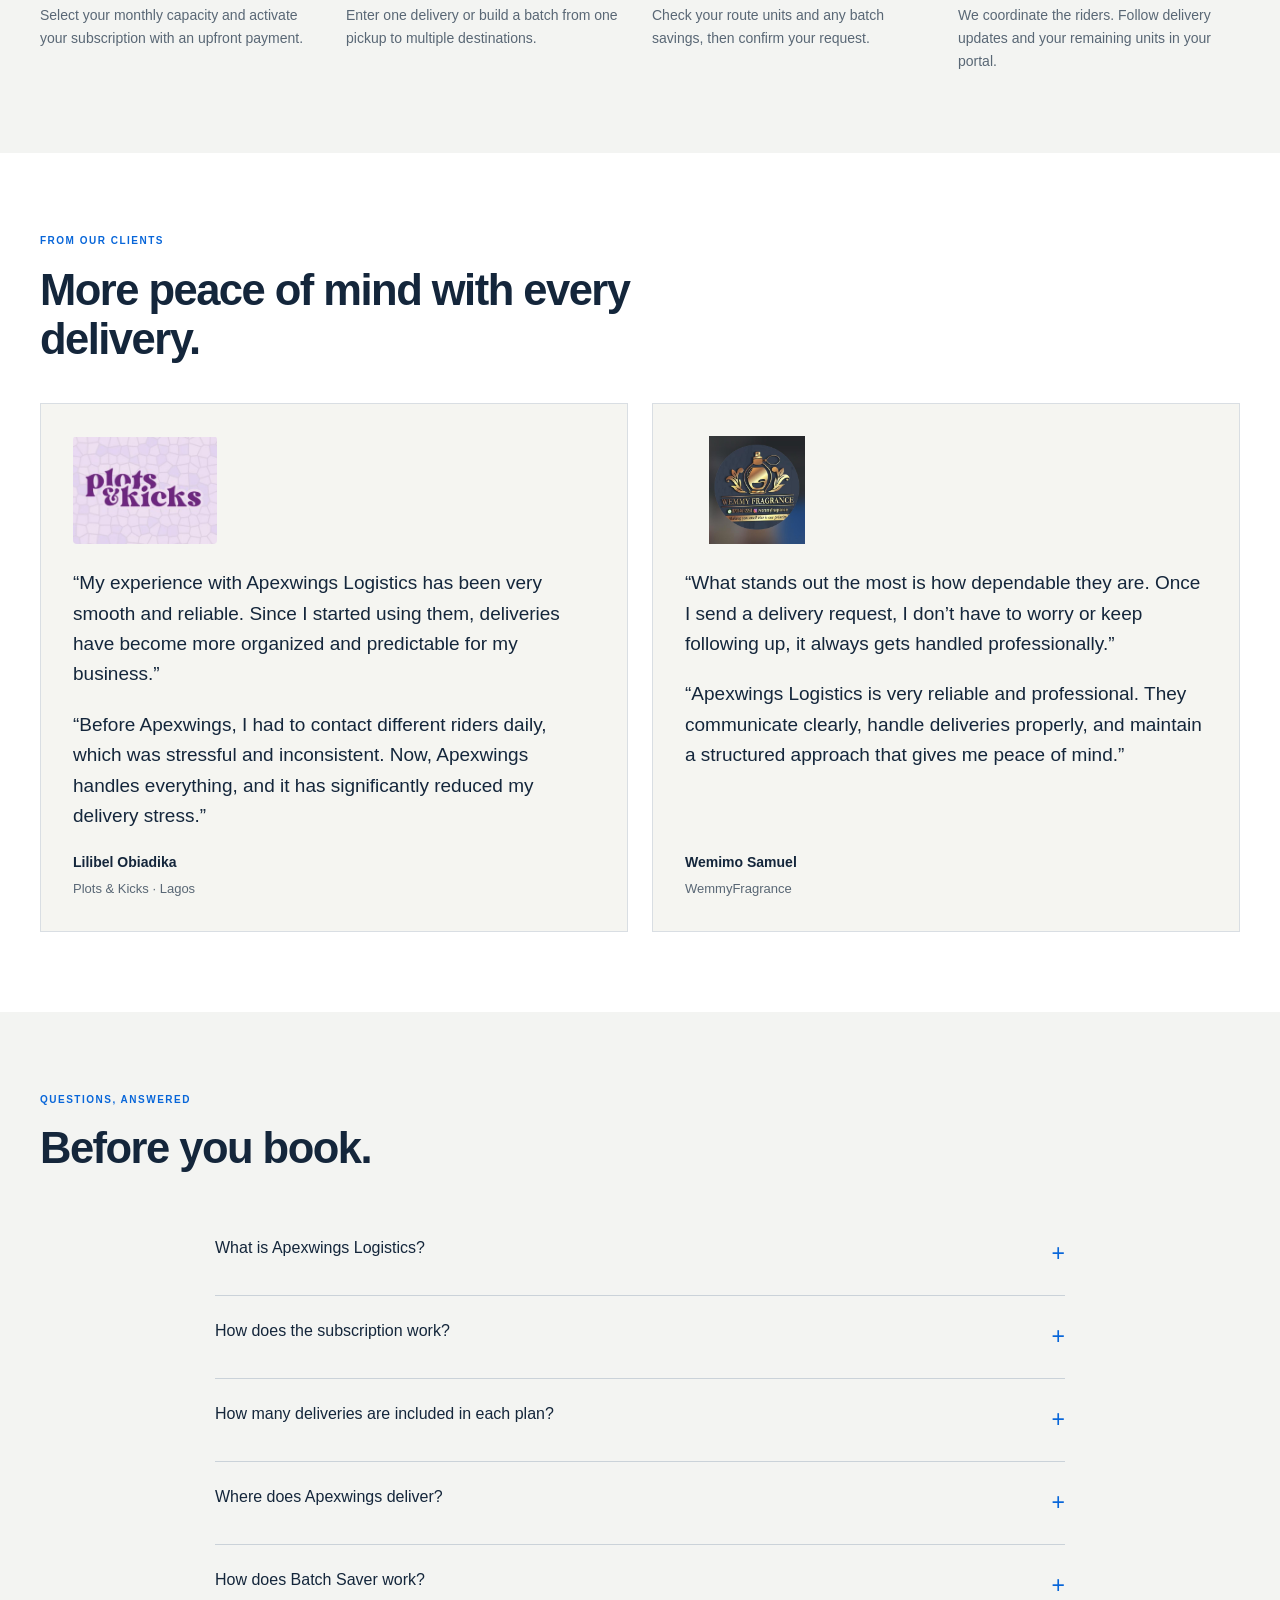
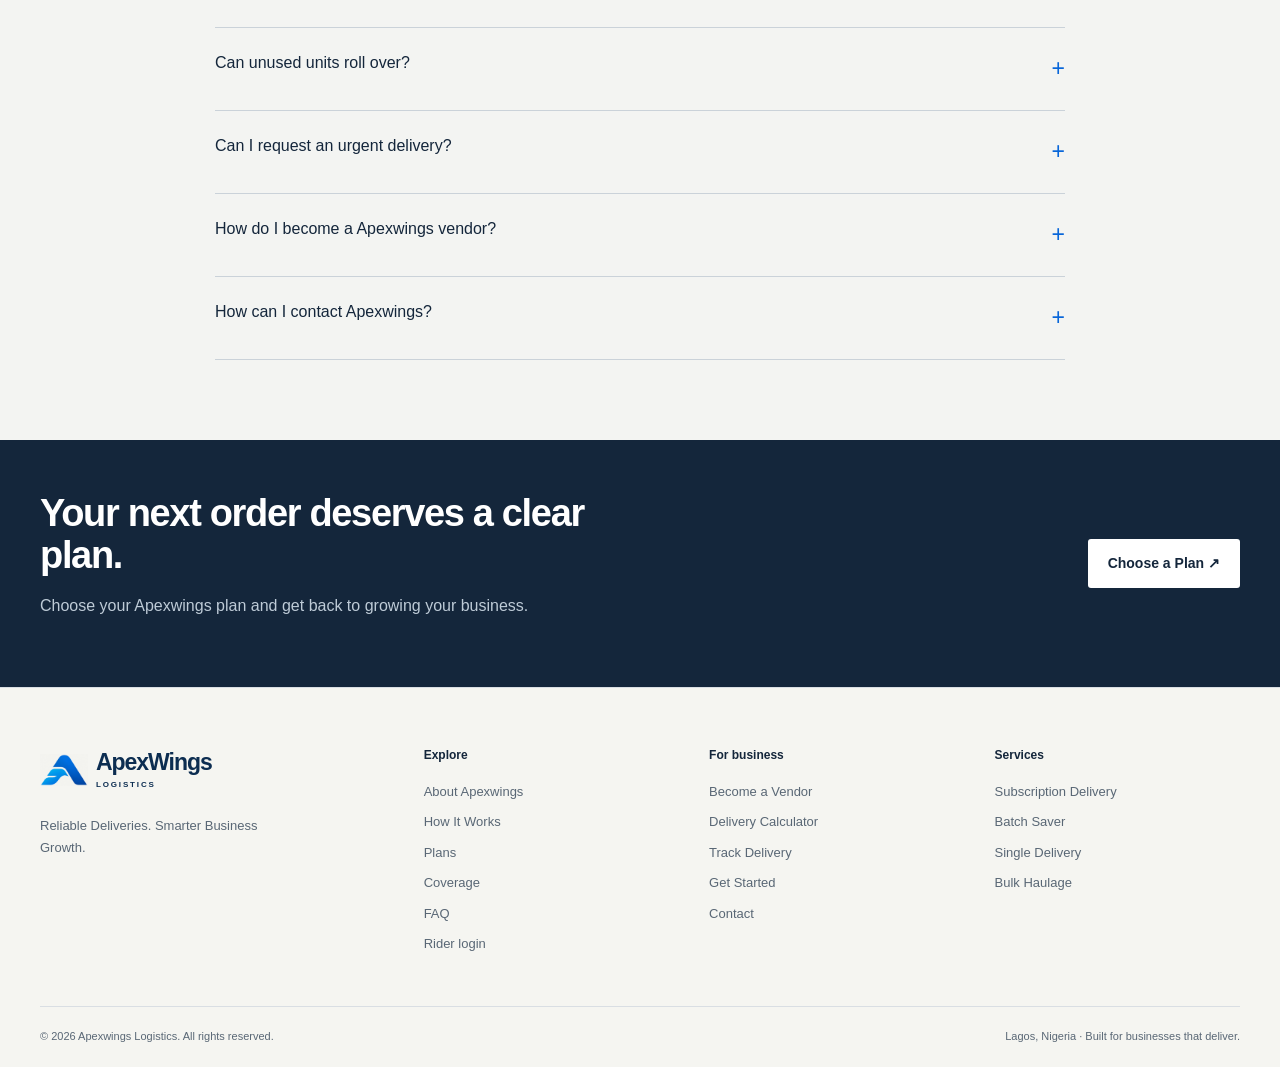
==== commit 982dabb9: "new48" ====
--- a/index.html
+++ b/index.html
@@ -7,7 +7,7 @@
 <meta name="theme-color" content="#1769e0">
 <title>Apexwings Logistics | Reliable Deliveries. Smarter Business Growth.</title>
 <link rel="stylesheet" href="fiable.css?v=5">
-<link rel="stylesheet" href="design.css?v=2">
+<link rel="stylesheet" href="design.css?v=5">
 <link rel="stylesheet" href="home.css?v=1">
 <link rel="stylesheet" href="brand.css?v=1">
 <link rel="icon" type="image/png" href="images/apexwings-symbol.png">
@@ -160,6 +160,7 @@
 <div class="eyebrow">From our clients</div>
 <h2 id="testimonials-heading">More peace of mind with every delivery.</h2>
 </div>
+<div class="testimonials-grid">
 <figure class="client-testimonial">
 <img class="client-logo" src="images/plots-and-kicks.jpeg" alt="Plots &amp; Kicks logo" width="636" height="475" loading="lazy">
 <div class="client-testimonial-copy">
@@ -170,6 +171,17 @@
 <figcaption><strong>Lilibel Obiadika</strong><span>Plots &amp; Kicks · Lagos</span></figcaption>
 </div>
 </figure>
+<figure class="client-testimonial">
+<img class="client-logo" src="images/wemmyfragrance.jpeg" alt="WemmyFragrance logo" width="618" height="694" loading="lazy">
+<div class="client-testimonial-copy">
+<blockquote>
+<p>“What stands out the most is how dependable they are. Once I send a delivery request, I don’t have to worry or keep following up, it always gets handled professionally.”</p>
+<p>“Apexwings Logistics is very reliable and professional. They communicate clearly, handle deliveries properly, and maintain a structured approach that gives me peace of mind.”</p>
+</blockquote>
+<figcaption><strong>Wemimo Samuel</strong><span>WemmyFragrance</span></figcaption>
+</div>
+</figure>
+</div>
 </div>
 </section>
 <section id="faq" class="section section-soft">
--- a/design.css
+++ b/design.css
@@ -111,13 +111,15 @@
 .skip-link:focus { top:10px; }
 a:focus-visible,button:focus-visible { outline:3px solid var(--blue); outline-offset:4px; }
 main [id] { scroll-margin-top:105px; }
-.client-testimonial { display:grid; grid-template-columns:240px minmax(0,1fr); gap:48px; align-items:center; margin:0; padding:36px; border:1px solid var(--line); background:#f5f5f1; }
-.client-logo { display:block; inline-size:100%; block-size:auto; border-radius:4px; }
-.client-testimonial blockquote { margin:0; font-size:clamp(17px,2vw,22px); line-height:1.6; color:var(--ink); }
+.testimonials-grid { display:grid; grid-template-columns:repeat(2,minmax(0,1fr)); gap:24px; }
+.client-testimonial { display:flex; flex-direction:column; gap:24px; min-inline-size:0; margin:0; padding:32px; border:1px solid var(--line); background:#f5f5f1; }
+.client-logo { display:block; inline-size:144px; max-inline-size:100%; block-size:108px; object-fit:contain; border-radius:4px; }
+.client-testimonial-copy { display:flex; flex-direction:column; flex:1; }
+.client-testimonial blockquote { margin:0; font-size:clamp(17px,1.5vw,19px); line-height:1.6; color:var(--ink); }
 .client-testimonial blockquote p { margin:0 0 20px; }
-.client-testimonial figcaption { display:flex; flex-direction:column; gap:3px; font-size:14px; }
+.client-testimonial figcaption { display:flex; flex-direction:column; gap:3px; margin-block-start:auto; font-size:14px; }
 .client-testimonial figcaption span { color:var(--muted); font-size:13px; }
-@media(max-width:760px) { .client-testimonial { grid-template-columns:1fr; gap:24px; padding:24px; } .client-logo { inline-size:180px; max-inline-size:100%; } }
+@media(max-width:760px) { .testimonials-grid { grid-template-columns:1fr; } .client-testimonial { padding:24px; } }
 @media(min-width:761px) and (max-width:1050px) { .nav-links { gap:12px; font-size:12px; } .nav-links .btn { padding:10px 12px; } .brand-wordmark { font-size:18px; } .brand-logo { inline-size:32px; } }
 @media(max-width:900px) { .hero-grid { grid-template-columns:1fr 1fr; gap:32px; } .hero { padding:52px 0; } .hero h1 { font-size:48px; } .hero-copy { font-size:15px; } .hero-actions .btn { padding:12px 15px; } .benefits { grid-template-columns:1fr 1fr; } }
 @media(max-width:760px) {
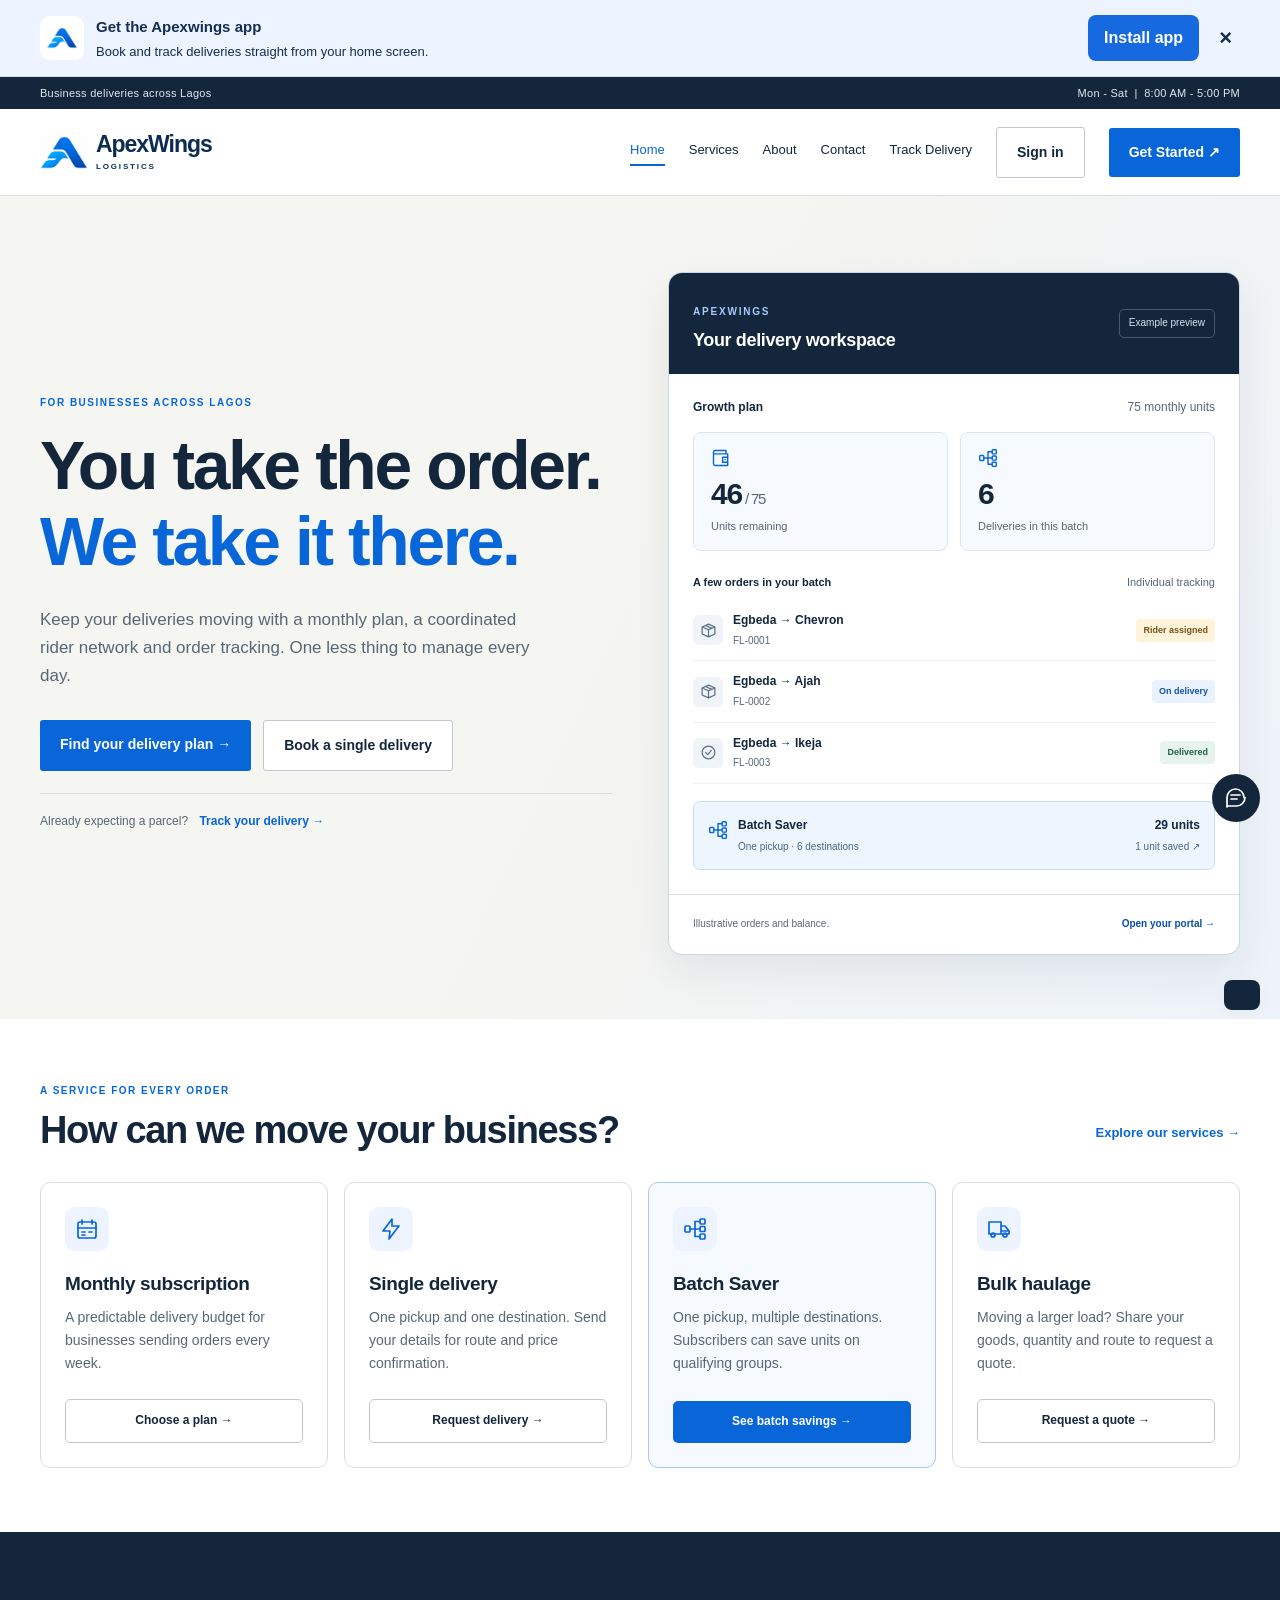
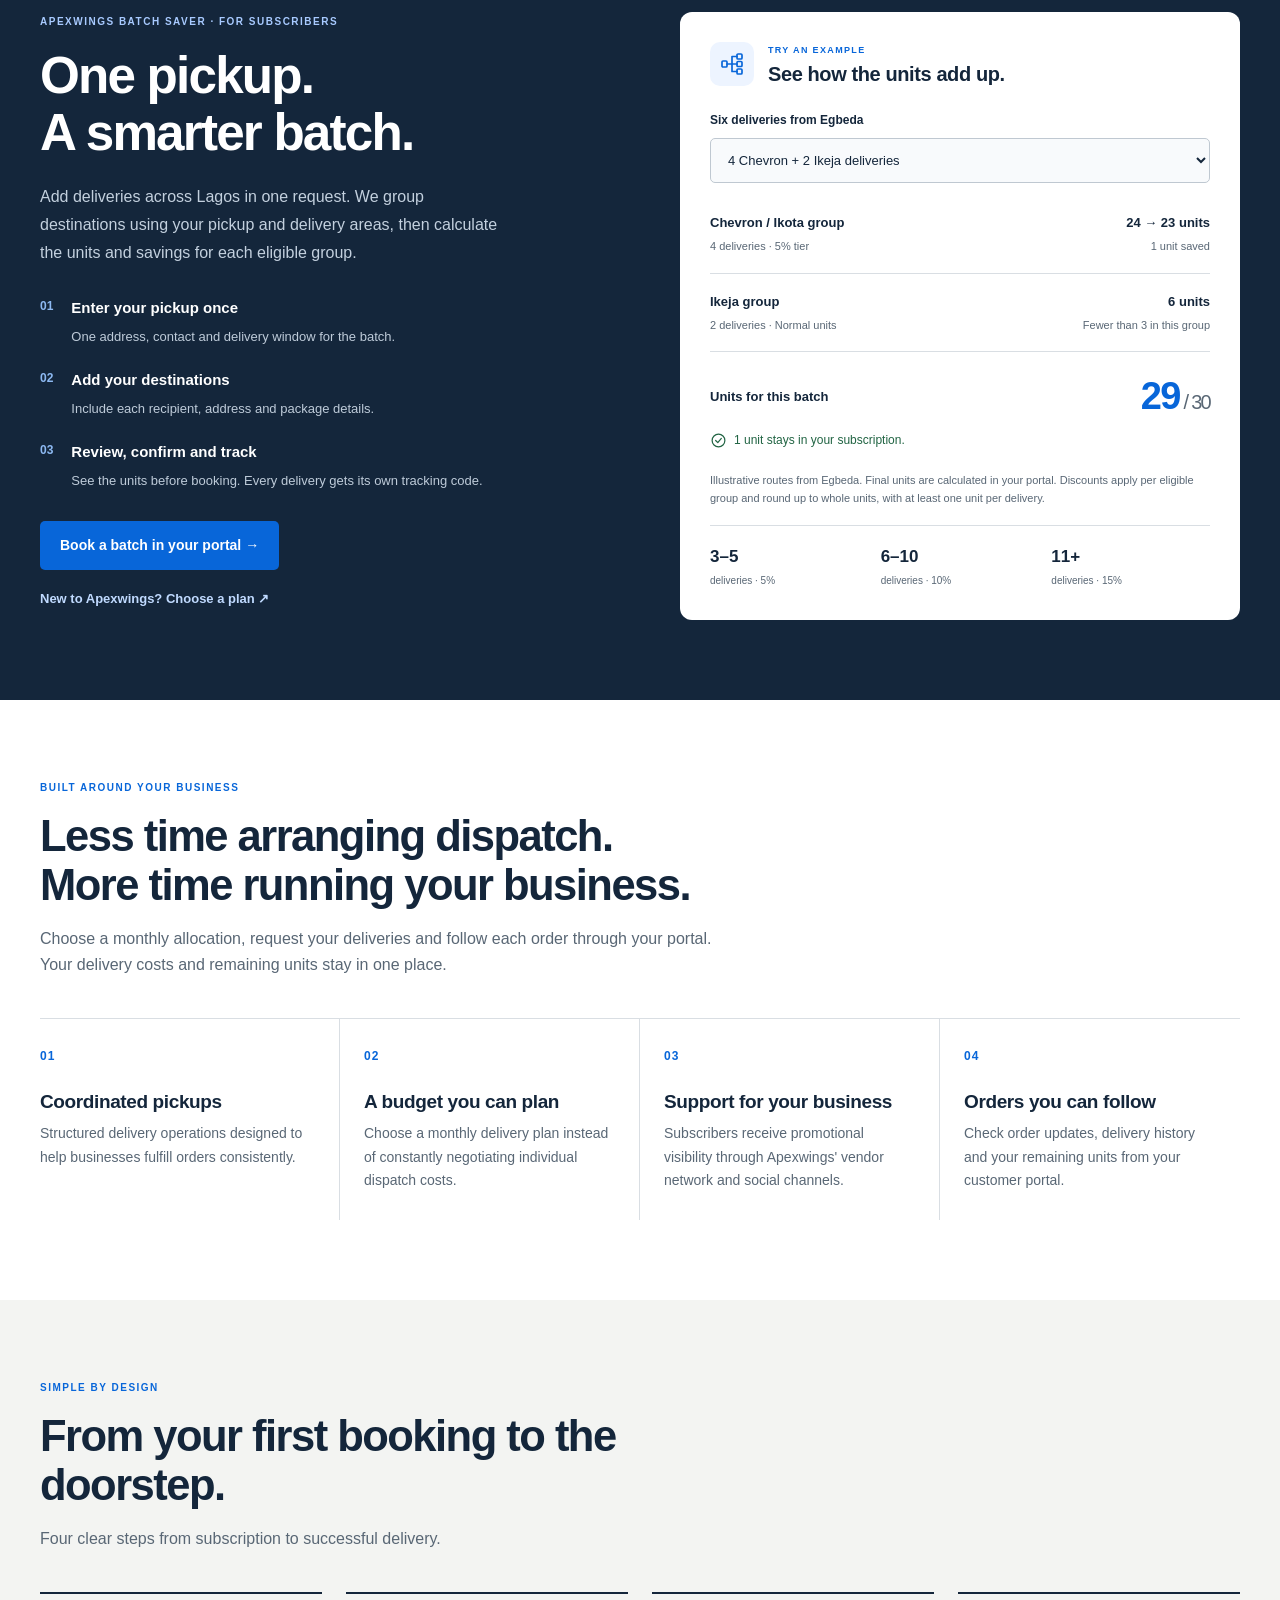
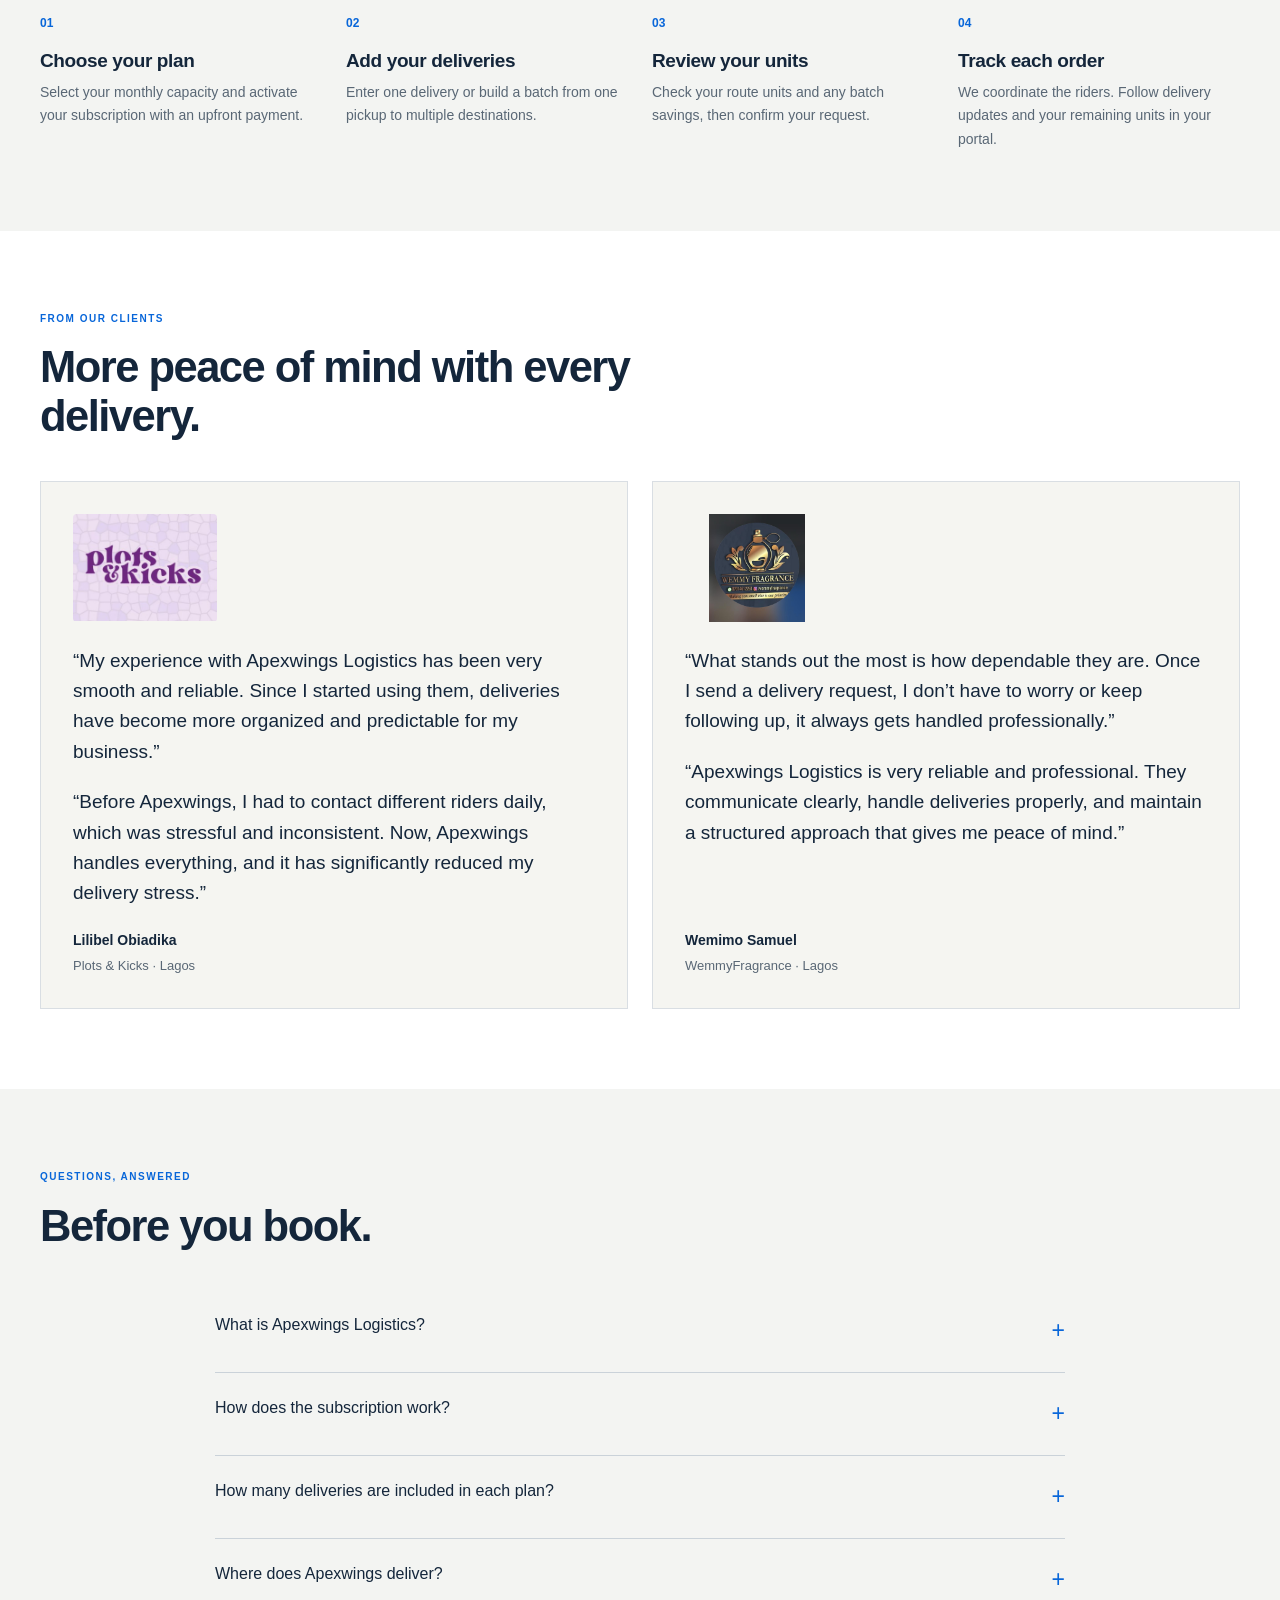
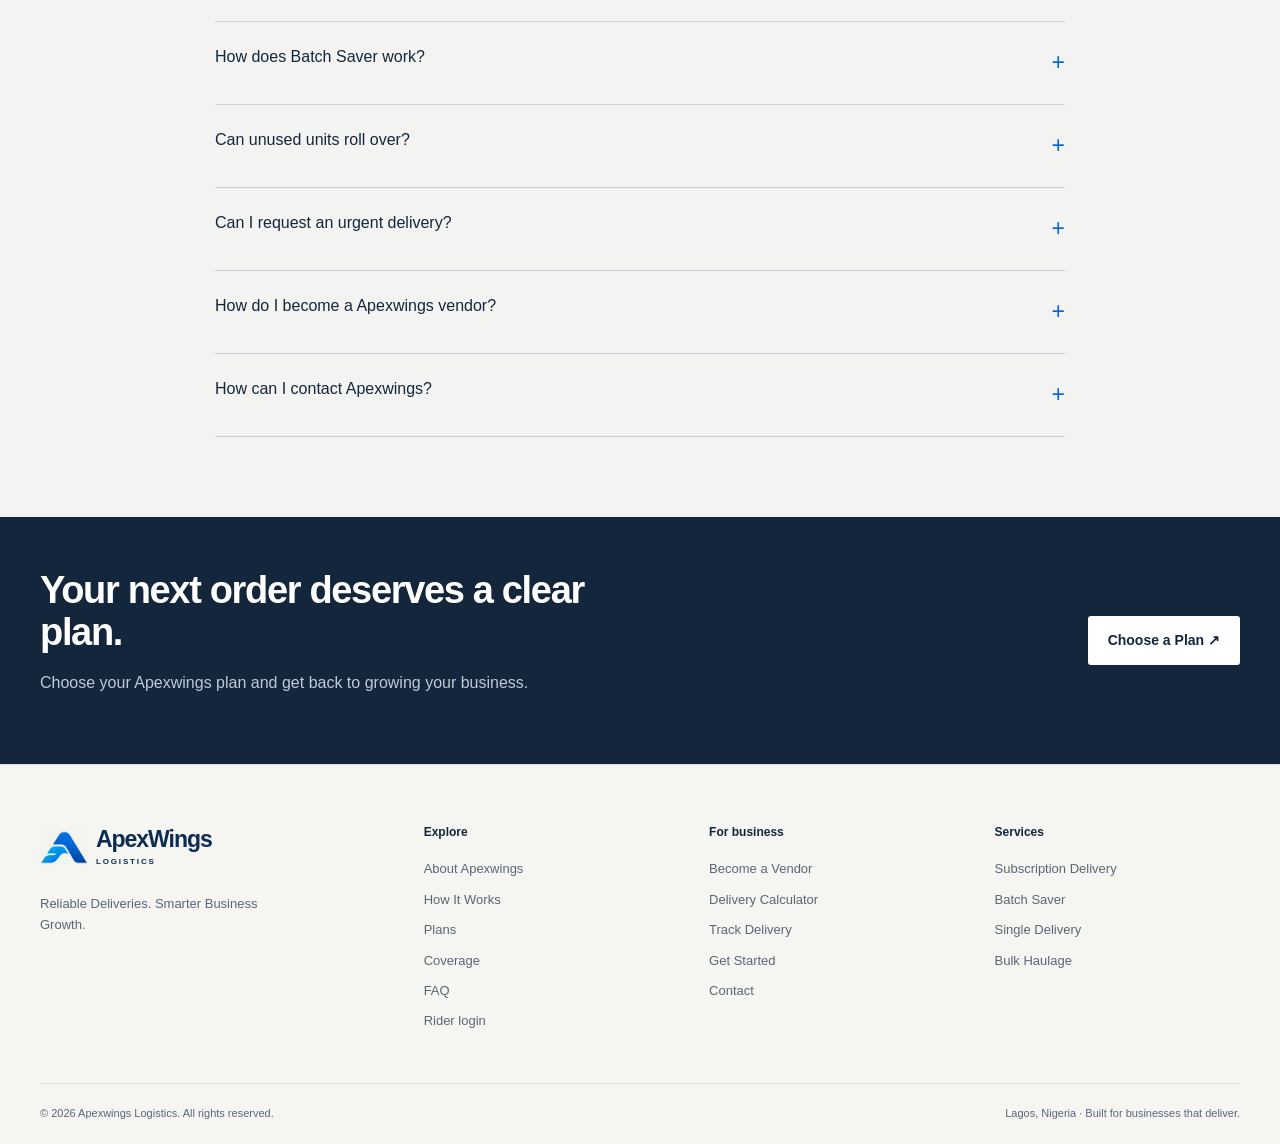
==== commit 1cffc193: "new49" ====
--- a/index.html
+++ b/index.html
@@ -11,6 +11,12 @@
 <link rel="stylesheet" href="home.css?v=1">
 <link rel="stylesheet" href="brand.css?v=1">
 <link rel="icon" type="image/png" href="images/apexwings-symbol.png">
+<link rel="manifest" href="/manifest.webmanifest">
+<link rel="apple-touch-icon" href="/images/app-180.png">
+<meta name="apple-mobile-web-app-capable" content="yes">
+<meta name="apple-mobile-web-app-title" content="Apexwings">
+<link rel="stylesheet" href="/app-install.css?v=1">
+<script src="/app-install.js?v=1" defer></script>
 </head>
 <body class="home-page">
 <a class="skip-link" href="#main-content">Skip to content</a>
@@ -178,7 +184,7 @@
 <p>“What stands out the most is how dependable they are. Once I send a delivery request, I don’t have to worry or keep following up, it always gets handled professionally.”</p>
 <p>“Apexwings Logistics is very reliable and professional. They communicate clearly, handle deliveries properly, and maintain a structured approach that gives me peace of mind.”</p>
 </blockquote>
-<figcaption><strong>Wemimo Samuel</strong><span>WemmyFragrance</span></figcaption>
+<figcaption><strong>Wemimo Samuel</strong><span>WemmyFragrance · Lagos</span></figcaption>
 </div>
 </figure>
 </div>
--- a/design.css
+++ b/design.css
@@ -76,6 +76,14 @@
 .plan.popular,.plan.popular.selected,.plan.selected { transform:none; box-shadow:none; }
 .plan.popular { border-color:var(--blue); border-block-start:4px solid var(--blue); padding-block-start:27px; }
 .plan.selected { outline:2px solid var(--blue); outline-offset:3px; border-width:1px; }
+#plans .plan { transition:transform .2s ease,box-shadow .2s ease,border-color .2s ease; }
+#plans .plan:focus-within { border-color:var(--blue); box-shadow:0 12px 30px rgba(23,105,224,.14); }
+@media (hover:hover) and (pointer:fine) {
+ #plans .plan:hover { transform:translateY(-6px); border-color:var(--blue); box-shadow:0 16px 36px rgba(23,105,224,.16); }
+}
+@media (prefers-reduced-motion:reduce) {
+ #plans .plan:hover { transform:none; }
+}
 .badge { border-radius:2px; font-size:9px; }
 .plan .price { font-family:inherit; font-size:34px; letter-spacing:-.04em; }
 .plan .btn { margin-block-start:auto; }
--- a/app-install.css
+++ b/app-install.css
@@ -0,0 +1,17 @@
+.app-install { background: #edf4ff; color: #142d50; border-bottom: 1px solid #cbdcf5; padding: 12px 20px; font-family: inherit; }
+.app-install[hidden] { display: none; }
+.app-install-inner { max-width: 1200px; margin: auto; display: flex; align-items: center; gap: 12px; }
+.app-install img { width: 44px; height: 44px; border-radius: 10px; flex-shrink: 0; }
+.app-install-copy { flex: 1; min-width: 0; }
+.app-install-copy strong { display: block; font-size: 15px; }
+.app-install-copy p { margin: 3px 0 0; font-size: 13px; line-height: 1.5; }
+.app-install button { cursor: pointer; font: inherit; border: 0; border-radius: 8px; padding: 10px 16px; background: #1769e0; color: white; font-weight: 600; }
+.app-install button:focus-visible { outline: 3px solid #142d50; outline-offset: 3px; }
+.app-install .app-install-close { background: transparent; color: #142d50; font-size: 22px; padding: 8px; }
+@media (max-width: 480px) {
+    .app-install { padding: 10px 12px; }
+    .app-install-inner { gap: 8px; flex-wrap: wrap; }
+    .app-install-copy { flex-basis: calc(100% - 90px); }
+    .app-install-action { margin-left: 52px; }
+    .app-install-close { margin-left: auto; }
+}
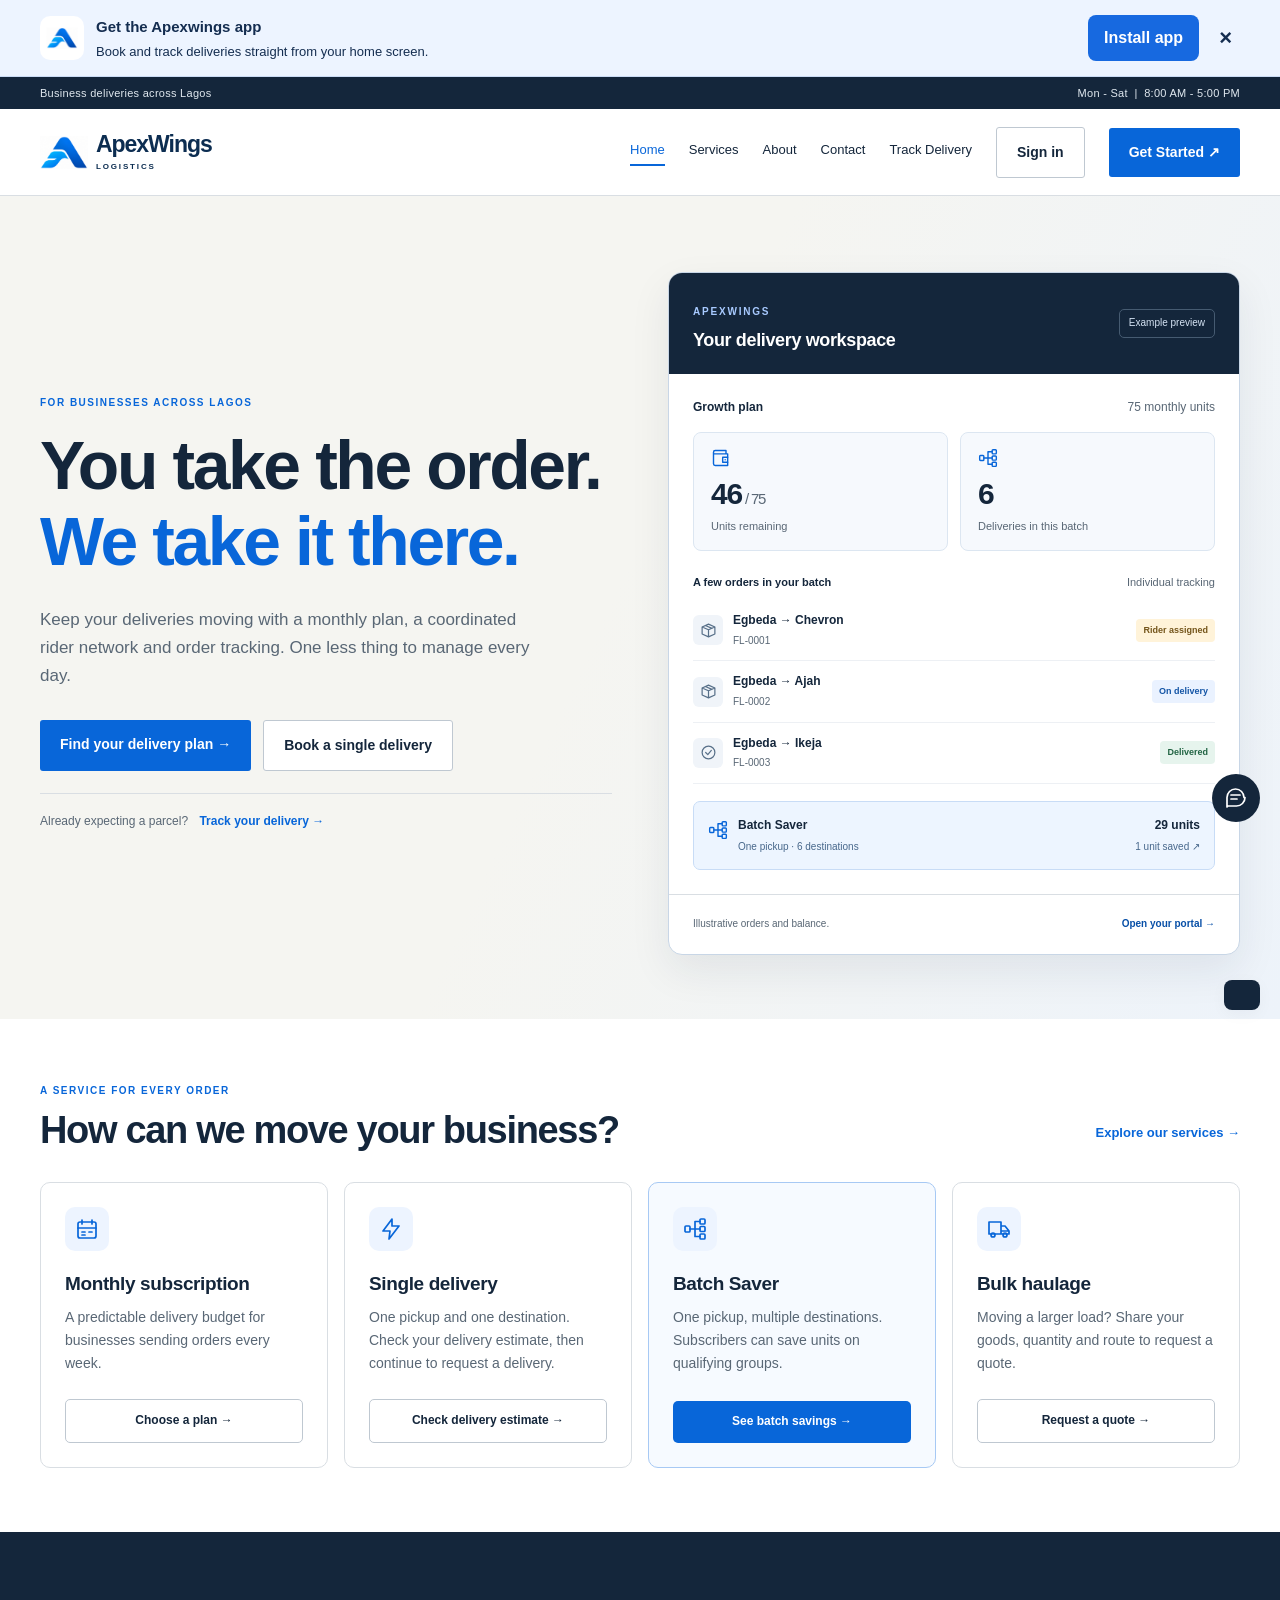
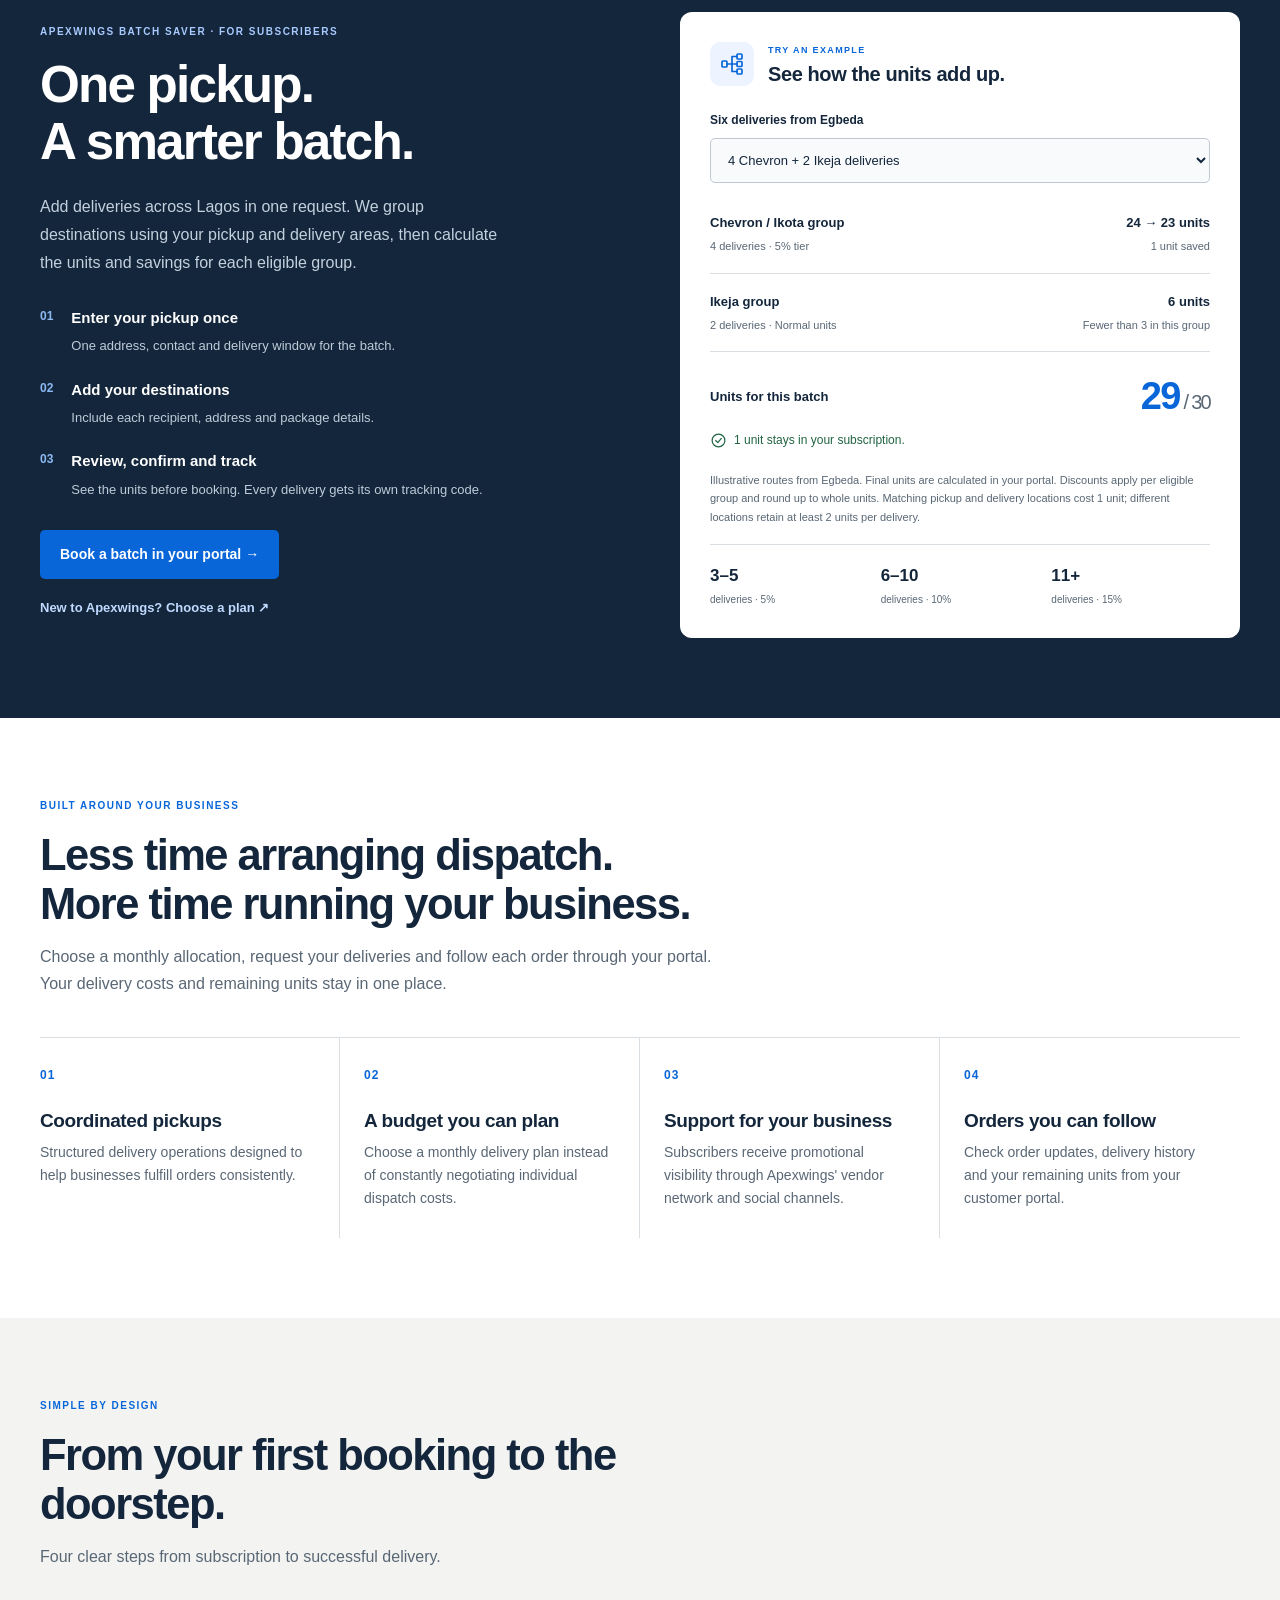
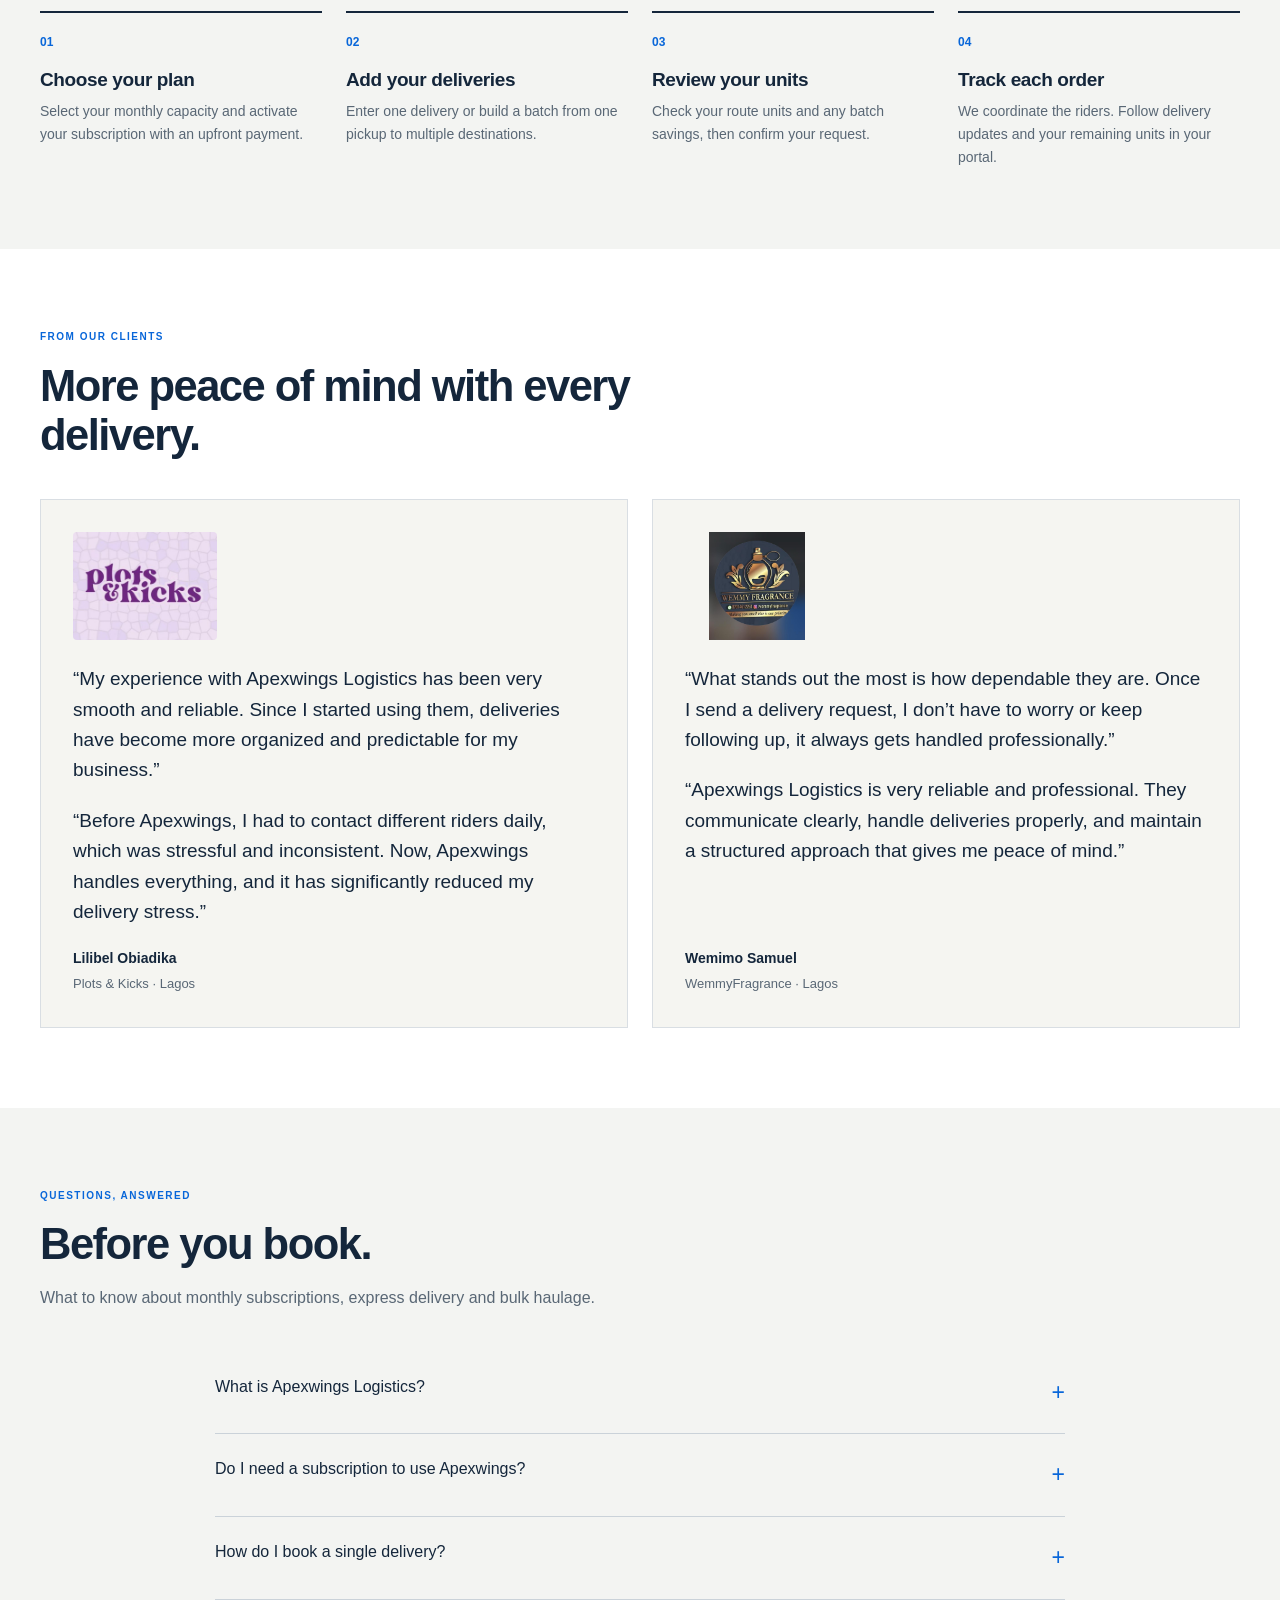
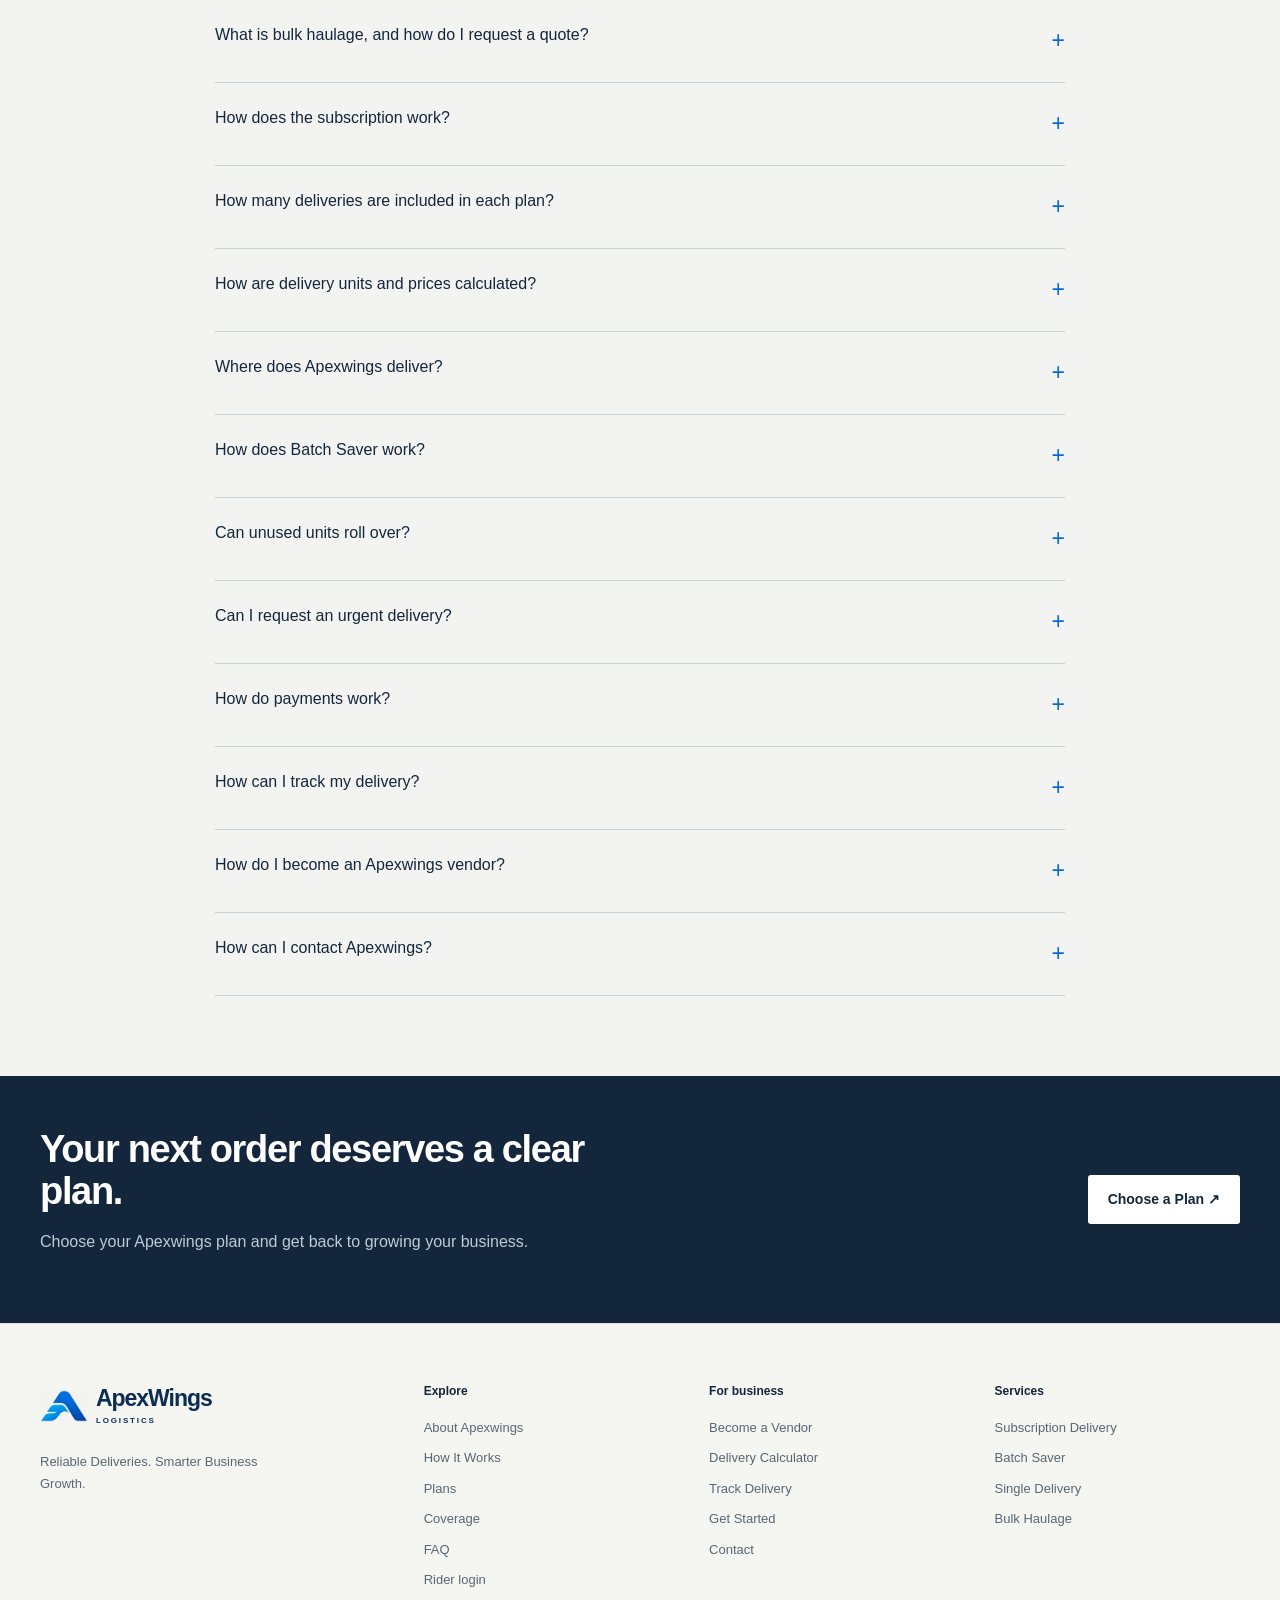
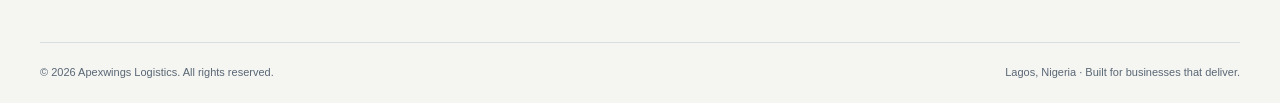
==== commit 652a6dca: "new52" ====
--- a/index.html
+++ b/index.html
@@ -54,7 +54,7 @@
 <p class="hero-copy">Keep your deliveries moving with a monthly plan, a coordinated rider network and order tracking. One less thing to manage every day.</p>
 <div class="hero-actions">
 <a class="btn btn-primary" href="services.html#plans">Find your delivery plan <span aria-hidden="true">→</span></a>
-<a class="btn btn-outline" href="get-started.html#quick-express">Book a single delivery</a>
+<a class="btn btn-outline" href="services.html#calculator">Book a single delivery</a>
 </div>
 <div class="hero-note">Already expecting a parcel? <a href="track.html">Track your delivery →</a></div>
 </div>
@@ -82,7 +82,7 @@
 <div class="home-section-heading"><div><div class="eyebrow">A service for every order</div><h2 id="delivery-services-title">How can we move your business?</h2></div><a class="text-link" href="services.html">Explore our services <span aria-hidden="true">→</span></a></div>
 <div class="home-service-grid">
 <article class="home-service-card"><span class="service-card-icon"><svg class="site-icon" aria-hidden="true"><use href="images/site-icons.svg#subscription"></use></svg></span><h3>Monthly subscription</h3><p>A predictable delivery budget for businesses sending orders every week.</p><a class="btn btn-outline" href="services.html#plans">Choose a plan <span aria-hidden="true">→</span></a></article>
-<article class="home-service-card"><span class="service-card-icon"><svg class="site-icon" aria-hidden="true"><use href="images/site-icons.svg#single"></use></svg></span><h3>Single delivery</h3><p>One pickup and one destination. Send your details for route and price confirmation.</p><a class="btn btn-outline" href="get-started.html#quick-express">Request delivery <span aria-hidden="true">→</span></a></article>
+<article class="home-service-card"><span class="service-card-icon"><svg class="site-icon" aria-hidden="true"><use href="images/site-icons.svg#single"></use></svg></span><h3>Single delivery</h3><p>One pickup and one destination. Check your delivery estimate, then continue to request a delivery.</p><a class="btn btn-outline" href="services.html#calculator">Check delivery estimate <span aria-hidden="true">→</span></a></article>
 <article class="home-service-card home-service-featured"><span class="service-card-icon"><svg class="site-icon" aria-hidden="true"><use href="images/site-icons.svg#batch"></use></svg></span><h3>Batch Saver</h3><p>One pickup, multiple destinations. Subscribers can save units on qualifying groups.</p><a class="btn btn-primary" href="#batch-saver">See batch savings <span aria-hidden="true">→</span></a></article>
 <article class="home-service-card"><span class="service-card-icon"><svg class="site-icon" aria-hidden="true"><use href="images/site-icons.svg#haulage"></use></svg></span><h3>Bulk haulage</h3><p>Moving a larger load? Share your goods, quantity and route to request a quote.</p><a class="btn btn-outline" href="get-started.html?service=bulk#get-started">Request a quote <span aria-hidden="true">→</span></a></article>
 </div>
@@ -98,7 +98,7 @@
 <div class="batch-example-groups"><div class="batch-example-group"><div><strong>Chevron / Ikota group</strong><span>4 deliveries · 5% tier</span></div><div><strong>24 → 23 units</strong><span>1 unit saved</span></div></div><div class="batch-example-group"><div><strong>Ikeja group</strong><span>2 deliveries · Normal units</span></div><div><strong>6 units</strong><span>Fewer than 3 in this group</span></div></div></div>
 <div class="batch-example-total"><span>Units for this batch</span><strong>29<span> / 30</span></strong></div><p class="batch-example-saving"><svg class="site-icon" aria-hidden="true"><use href="images/site-icons.svg#check"></use></svg>1 unit stays in your subscription.</p>
 </div>
-<p class="batch-example-note" id="batch-example-note">Illustrative routes from Egbeda. Final units are calculated in your portal. Discounts apply per eligible group and round up to whole units, with at least one unit per delivery.</p>
+<p class="batch-example-note" id="batch-example-note">Illustrative routes from Egbeda. Final units are calculated in your portal. Discounts apply per eligible group and round up to whole units. Matching pickup and delivery locations cost 1 unit; different locations retain at least 2 units per delivery.</p>
 <div class="batch-tier-list" aria-label="Discount tiers per eligible delivery group"><span><strong>3–5</strong>deliveries · 5%</span><span><strong>6–10</strong>deliveries · 10%</span><span><strong>11+</strong>deliveries · 15%</span></div>
 </div>
 </div></section>
@@ -195,51 +195,76 @@
 <div class="section-head center">
 <div class="eyebrow">Questions, answered</div>
 <h2>Before you book.</h2>
+<p>What to know about monthly subscriptions, express delivery and bulk haulage.</p>
 </div>
 <div class="faq-grid">
 <div class="faq">
-<button>What is Apexwings Logistics? <span>+</span>
-</button>
-<p>Apexwings is a subscription-based last-mile delivery service for Lagos businesses, vendors and online sellers.</p>
-</div>
-<div class="faq">
-<button>How does the subscription work? <span>+</span>
-</button>
-<p>Choose a plan, pay upfront, receive your monthly delivery units and book deliveries through the Apexwings process.</p>
-</div>
-<div class="faq">
-<button>How many deliveries are included in each plan? <span>+</span>
-</button>
-<p>Basic includes 45 units, Growth includes 75 units and Business includes 110 units. A delivery can use between 1 and 7 units based on its route.</p>
-</div>
-<div class="faq">
-<button>Where does Apexwings deliver? <span>+</span>
-</button>
-<p>We operate across structured zones in Mainland, Island, Lekki and selected extended areas including Ikorodu, Badagry, Epe and Apapa.</p>
-</div>
-<div class="faq">
-<button>How does Batch Saver work? <span>+</span></button>
-<p>Subscribers can request three or more deliveries from one pickup address across supported locations. Destinations are grouped according to your pickup and delivery areas. Each group of 3–5 deliveries qualifies for 5%, 6–10 for 10%, and 11+ for 15% off route units. Groups of one or two use normal units. Charges round up to whole units with at least one unit per delivery, so some batches may have no unit saving. Review the result in your portal before confirming.</p>
-</div>
-<div class="faq">
-<button>Can unused units roll over? <span>+</span>
+<button type="button">What is Apexwings Logistics? <span aria-hidden="true">+</span>
+</button>
+<p>Apexwings Logistics provides monthly subscription deliveries, one-off express delivery and bulk haulage for businesses, vendors and individuals. We help move everyday customer orders as well as larger loads, with route-based delivery estimates and tailored quotes for bulk haulage.</p>
+</div>
+<div class="faq">
+<button type="button">Do I need a subscription to use Apexwings? <span aria-hidden="true">+</span></button>
+<p>You can request a one-off express delivery or a bulk haulage quote without a subscription or vendor account. Monthly subscriptions are for businesses with recurring deliveries and include prepaid delivery units. <a href="services.html#plans">Compare the plans</a> or <a href="services.html#calculator">check a single-delivery estimate</a> to choose the option that suits you.</p>
+</div>
+<div class="faq">
+<button type="button">How do I book a single delivery? <span aria-hidden="true">+</span></button>
+<p>Start with the <a href="services.html#calculator">delivery calculator</a>: choose your pickup and delivery locations to see the express estimate and compare it with subscription pricing. Select <strong>Request express delivery</strong> to continue with those locations already selected. Enter the full addresses, contact and package details, then complete your request on the website or through WhatsApp.</p>
+</div>
+<div class="faq">
+<button type="button">What is bulk haulage, and how do I request a quote? <span aria-hidden="true">+</span></button>
+<p>Bulk haulage is for larger loads such as business stock, cartons, furniture or equipment. Complete the <a href="get-started.html?service=bulk#get-started">bulk haulage enquiry form</a> with the goods, quantity, packaging, estimated weight or dimensions, pickup and delivery addresses, and preferred date. Continue on WhatsApp and send the prepared message to our team. We will confirm the quote, suitable vehicle and availability before you book. Bulk haulage is quoted separately from subscription delivery units.</p>
+</div>
+<div class="faq">
+<button type="button">How does the subscription work? <span aria-hidden="true">+</span>
+</button>
+<p><a href="services.html#plans">Choose a monthly plan</a>, create your vendor account and pay upfront to activate your subscription. Once active, use the vendor portal to request deliveries, track orders and view your remaining units. Each delivery deducts the units required for its route.</p>
+</div>
+<div class="faq">
+<button type="button">How many deliveries are included in each plan? <span aria-hidden="true">+</span>
+</button>
+<p>Basic includes 45 delivery units per month, Growth includes 75 and Business includes 110. These are units, so the number of deliveries depends on your routes. For example, 45 units cover 15 deliveries that each use 3 units. Use the <a href="services.html#calculator">calculator</a> to check the units required for your route.</p>
+</div>
+<div class="faq">
+<button type="button">How are delivery units and prices calculated? <span aria-hidden="true">+</span></button>
+<p>Matching pickup and delivery locations, such as Egbeda to Egbeda, use 1 unit. Different locations use 2–7 units based on the configured route rate, even when they share a pricing zone or delivery area. One-off express delivery is ₦2,000 per unit. The <a href="services.html#calculator">calculator</a> also shows the recommended plan, its monthly price, the value of the units used for that route and the saving compared with express delivery.</p>
+</div>
+<div class="faq">
+<button type="button">Where does Apexwings deliver? <span aria-hidden="true">+</span>
+</button>
+<p>Our standard delivery service covers supported locations across Lagos Mainland, the Island, the Lekki corridors and selected extended areas, including Ikorodu, Badagry, Epe and Ibeju-Lekki. Check the locations available in the <a href="services.html#calculator">calculator</a>. For bulk haulage, share your full route with our team so we can confirm coverage and vehicle availability for your load.</p>
+</div>
+<div class="faq">
+<button type="button">How does Batch Saver work? <span aria-hidden="true">+</span></button>
+<p>Subscribers can request three or more deliveries from one pickup address across supported locations. Destinations are grouped according to your pickup and delivery areas. Each group of 3–5 deliveries qualifies for 5%, 6–10 for 10%, and 11+ for 15% off route units. Groups of one or two use normal units. Charges round up to whole units, with a minimum of 1 unit for matching pickup and delivery locations and 2 units for different locations, so some batches may have no unit saving. Review the result in your portal before confirming.</p>
+</div>
+<div class="faq">
+<button type="button">Can unused units roll over? <span aria-hidden="true">+</span>
 </button>
 <p>Unused units may roll over for no more than two weeks.</p>
 </div>
 <div class="faq">
-<button>Can I request an urgent delivery? <span>+</span>
-</button>
-<p>Urgent and food delivery requirements may be handled according to operational availability. Express delivery is ₦2,000 per unit.</p>
-</div>
-<div class="faq">
-<button>How do I become a Apexwings vendor? <span>+</span>
-</button>
-<p>Complete the application on our <a href="get-started.html">Get Started page</a>. A Apexwings representative will contact you to confirm your business needs and next steps.</p>
-</div>
-<div class="faq">
-<button>How can I contact Apexwings? <span>+</span>
-</button>
-<p>Send a message through our <a href="contact.html">contact page</a> or <a href="https://wa.me/2347015414492" target="_blank" rel="noopener noreferrer">chat on WhatsApp</a> at +234 701 541 4492.</p>
+<button type="button">Can I request an urgent delivery? <span aria-hidden="true">+</span>
+</button>
+<p>You can request express delivery, subject to the route, rider availability and operating hours. Check your price with the <a href="services.html#calculator">calculator</a> before requesting. Our dispatch team assigns an available rider after booking; submitting a request does not guarantee an immediate pickup.</p>
+</div>
+<div class="faq">
+<button type="button">How do payments work? <span aria-hidden="true">+</span></button>
+<p>Monthly subscriptions are paid upfront for your selected plan. For website express bookings, you can pay online when checkout is available or choose to arrange payment with dispatch. For bulk haulage, our team confirms the agreed quote and payment arrangements with you before the move. Your booking confirmation and payment confirmation are separate.</p>
+</div>
+<div class="faq">
+<button type="button">How can I track my delivery? <span aria-hidden="true">+</span></button>
+<p>Website express bookings and vendor portal deliveries receive a tracking code. Enter it on the <a href="track.html">Track Delivery page</a> to see the latest recorded updates. Vendors can also follow their orders in the <a href="portal.html">vendor portal</a>. For bulk haulage enquiries and job updates, contact our team on WhatsApp.</p>
+</div>
+<div class="faq">
+<button type="button">How do I become an Apexwings vendor? <span aria-hidden="true">+</span>
+</button>
+<p><a href="services.html#plans">Choose a plan</a> to open the <a href="get-started.html?service=subscription#get-started">Become a vendor form</a> with that plan selected. Register with your business and contact details, business address and a password. You can then sign in to your vendor portal and activate your subscription before booking deliveries.</p>
+</div>
+<div class="faq">
+<button type="button">How can I contact Apexwings? <span aria-hidden="true">+</span>
+</button>
+<p>Use our <a href="contact.html">contact page</a>, email <a href="mailto:admin@apexwingsng.com">admin@apexwingsng.com</a>, or <a href="https://wa.me/2347015414492" target="_blank" rel="noopener noreferrer">chat on WhatsApp</a> at +234 701 541 4492. Support hours are Monday–Saturday, 8:00 AM–5:00 PM, Lagos time.</p>
 </div>
 </div>
 </div>
@@ -284,7 +309,7 @@
 <strong>Services</strong>
 <a href="services.html#plans">Subscription Delivery</a>
 <a href="#batch-saver">Batch Saver</a>
-<a href="get-started.html#quick-express">Single Delivery</a>
+<a href="services.html#calculator">Single Delivery</a>
 <a href="get-started.html?service=bulk#get-started">Bulk Haulage</a>
 </div>
 </div>
--- a/design.css
+++ b/design.css
@@ -76,7 +76,7 @@
 .plan.popular,.plan.popular.selected,.plan.selected { transform:none; box-shadow:none; }
 .plan.popular { border-color:var(--blue); border-block-start:4px solid var(--blue); padding-block-start:27px; }
 .plan.selected { outline:2px solid var(--blue); outline-offset:3px; border-width:1px; }
-#plans .plan { transition:transform .2s ease,box-shadow .2s ease,border-color .2s ease; }
+#plans .plan { border-radius:16px; transition:transform .2s ease,box-shadow .2s ease,border-color .2s ease; }
 #plans .plan:focus-within { border-color:var(--blue); box-shadow:0 12px 30px rgba(23,105,224,.14); }
 @media (hover:hover) and (pointer:fine) {
  #plans .plan:hover { transform:translateY(-6px); border-color:var(--blue); box-shadow:0 16px 36px rgba(23,105,224,.16); }
@@ -88,6 +88,50 @@
 .plan .price { font-family:inherit; font-size:34px; letter-spacing:-.04em; }
 .plan .btn { margin-block-start:auto; }
 .plan-example { border-radius:2px; font-size:12px; }
+.registration-plan-summary { padding:14px 16px; margin:0 0 20px; border:1px solid #c0d9f5; border-radius:8px; background:#edf5ff; color:#0c2d51; font-size:13px; line-height:1.6; overflow-wrap:anywhere; }
+/* Growth plan: Apexwings blue with the shared navy brand palette. */
+#plans .plan-growth {
+ --growth-accent:var(--blue);
+ --growth-highlight:#c8e4ff;
+ color:#fff;
+ border:1px solid #2c6dab;
+ background:radial-gradient(ellipse at top left, #0c2d51 0%, #0a1c32 44%, #06111f 80%);
+ box-shadow:0 8px 26px rgba(12,45,81,.14),inset 0 1px 0 rgba(255,255,255,.08);
+ isolation:isolate;
+}
+#plans .plan-growth-header {
+ display:flex;
+ align-items:center;
+ justify-content:space-between;
+ flex-wrap:wrap;
+ gap:12px;
+ padding:20px 18px;
+ margin:-22px -18px 6px;
+ border-radius:11px;
+ background:linear-gradient(115deg,var(--blue),var(--blue-dark));
+ box-shadow:inset 0 1px 0 rgba(255,255,255,.12);
+}
+#plans .plan-growth-header h3 { margin:0; color:#fff; font-size:22px; }
+#plans .plan-growth .badge { position:static; background:var(--growth-highlight); color:#0c2d51; border-radius:20px; padding:4px 9px; font-size:9px; line-height:1.5; }
+#plans .plan-growth .price { color:#fff; }
+#plans .plan-growth .units { color:var(--growth-highlight); }
+#plans .plan-growth p,#plans .plan-growth li { color:#deebf8; }
+#plans .plan-growth .plan-example { background:rgba(8,102,217,.14); border:1px solid rgba(137,191,252,.2); border-radius:8px; }
+#plans .plan-growth .plan-example strong { color:#fff; }
+#plans .plan-growth ul,#plans .plan-growth li { border-color:rgba(182,215,249,.16); }
+#plans .plan-growth li:before { color:var(--growth-highlight); }
+#plans .plan-growth .plan-btn { color:#fff; background:#102b49; border:1px solid #427aaf; border-radius:9px; box-shadow:inset 0 1px 0 rgba(255,255,255,.06); transition:background .2s ease,border-color .2s ease,box-shadow .2s ease; }
+#plans .plan-growth .plan-btn:hover,#plans .plan-growth .plan-btn:focus-visible { background:var(--growth-accent); border-color:#83bcff; box-shadow:0 6px 24px rgba(8,102,217,.3); }
+#plans .plan-growth .plan-btn:focus-visible { outline:3px solid var(--growth-highlight); outline-offset:4px; }
+#plans .plan-growth:focus-within { border-color:#83bcff; box-shadow:0 18px 42px rgba(8,102,217,.26),0 0 0 1px rgba(95,166,245,.3); }
+#plans .plan-growth.selected { outline-color:var(--growth-highlight); border-color:#83bcff; }
+@media (hover:hover) and (pointer:fine) {
+ #plans .plan-growth:hover { transform:translateY(-8px); border-color:#83bcff; box-shadow:0 24px 48px rgba(8,74,151,.28),0 0 28px rgba(8,102,217,.2); }
+ #plans .plan-growth:hover .plan-btn { background:var(--growth-accent); border-color:#83bcff; }
+}
+@media (prefers-reduced-motion:reduce) {
+ #plans .plan-growth:hover { transform:none; }
+}
 .economics { flex-wrap:wrap; font-size:13px; }
 .economics a { color:var(--blue); font-weight:600; }
 .unit,.form-box,.result,.compare,.benefit,.rule,.service-visual { border-radius:4px; box-shadow:none; }
@@ -98,6 +142,18 @@
 input,select,textarea { border-color:#bfc8d1; border-radius:3px; font-size:14px; padding:13px; }
 .calculator-explanation { background:#eaf0f5; border-radius:0; }
 .result-number { font-family:inherit; }
+#calculator .result-line { flex-wrap:wrap; align-items:baseline; gap:4px 16px; }
+#calculator .result-line > span { min-inline-size:0; overflow-wrap:anywhere; }
+#calculator .result-line > strong { margin-inline-start:auto; text-align:end; }
+.calculator-plan-comparison { margin:20px 0; padding:16px; border:1px solid #416389; border-radius:8px; background:rgba(8,102,217,.1); }
+#calculator .calculator-plan-saving,#calculator .calculator-plan-saving strong { color:#b7f0d6; }
+#calculator .calculator-plan-note { color:#c8d5e5; font-size:12px; line-height:1.6; margin:16px 0; }
+.calculator-actions { display:grid; grid-template-columns:repeat(auto-fit,minmax(min(100%,210px),1fr)); gap:12px; margin:20px 0; }
+.calculator-actions .btn { display:flex; text-align:center; min-inline-size:0; }
+.calculator-actions[hidden],.calculator-actions [hidden] { display:none; }
+#calculator .calculator-actions .btn-outline { background:transparent; border-color:#83bcff; color:#e1f0ff; }
+#calculator .calculator-actions .btn-outline:hover { background:rgba(8,102,217,.28); color:#fff; }
+#calculator .calculator-actions .btn:focus-visible { outline-color:#c8e4ff; }
 .coverage-diagram { background:var(--ink); position:relative; }
 .coverage-diagram img { display:block; inline-size:100%; }
 .coverage-diagram p { color:#bbccda; font-size:11px; padding:16px 24px; margin:0; border-block-start:1px solid #354559; }
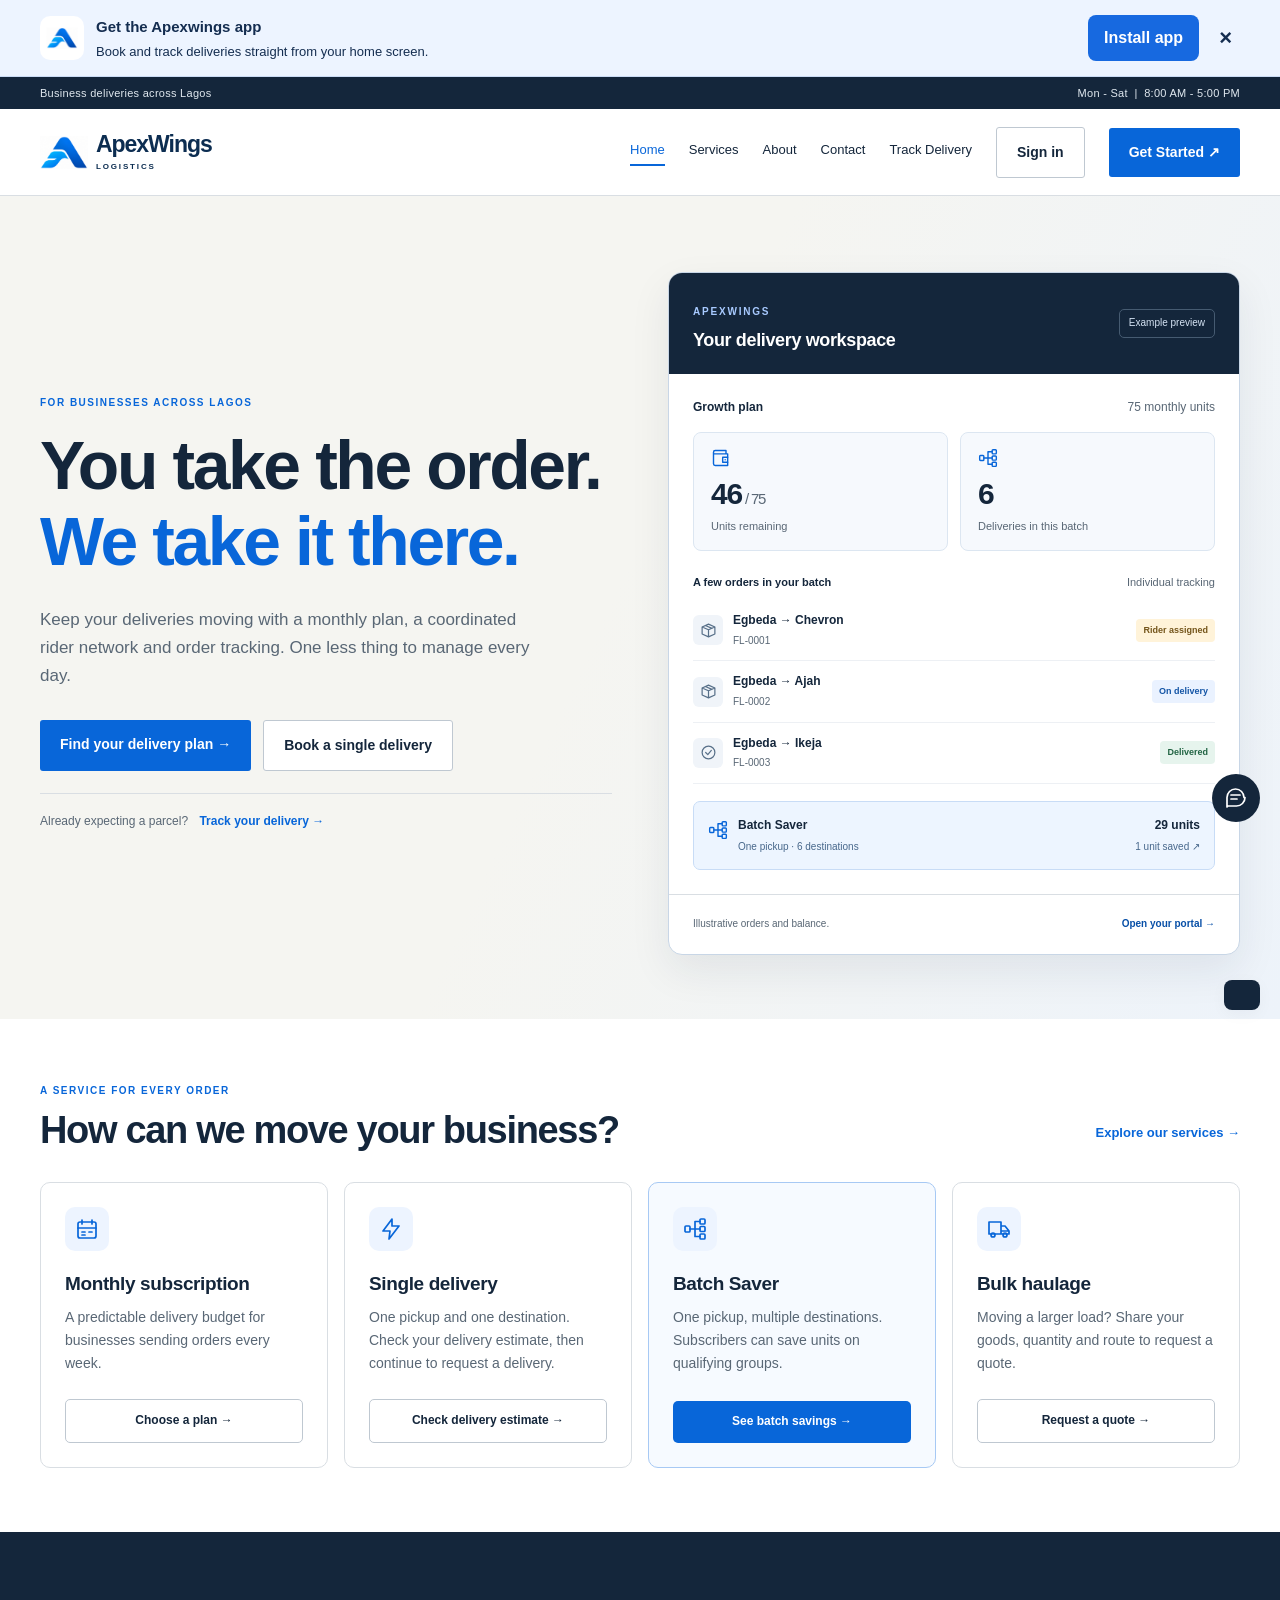
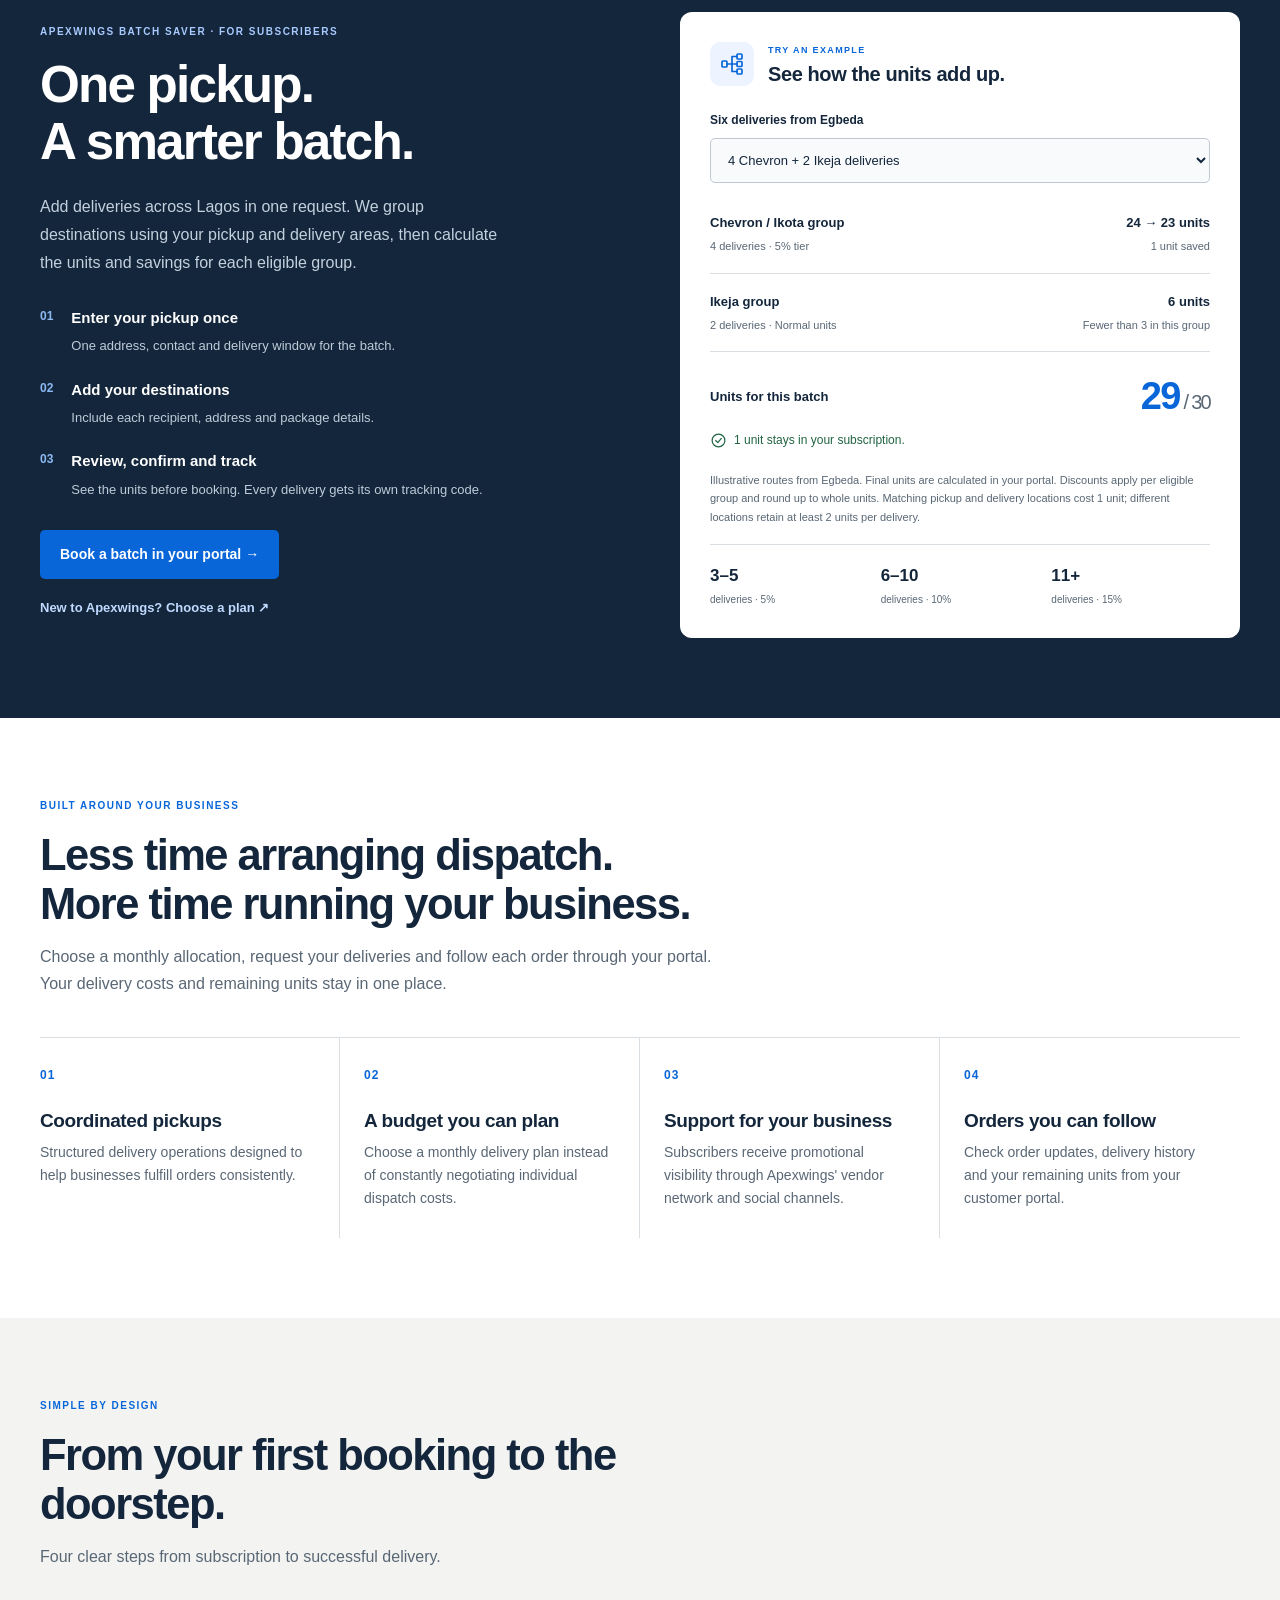
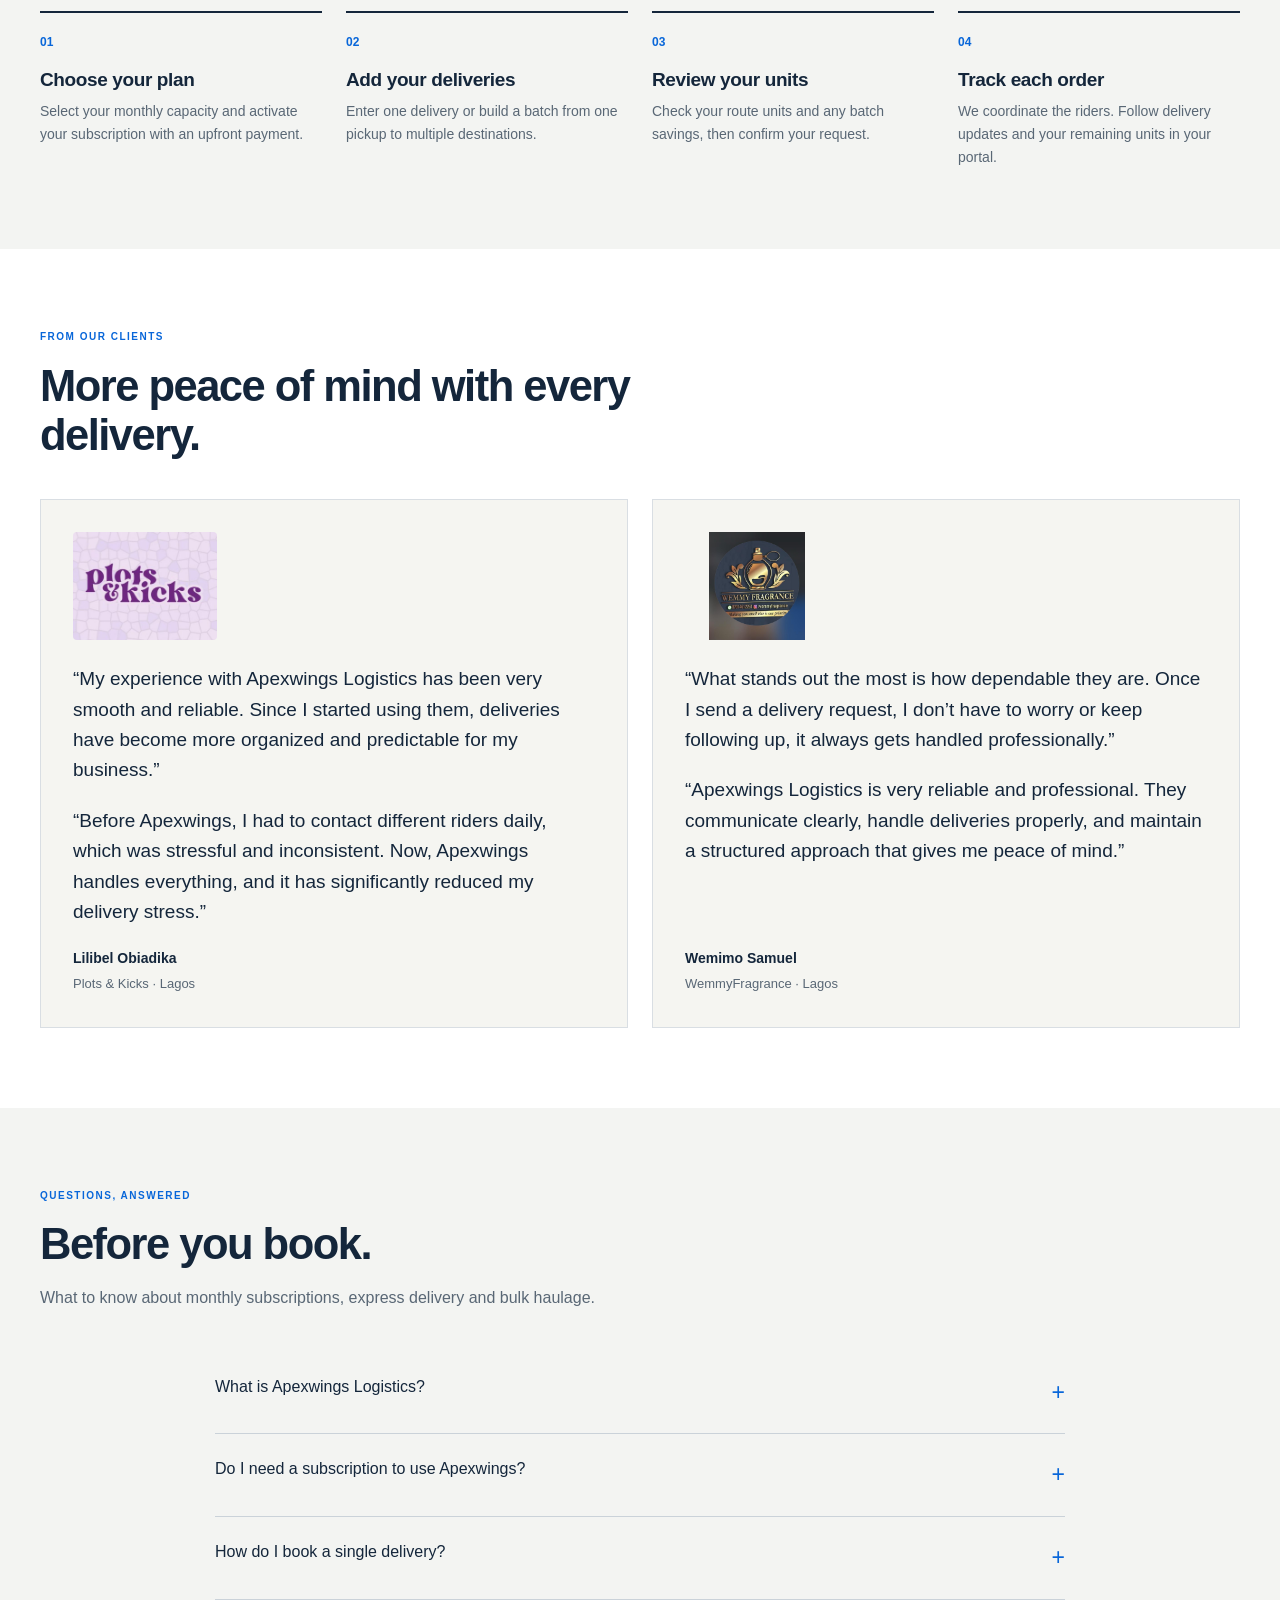
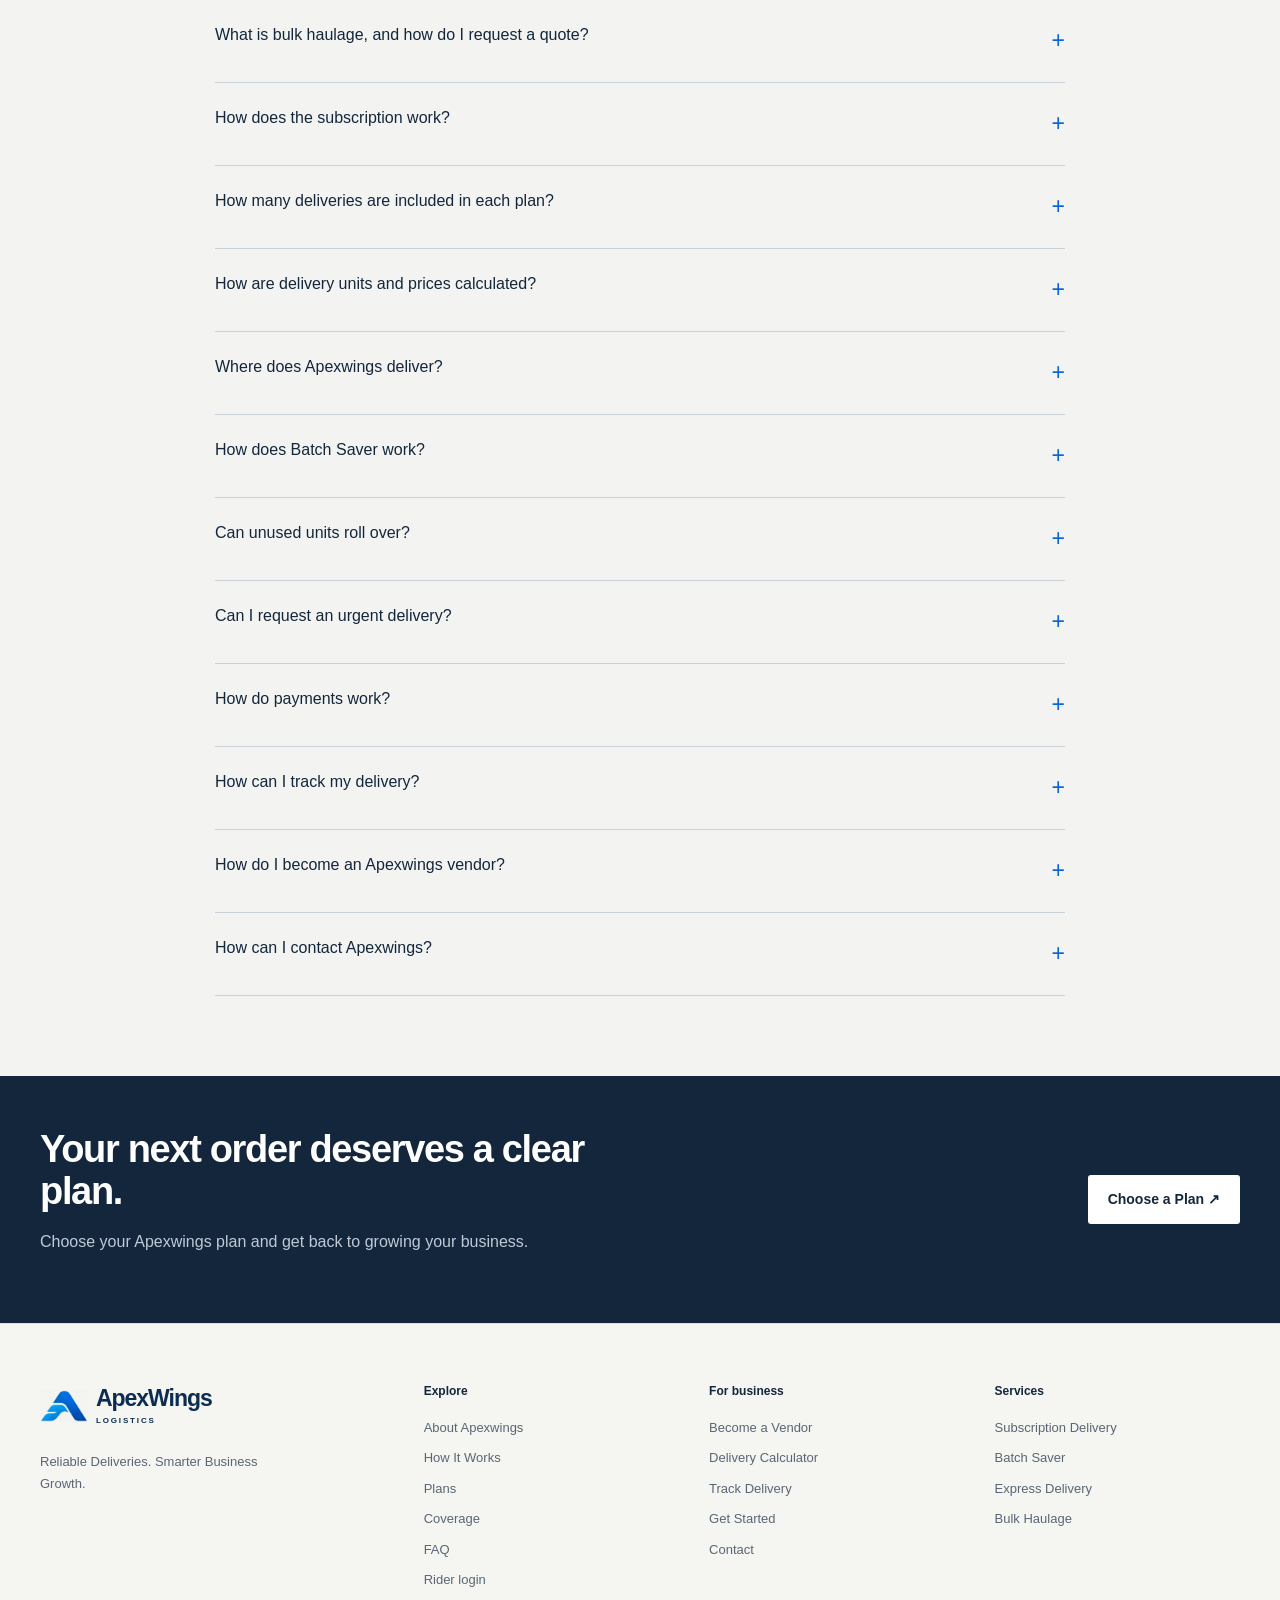
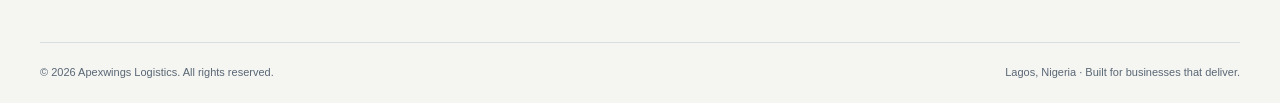
==== commit 2f0b59ab: "new53" ====
--- a/index.html
+++ b/index.html
@@ -299,7 +299,7 @@
 </div>
 <div class="footer-col">
 <strong>For business</strong>
-<a href="services.html#vendors">Become a Vendor</a>
+<a href="get-started.html?service=subscription#get-started">Become a Vendor</a>
 <a href="services.html#calculator">Delivery Calculator</a>
 <a href="track.html">Track Delivery</a>
 <a href="get-started.html">Get Started</a>
@@ -308,8 +308,8 @@
 <div class="footer-col">
 <strong>Services</strong>
 <a href="services.html#plans">Subscription Delivery</a>
-<a href="#batch-saver">Batch Saver</a>
-<a href="services.html#calculator">Single Delivery</a>
+<a href="index.html#batch-saver">Batch Saver</a>
+<a href="services.html#calculator">Express Delivery</a>
 <a href="get-started.html?service=bulk#get-started">Bulk Haulage</a>
 </div>
 </div>
